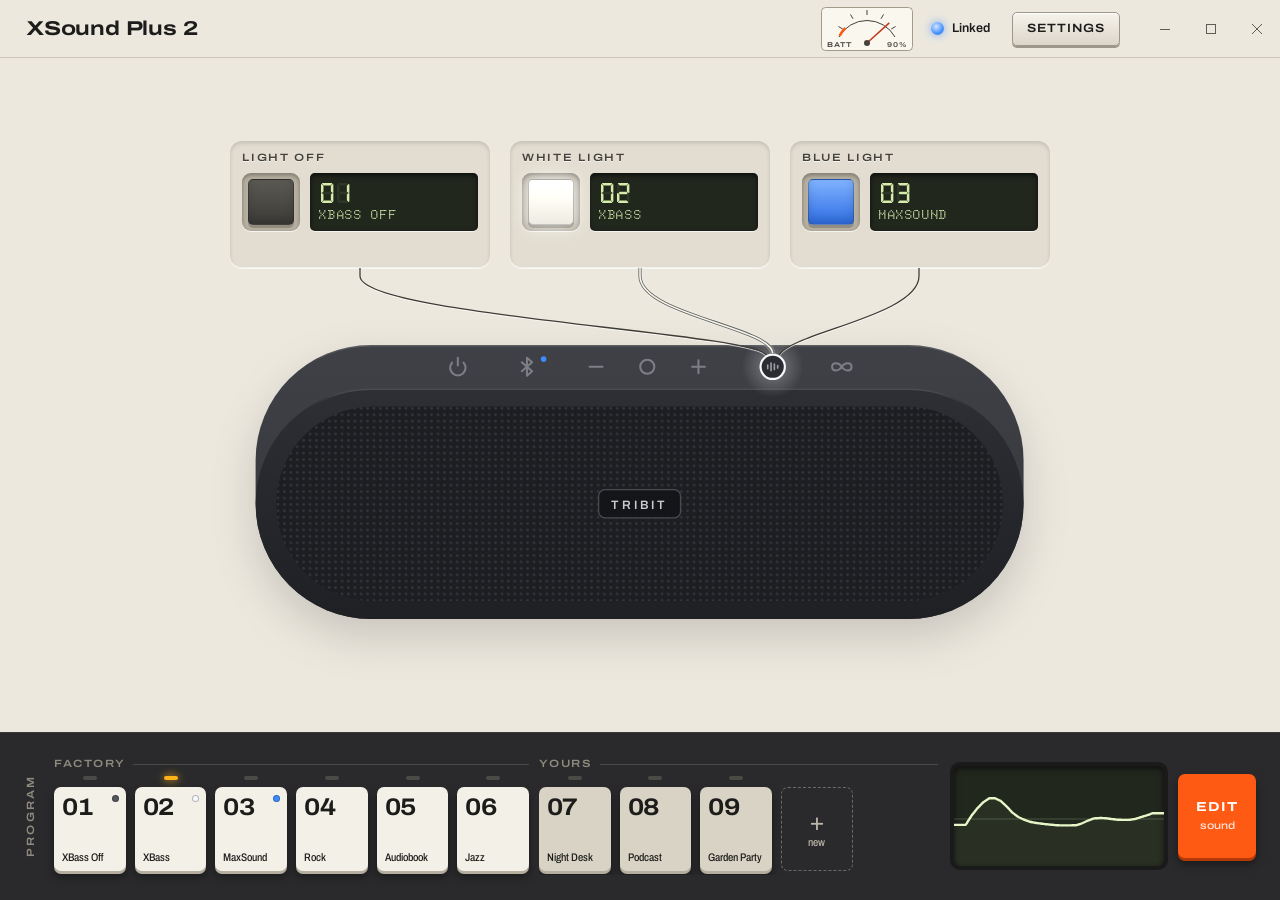
==== app/index.html @ b12dc4e0 "Add Sound Lab companion app, custom EQ and custom button lights - Sound Lab: a WebView2 companion wi" ====
<!doctype html>
<html lang="en">
<head>
<meta charset="utf-8">
<meta name="viewport" content="width=device-width, initial-scale=1">
<title>Tribit Connect</title>
<script src="js/theme.js"></script>
<link rel="stylesheet" href="styles/app.css">
</head>
<body>
<div class="app" id="app">
  <header class="top">
    <div class="plate-name"><span class="model">XSound Plus 2</span></div>
    <div class="mini-speaker" id="mini" aria-hidden="true"></div>
    <div class="instruments" id="instruments"></div>
    <button class="mech" id="deviceBtn" aria-expanded="false">Settings</button>
    <div class="winctl"><button data-win="minimize" aria-label="Minimize"><svg width="10" height="10"><path d="M0 5.5h10" stroke="currentColor"/></svg></button><button data-win="maximize" aria-label="Maximize"><svg width="10" height="10"><rect x=".5" y=".5" width="9" height="9" fill="none" stroke="currentColor"/></svg></button><button data-win="close" class="close" aria-label="Close"><svg width="10" height="10"><path d="M0 0l10 10M10 0L0 10" stroke="currentColor"/></svg></button></div>
  </header>

  <section class="stage" id="stage">
    <div class="rig" id="rig">
      <div class="units" id="units" role="group" aria-label="EQ button lights"></div>
      <div class="spkwrap"><div class="spk" id="spk"></div><div class="offline-card" id="offline" role="status" hidden></div></div>
      <svg class="conduits" id="conduits" aria-hidden="true"></svg>
    </div>
  </section>

  <section class="surface" id="surface">
    <div class="namebar">
      <input id="pname" aria-label="Profile name" maxlength="32">
      <div class="annunciators" id="ann" role="status"></div>
    </div>
    <div class="fplate" id="fplate">
      <div class="lcdcell"><div class="display" id="display"><svg id="dplot" aria-label="Equalizer curve" role="img"></svg></div></div>
      <div class="scale left" id="scaleL" aria-hidden="true"></div>
      <div class="channels" id="channels"></div>
      <div class="scale right" id="scaleR" aria-hidden="true"></div>
      <div class="groups" aria-hidden="true"><span style="--c:var(--low)">Low</span><span style="--c:var(--mid)">Mid</span><span style="--c:var(--high)">High</span></div>
      <div class="transport" id="transport"></div>
    </div>
  </section>

  <footer class="bank" id="bank">
    <span class="legend">PROGRAM</span>
    <div class="keys" id="keys"></div>
    <div class="lcdwrap"><div class="lcd" id="lcd"><span class="lstate" id="lstate"></span><svg id="lplot" aria-hidden="true"></svg></div>
      <button class="bigkey" id="editKey"></button></div>
  </footer>
</div>
<div class="sheet" id="sheet" hidden role="dialog" aria-label="Settings"></div>
<script src="js/model.js"></script>
<script src="js/mock-backend.js"></script>
<script src="js/bridge.js"></script>
<script src="js/store.js"></script>
<script src="js/speaker.js"></script>
<script src="js/app.js"></script>
</body>
</html>
---- app/styles/app.css ----
/* Tribit Connect · Sound Lab
   An ivory instrument with one dark panel. The drawn speaker sits under three assignment
   modules, one per light of its EQ button, wired to the button by engraved conduits. The
   program bank is the only charcoal surface; EDIT unfolds its display into a fader plate.
   Instrument details (needle meter, segment readouts, engraving, lamp keys) are used where
   they carry information, not as decoration.
   Colour has jobs: orange = act / attention, amber = playing / draft, blue · green · red = bands. */

@font-face{font-family:Archivo;src:url(../fonts/archivo-latin-wdth-normal.woff2) format("woff2");font-weight:100 900;font-stretch:62% 125%}
@font-face{font-family:Doto;src:url(../fonts/doto-latin-800-normal.woff2) format("woff2");font-weight:800}
@font-face{font-family:Seg;src:url(../fonts/DSEG7Classic-Bold.woff2) format("woff2")}

:root{
  --ivory:#ece8de;--well:#e2ddd0;--alu:#dedacf;--paper:#faf7ee;--ink:#1c1c1a;--ink-2:#5f5c55;--ink-3:#9a958a;--rule:#cbc5b8;
  --engrave:#45423b;--panel:#2a2a2c;--key:#f3f0e8;--key-user:#d9d3c5;--key-edge:#b5ae9f;--key-ink:#1c1c1a;
  --orange:#ff5a14;--orange-edge:#b33a06;--amber:#ffb21a;--lcd:#22271e;--lcd-ink:#d5ecab;--lcd-dim:#58654a;--lcd-ghost:#2f3828;
  --low:#2f6fe4;--mid:#2f9e5b;--high:#e4572e;--white-light:#f7f8fb;--blue-light:#3d8bff;
  /* relief: --lip is the lit lower edge of anything cut into the panel, --tlip the same for legends */
  --lip:#ffffffb0;--tlip:#ffffffb0;--plate-hi:#ffffffd0;--plate-edge:#b8b1a1;--groove:#3f3c35;
  --mech-a:#f6f3ec;--mech-b:#dcd6c9;--mech-edge:#9d968a;--mech-hi:#fff;
  --bezel:#b7b0a1;--led-off:#8d877a;--led-ok:#c9c2b2;--win-off:#bdb6a6;--sw-off:#bdb7aa;--meter-edge:#a39b8a;
  --rule-line:#00000014;--rule-major:#0000003a;--hot:#ffffff59;--hover:#0000000f;--sheet-edge:var(--ink);--divider:#0000002a;
  --tex:none;
  --ease:cubic-bezier(.2,.75,.2,1);
  --fh:clamp(96px,calc((100vh - 452px) * .55),240px);   /* fader travel: about half the free height */
  color-scheme:light;
}
/* Dark: the same instrument in graphite. Keys, lamps, LCDs and band colours keep their jobs. */
:root[data-theme=dark]{
  --ivory:#22221f;--well:#1a1a18;--alu:#2b2b28;--paper:#2f2e2a;--ink:#ece8de;--ink-2:#aaa498;--ink-3:#716c62;--rule:#3d3b36;
  --engrave:#c4beb0;--panel:#131313;--key:#d6d1c5;--key-user:#b1ab9c;--key-edge:#77726a;
  --lip:#ffffff12;--tlip:#000a;--plate-hi:#ffffff14;--plate-edge:#0d0d0c;--groove:#0b0b0a;
  --mech-a:#3b3a36;--mech-b:#2d2c29;--mech-edge:#121211;--mech-hi:#ffffff1c;
  --bezel:#121211;--led-off:#4a4741;--led-ok:#5e5a51;--win-off:#3e3c37;--sw-off:#46443e;--meter-edge:#55524a;
  --rule-line:#ffffff0c;--rule-major:#ffffff22;--hot:#ffffff0c;--hover:#ffffff14;--sheet-edge:#58554d;--divider:#0008;
  --tex:none;
  color-scheme:dark;
}
*{box-sizing:border-box;margin:0}
[hidden]{display:none!important}
html,body{height:100%;background:var(--ivory);color:var(--ink);font:14px/1.35 Archivo,system-ui,sans-serif;font-stretch:100%;overflow:hidden}
button{font:inherit;color:inherit;background:none;border:0;cursor:pointer}
button:disabled{cursor:not-allowed}
button:focus-visible,[tabindex]:focus-visible,input:focus-visible{outline:2px solid var(--orange);outline-offset:3px}
.app{height:100vh;min-width:960px;min-height:620px;display:grid;grid-template-columns:minmax(0,1fr);grid-template-rows:58px minmax(0,1fr) 168px}

/* engraved legends: dark fill with a light lower edge, as if cut into the panel */
.engr{font-weight:600;font-stretch:120%;font-size:10.5px;letter-spacing:.16em;text-transform:uppercase;color:var(--engrave);text-shadow:0 1px 0 var(--tlip)}

/* mechanical push-buttons */
.mech{height:34px;padding:0 14px;border-radius:5px;background:linear-gradient(var(--mech-a),var(--mech-b));border:1px solid var(--mech-edge);box-shadow:0 2px 0 var(--mech-edge),inset 0 1px 0 var(--mech-hi);font-weight:600;font-stretch:115%;font-size:12px;letter-spacing:.08em;text-transform:uppercase;transition:transform .07s,box-shadow .07s}
.mech:active:not(:disabled),.mech.down{transform:translateY(2px);box-shadow:0 0 0 var(--mech-edge),inset 0 1px 0 var(--mech-hi)}
.mech:disabled{opacity:.45}
.mech[aria-expanded=true]{background:linear-gradient(var(--mech-b),var(--ivory));transform:translateY(2px);box-shadow:inset 0 1px 3px #0003}

/* ── title bar: a nameplate that is also the window's frame ─────────────────── */
.top{display:flex;align-items:center;gap:22px;padding-left:26px;border-bottom:1px solid var(--rule);box-shadow:0 1px 0 var(--lip);app-region:drag;-webkit-app-region:drag;min-width:0}
.top button{app-region:no-drag;-webkit-app-region:no-drag}
.plate-name{display:flex;align-items:baseline;gap:12px;white-space:nowrap}
.plate-name .model{font-weight:700;font-stretch:125%;font-size:20px;letter-spacing:-.01em}
.plate-name{margin-right:auto}   /* the right-hand group stays put when the mini speaker appears */
.instruments{display:flex;align-items:center;gap:18px}
.meter{display:block}
.meter .face{fill:var(--paper);stroke:var(--meter-edge)}
.meter .scale-arc{fill:none;stroke:var(--engrave);stroke-width:1}
.meter .low-arc{fill:none;stroke:var(--orange);stroke-width:2.5}
.meter .needle{stroke:#c23b22;stroke-width:1.6;transition:transform .8s var(--ease);transform-origin:46px 36px}
.meter text{font:600 7px Archivo;font-stretch:120%;letter-spacing:.12em;fill:var(--engrave)}
.linkind{display:flex;align-items:center;gap:8px;font-size:12.5px;font-weight:600;white-space:nowrap}
.bulb{width:13px;height:13px;border-radius:50%;background:var(--led-off);box-shadow:inset 0 2px 3px #0005,0 1px 0 var(--lip);flex:none;transition:background .3s,box-shadow .3s}
.bulb.on{background:radial-gradient(circle at 40% 35%,#cfe6ff,var(--blue-light) 65%);box-shadow:0 0 8px #3d8bffaa}
.bulb.busy{background:var(--amber);animation:blink 1s steps(2) infinite}
.bulb.err{background:var(--orange)}
@keyframes blink{50%{opacity:.25}}
.mini-speaker{width:96px;display:none;view-transition-name:speaker}
.app.editing .mini-speaker{display:block}
.winctl{display:flex;align-self:stretch}
.winctl button{width:46px;display:grid;place-items:center;color:var(--ink-2)}
.winctl button:hover{background:var(--hover);color:var(--ink)}.winctl .close:hover{background:#c42b1c;color:#fff}

/* ── listening: three assignment modules wired to the speaker's EQ button ───── */
.stage{position:relative;display:grid;place-items:center;overflow:hidden;background:var(--tex),var(--ivory);padding:14px 24px 34px}
.app.editing .stage{display:none}
.rig{position:relative;width:min(1000px,64vw,calc((100vh - 360px) * 2.3));min-width:620px}
.spkwrap{position:relative}
.spk .speaker{width:100%;display:block;view-transition-name:speaker;filter:drop-shadow(0 18px 22px #00000026)}
:root[data-theme=dark] .spk .speaker{filter:drop-shadow(0 18px 26px #000b)}
.spk-halo{transition:opacity .5s ease}.spk-ring{transition:stroke .5s ease}.spk-led{transition:fill .5s}
.spk-led.connecting{animation:blink 1s steps(2) infinite}
.units{display:grid;grid-template-columns:repeat(3,minmax(0,1fr));gap:clamp(10px,1.6vw,20px);margin-bottom:clamp(30px,6vh,58px)}
.conduits{position:absolute;inset:0;pointer-events:none;overflow:visible}
.conduits .cut{fill:none;stroke:var(--groove);stroke-width:1.3}
.conduits .cut.live{stroke-width:3.2}
.conduits .lip{fill:none;stroke:var(--lip);stroke-width:1.3;transform:translateY(1px)}
.conduits .core{fill:none;stroke-width:1.6}
.conduits .wire{opacity:0;transition:opacity .45s ease}.conduits .wire.on{opacity:1}
.conduits .glow{fill:none;stroke-width:6;opacity:.2}
.unit{position:relative;background:var(--well);border-radius:12px;padding:10px 12px 9px;min-width:0;
  box-shadow:inset 0 2px 4px #00000024,inset 0 -1px 0 var(--lip),0 1px 0 var(--lip)}
.unit .head{display:flex;justify-content:space-between;align-items:baseline;margin-bottom:8px;gap:8px}
.unit .body{display:flex;gap:10px;align-items:stretch}
/* the lamp key: a recessed bezel holding a lit face in the light's colour */
.lampkey{flex:none;width:58px;height:58px;border-radius:9px;background:var(--bezel);padding:6px;box-shadow:inset 0 2px 4px #0005,0 1px 0 var(--lip);position:relative}
.lampkey .face{display:block;width:100%;height:100%;border-radius:5px;border:1px solid #0004;box-shadow:0 3px 0 #0003,inset 0 -5px 10px #0002;transition:transform .07s,box-shadow .45s ease,filter .45s ease}
.lampkey[data-light="0"] .face{background:linear-gradient(#5b5953,#3d3c38)}
.lampkey[data-light="1"] .face{background:linear-gradient(#fffef8,#e2e0d7)}
.lampkey[data-light="2"] .face{background:linear-gradient(#7fb2ff,#2f6fe4)}
.lampkey:active .face{transform:translateY(2px);box-shadow:0 1px 0 #0003,inset 0 -5px 10px #0002}
.unit.lit .lampkey[data-light="1"] .face{box-shadow:0 3px 0 #0003,0 0 16px 3px #ffffffcc;filter:brightness(1.05)}
.unit.lit .lampkey[data-light="2"] .face{box-shadow:0 3px 0 #0003,0 0 16px 3px #3d8bffaa;filter:brightness(1.12)}
.unit.lit .lampkey[data-light="0"] .face{box-shadow:0 3px 0 #0003,0 0 16px 3px #c4c7d070;filter:brightness(1.3)}
.unit.armed .lampkey{animation:armed .9s steps(2) infinite}
@keyframes armed{50%{box-shadow:inset 0 2px 4px #0005,0 0 0 3px var(--orange)}}
.readout{flex:1;min-width:0;background:var(--lcd);border-radius:5px;padding:6px 9px 5px;box-shadow:inset 0 2px 5px #000a,0 1px 0 var(--lip);color:var(--lcd-ink);display:flex;flex-direction:column;justify-content:center;gap:5px;cursor:pointer;text-align:left}
.readout .num{font:20px/1 Seg;position:relative;display:inline-block}
.readout .num::before{content:"88";position:absolute;inset:0;color:var(--lcd-ghost)}
.readout .num span{position:relative}
.readout .nm{font:800 13px/1 Doto;letter-spacing:.05em;text-transform:uppercase;white-space:nowrap;overflow:hidden;text-overflow:ellipsis;max-width:100%}
.unit .foot{display:flex;align-items:center;gap:7px;margin-top:8px;min-height:20px}
.unit .foot .engr{letter-spacing:.1em;font-size:10px;white-space:nowrap;overflow:hidden;text-overflow:ellipsis}
.led{width:7px;height:7px;border-radius:50%;transition:background .35s,box-shadow .35s;background:var(--led-off);box-shadow:inset 0 1px 2px #0005;flex:none}
.led.amber{background:var(--amber);box-shadow:0 0 6px var(--amber)}
.led.orange{background:var(--orange);box-shadow:0 0 6px var(--orange)}
.led.blink{animation:blink .8s steps(2) infinite}
.led.ok{background:var(--led-ok);box-shadow:inset 0 1px 2px #0003}
.foot .mech{height:22px;padding:0 8px;font-size:10px;margin-left:auto;flex:none}
.unit.drop{box-shadow:inset 0 2px 4px #00000024,0 0 0 2px var(--orange)}

/* ── the program bank: the one dark instrument panel ────────────────────────── */
.bank{background:var(--panel);color:#d9d5cb;display:flex;align-items:center;gap:16px;padding:0 24px;box-shadow:inset 0 1px 0 #ffffff12;min-width:0}
.bank .legend{writing-mode:vertical-rl;transform:rotate(180deg);font-size:10.5px;font-weight:600;letter-spacing:.2em;color:#8f8a7f;font-stretch:120%;flex:none}
.keys{display:flex;gap:10px;align-items:flex-end;min-width:0;flex:1}
.group{display:flex;flex-direction:column;gap:7px;min-width:0}
.group.factory{flex:none}.group.user{flex:1}
.group-label{font-size:10.5px;letter-spacing:.14em;font-weight:600;color:#8f8a7f;font-stretch:120%;display:flex;align-items:center;gap:8px}
.group-label::after{content:"";flex:1;height:1px;background:#4a4945}
.row{display:flex;gap:clamp(6px,.7vw,9px);padding:12px 0 4px;margin-top:-4px}
/* A full YOURS row shows whole keys only, between two page keys. A page key folds away at its end
   of the row, so the keys start under the YOURS label, and slides back when there is more that way. */
.userwrap{display:flex;align-items:flex-end;gap:clamp(6px,.7vw,9px);min-width:0}
.userrow{overflow-x:auto;scrollbar-width:none;overscroll-behavior-x:contain;scroll-snap-type:x mandatory;flex:1 1 auto;min-width:0}
.userrow .pkey{scroll-snap-align:start}
.userrow.sorting{scroll-snap-type:none}   /* moving keys mid-drag must not make the row re-snap to them */
.pager{display:none;flex:none;width:30px;padding:0;height:84px;margin-bottom:4px;border-radius:7px;background:#3c3c3f;color:#d9d5cb;place-items:center;
  box-shadow:0 3px 0 #1c1c1d,0 6px 10px #0006;overflow:hidden;transition:width .3s var(--ease),margin .3s var(--ease),opacity .2s,transform .08s var(--ease),box-shadow .08s,background .15s}
.userwrap.paged .pager{display:grid}
/* the YOURS label starts over the first key, sliding with it as the left page key opens */
.group.user .group-label{transition:padding-left .3s var(--ease)}.group.user.shifted .group-label{padding-left:calc(30px + clamp(6px,.7vw,9px))}.userwrap.paged .userrow{flex:none}
.pager:hover{background:#48484b}.pager:active{transform:translateY(3px);box-shadow:0 0 0 #1c1c1d,0 2px 4px #0006}
.pager.off{width:0;opacity:0;pointer-events:none}
.pager.prev.off{margin-right:calc(-1 * clamp(6px,.7vw,9px))}.pager.next.off{margin-left:calc(-1 * clamp(6px,.7vw,9px))}
.pkey{width:clamp(62px,5.6vw,80px);height:84px;border-radius:7px;background:var(--key);color:var(--key-ink);display:flex;flex-direction:column;justify-content:space-between;align-items:flex-start;padding:8px 8px 7px;position:relative;
  box-shadow:0 3px 0 var(--key-edge),0 6px 10px #0006;transition:transform .08s var(--ease),box-shadow .08s;flex:none}
.pkey.user{background:var(--key-user)}
.pkey.lifted{opacity:.35;outline:1.5px dashed var(--key-edge);outline-offset:-1.5px}   /* the gap a dragged key leaves */
.pkey .n{font:700 24px/1 Archivo;font-stretch:112%;letter-spacing:-.02em}
.pkey .t{font-size:11px;font-weight:500;font-stretch:82%;line-height:1.15;text-align:left;max-width:100%;overflow:hidden;display:-webkit-box;-webkit-line-clamp:2;-webkit-box-orient:vertical}
.pkey:active,.pkey.down{transform:translateY(3px);box-shadow:0 0 0 var(--key-edge),0 2px 4px #0006}
.pkey .led{position:absolute;top:-11px;left:50%;width:14px;height:4px;margin-left:-7px;border-radius:2px;background:#4b4a46;box-shadow:none;transition:background .25s,box-shadow .25s}
.pkey.playing .led{background:var(--amber);box-shadow:0 0 8px var(--amber)}
.pkey.busy .led{background:var(--amber);animation:blink .5s steps(2) infinite}
.pkey.editing{box-shadow:0 3px 0 var(--key-edge),0 6px 10px #0006,inset 0 0 0 2px var(--orange)}
.pkey.editing:active,.pkey.editing.down{box-shadow:0 0 0 var(--key-edge),inset 0 0 0 2px var(--orange)}
/* an unsaved draft: a small amber lamp after the number */
.pkey .dm{display:inline-block;width:7px;height:7px;border-radius:50%;background:var(--amber);box-shadow:0 0 6px var(--amber);margin-left:5px;vertical-align:4px}
.pkey .dot{position:absolute;right:7px;top:8px;display:flex;gap:3px}
.pkey .dot i{width:7px;height:7px;border-radius:50%;border:1px solid #0004}
.pkey .dot i.l0{background:#55565c}.pkey .dot i.l1{background:var(--white-light)}.pkey .dot i.l2{background:var(--blue-light)}
.pkey.add{background:transparent;border:1.5px dashed #6d6a63;box-shadow:none;color:#bdb7aa;align-items:center;justify-content:center;gap:2px}
.pkey.add .n{font-weight:400}
.bank.choosing .pkey:not(.add){animation:offer 1.2s ease-in-out infinite}
@keyframes offer{50%{box-shadow:0 3px 0 var(--key-edge),0 0 0 3px var(--orange)}}
.lcdwrap{display:flex;align-items:center;gap:14px;flex:none}
.lcd{width:210px;height:100px;background:var(--lcd);border-radius:6px;box-shadow:inset 0 2px 6px #000a,0 0 0 4px #1a1a1b;position:relative;overflow:hidden;view-transition-name:lcd;color:var(--lcd-ink)}
.lcd .lstate{position:absolute;right:10px;top:8px;font:800 10px Doto;color:var(--lcd-dim)}
.lcd svg{position:absolute;inset:0;width:100%;height:100%}
.app.editing .lcd{display:none}   /* YOURS takes the room while the display is on the plate */
@media (max-width:1180px){.lcd{display:none}}
.bigkey{width:78px;height:84px;border-radius:7px;background:var(--orange);color:#fff;font-weight:700;font-stretch:120%;letter-spacing:.06em;font-size:13px;box-shadow:0 3px 0 var(--orange-edge),0 6px 10px #0006;transition:transform .08s;flex:none}
.bigkey:active{transform:translateY(3px);box-shadow:0 0 0 var(--orange-edge)}
.bigkey small{display:block;font-weight:500;letter-spacing:0;font-size:10.5px;opacity:.85;margin-top:3px}

/* ── editing: one manufactured plate — display, gain scale, faders, transport ─ */
.surface{display:none;grid-template-rows:auto minmax(0,1fr);grid-template-columns:minmax(0,1480px);justify-content:center;gap:12px;padding:14px 24px 16px;min-height:0;background:var(--tex),var(--ivory)}
.app.editing .surface{display:grid}
.namebar{display:flex;align-items:center;gap:18px;min-width:0}
.namebar input{font:700 26px Archivo;font-stretch:118%;letter-spacing:-.01em;border:0;background:none;color:var(--ink);border-bottom:2px solid transparent;padding:0 2px;min-width:0;flex:1 1 auto;max-width:520px}
.namebar input:hover:not([readonly]){border-bottom-color:var(--rule)}.namebar input[readonly]{pointer-events:none}.namebar input:focus{outline:0;border-bottom-color:var(--orange)}
.annunciators{display:flex;align-items:center;gap:14px;margin-left:auto;flex:none}
.ann{display:flex;align-items:center;gap:7px}
.ann .win{width:16px;height:11px;border-radius:2px;background:var(--win-off);box-shadow:inset 0 1px 2px #0005;transition:background .2s,box-shadow .2s}
.ann.on.amber .win{background:var(--amber);box-shadow:0 0 8px var(--amber)}
.ann.on.orange .win{background:var(--orange);box-shadow:0 0 8px var(--orange)}
.ann.on.white .win{background:#fffef6;box-shadow:0 0 6px #fff,inset 0 0 0 1px #0002}
.ann.on .engr{color:var(--ink)}

.fplate{--chan:repeat(9,minmax(0,1fr));display:grid;grid-template-columns:40px var(--chan) 10px minmax(150px,176px);grid-template-rows:minmax(70px,1fr) auto auto;
  min-height:0;align-self:center;height:100%;max-height:calc(34vh + var(--fh) + 150px);padding:14px 16px 12px;border-radius:14px;background:var(--tex),var(--alu);
  box-shadow:inset 0 1px 0 var(--plate-hi),0 0 0 1px var(--plate-edge)}
.lcdcell{grid-column:2/11;grid-row:1;min-height:0;padding:5px;border-radius:9px;background:#2d2c2a;box-shadow:inset 0 1px 0 #ffffff1a,0 1px 0 var(--lip)}
.display{position:relative;height:100%;background:var(--lcd);border-radius:5px;box-shadow:inset 0 2px 8px #000c;view-transition-name:lcd;color:var(--lcd-ink);touch-action:none;overflow:hidden}
.display svg{position:absolute;inset:0;width:100%;height:100%}
.display.editable{cursor:ns-resize}
.grid line{stroke:#d5ecab;stroke-opacity:.07;stroke-width:1}.grid line.zero{stroke-opacity:.22}.grid text{fill:var(--lcd-dim);font:800 9px Doto}
.col-hot{fill:#d5ecab10;transition:x .15s var(--ease)}
.curve{fill:none;stroke:#e6f6c6;stroke-width:2.4;stroke-linejoin:round}
.curve-fill{fill:#d5ecab0a;transition:opacity .3s}
.bars rect{fill:var(--lcd-ink);opacity:.12}
.ghost{fill:none;stroke:var(--amber);stroke-width:1.3;stroke-dasharray:3 4;opacity:.85}
.mark{fill:var(--lcd);stroke:var(--lcd-ink);stroke-width:1.5}
.nib{fill:var(--lcd-ink);opacity:0}
/* gain scale and channels share one geometry: value window, then the fader travel */
.scale,.channels{grid-row:2;position:relative;padding-top:12px}
.scale.left{grid-column:1}.scale.right{display:none}
.channels{grid-column:2/11;display:grid;grid-template-columns:var(--chan)}
.scale .travel,.rules{position:absolute;left:0;right:0;top:calc(12px + 34px + 13px);height:var(--fh)}
.scale span{position:absolute;transform:translateY(-50%);font:600 10px Archivo;font-stretch:110%;color:var(--engrave);text-shadow:0 1px 0 var(--tlip)}
.scale.left span{right:6px}.scale.right span{left:6px}
.scale span.minor{color:var(--ink-3);font-weight:500;font-size:9px}
.rules i{position:absolute;left:0;right:0;height:1px;background:var(--rule-line);box-shadow:0 1px 0 var(--lip)}
.rules i.major{background:var(--rule-major)}.rules i.zero{background:var(--engrave);height:1.5px}
/* the whole channel takes the pointer, not just the 46px fader: a press anywhere in the column sets that band */
.chan{position:relative;display:flex;flex-direction:column;align-items:center;min-width:0}
.channels:not(.locked) .chan{cursor:ns-resize}
.fplate{-webkit-user-select:none;user-select:none}
.chan::before{content:"";position:absolute;inset:-7px 3px 0;border-radius:6px;background:#ffffff00;transition:background .15s}
.chan.hot::before{background:var(--hot)}
.chan .val{position:relative;height:24px;min-width:42px;padding:0 6px;display:flex;align-items:center;justify-content:flex-end;line-height:1;margin-bottom:10px;border-radius:3px;background:var(--lcd);box-shadow:inset 0 1px 3px #000a,0 1px 0 var(--lip);color:var(--lcd-ink);font:13px Seg;text-align:right}
.chan .val i{font:700 12px/1 Archivo;font-style:normal;margin-right:3px}
.slot{position:relative;width:46px;height:calc(var(--fh) + 26px);cursor:ns-resize;touch-action:none}
.slot::before{content:"";position:absolute;left:50%;top:13px;bottom:13px;width:6px;margin-left:-3px;background:#2c2b29;border-radius:3px;box-shadow:inset 0 1px 2px #000,0 1px 0 var(--lip)}
.cap{position:absolute;left:3px;width:40px;height:26px;border-radius:5px;background:var(--c);box-shadow:0 3px 0 #0003,0 4px 8px #0004,inset 0 1px 0 #ffffff55;transition:top .45s var(--ease)}
.cap::after{content:"";position:absolute;left:6px;right:6px;top:50%;height:2px;margin-top:-1px;background:#ffffffd0;border-radius:1px}
.slot.drag .cap{transition:none}
.slot.locked{cursor:default}.slot.locked .cap{background:color-mix(in srgb,var(--c) 35%,#bdb7aa)}
.chan .hz{position:relative;margin-top:7px;font:700 12px Archivo;font-stretch:110%;color:var(--engrave);text-shadow:0 1px 0 var(--tlip)}
.groups{grid-column:2/11;grid-row:3;display:grid;grid-template-columns:repeat(3,1fr);gap:0 10px;padding:6px 6px 0}
.groups span{border-top:2px solid var(--c);padding-top:4px;text-align:center;font-weight:600;font-stretch:120%;font-size:10px;letter-spacing:.16em;text-transform:uppercase;color:var(--engrave);text-shadow:0 1px 0 var(--tlip)}
.transport{grid-column:12;grid-row:1/4;display:flex;flex-direction:column;gap:8px;margin-left:16px;padding-left:16px;border-left:1px solid var(--divider);box-shadow:-1px 0 0 var(--lip);min-height:0}
.transport .mech{white-space:nowrap;overflow:hidden;text-overflow:ellipsis;letter-spacing:.04em;width:100%;height:clamp(30px,calc((100vh - 360px) / 10),40px);display:flex;align-items:center;justify-content:space-between;text-align:left;flex:none}
.transport .mech.go{background:linear-gradient(#ff7a3a,var(--orange));color:#fff;border-color:var(--orange-edge);box-shadow:0 2px 0 var(--orange-edge),inset 0 1px 0 #ffffff60}
.transport .mech.state{background:linear-gradient(var(--ivory),var(--well));color:var(--ink);opacity:1;cursor:default;box-shadow:inset 0 1px 3px #0002;transform:translateY(2px)}
.transport .mech.state .lamp{background:var(--amber);box-shadow:0 0 8px var(--amber)}
.transport .mech .lamp{width:12px;height:8px;border-radius:2px;background:var(--win-off);box-shadow:inset 0 1px 2px #0005}
.transport .mech[aria-pressed=true] .lamp{background:var(--orange);box-shadow:0 0 8px var(--orange)}
.transport .sep{flex:1;min-height:4px}
.transport .note{font-size:11.5px;color:var(--ink-2);line-height:1.35}

/* ── device sheet ───────────────────────────────────────────────────────────── */
.sheet{position:fixed;right:24px;top:66px;width:368px;max-height:calc(100vh - 90px);overflow:auto;scrollbar-width:thin;scrollbar-color:var(--rule) transparent;background:var(--paper);border:1px solid var(--sheet-edge);border-radius:10px;padding:16px 18px 14px;z-index:9;box-shadow:0 20px 50px #0003;animation:drop .3s var(--ease)}
@keyframes drop{from{opacity:0;transform:translateY(-8px)}}
.sheet section{padding:14px 0 12px;border-top:1px solid var(--rule)}.sheet section:first-child{border-top:0;padding-top:2px}
.sheet h4{margin:0 0 10px}
.dv-label{font-size:12.5px;font-weight:600;color:var(--ink);margin:2px 0 8px;display:flex;align-items:baseline;gap:8px}.dv-label small{font-weight:400;color:var(--ink-3);font-size:11.5px}
/* every control in the sheet is the same key as the rest of the app: 1px edge, 2px drop, 5px corners */
.chip,.wtile,.pk,.dv-seg{border:1px solid var(--mech-edge);border-radius:5px;background:linear-gradient(var(--mech-a),var(--mech-b));box-shadow:0 2px 0 var(--mech-edge),inset 0 1px 0 var(--mech-hi)}
.chip,.pk{display:inline-flex;align-items:center;gap:8px;height:30px;padding:0 11px;font-size:12px;font-weight:500;transition:transform .07s,box-shadow .07s}
.chip::before,.pk::before{content:"";flex:none;width:6px;height:6px;border-radius:50%;background:var(--win-off);box-shadow:inset 0 1px 1px #0004;transition:background .25s,box-shadow .25s}
.chip[aria-pressed=true]::before,.pk[aria-pressed=true]::before{background:var(--orange);box-shadow:0 0 6px var(--orange)}
.chip:active:not(:disabled),.pk:active,.wtile:active{transform:translateY(2px);box-shadow:0 0 0 var(--mech-edge),inset 0 1px 0 var(--mech-hi)}
.chip:disabled{opacity:.45}
.dv-chips{display:flex;flex-wrap:wrap;gap:6px;margin-bottom:4px}
.dv-sw{width:100%;display:flex;justify-content:space-between;align-items:center;padding:10px 0 2px;text-align:left;gap:14px}
.dv-sw b{display:block;font-weight:600;font-size:13px}.dv-sw small{display:block;font-size:11.5px;color:var(--ink-2);margin-top:1px}
.dv-sw:disabled{opacity:.45}
.dv-sw i{width:36px;height:20px;border-radius:5px;background:var(--sw-off);position:relative;flex:none;border:1px solid var(--mech-edge);box-shadow:inset 0 1px 2px #0004;transition:background .25s ease}
.dv-sw i::after{content:"";position:absolute;left:2px;top:2px;width:14px;height:14px;border-radius:3px;background:var(--key);box-shadow:0 1px 2px #0005;transition:transform .25s var(--ease)}
.dv-sw[aria-checked=true] i{background:var(--orange)}.dv-sw[aria-checked=true] i::after{transform:translateX(16px)}
.dv-wgrid{display:grid;grid-template-columns:repeat(3,minmax(0,1fr));gap:6px 6px;padding-bottom:2px}
.wtile{position:relative;height:46px;padding:16px 9px 0;font-size:12px;font-weight:500;text-align:left;white-space:nowrap;overflow:hidden;text-overflow:ellipsis;transition:transform .07s,box-shadow .2s,border-color .2s}
.wtile small{position:absolute;left:9px;top:5px;font-size:9.5px;font-weight:600;letter-spacing:.08em;color:var(--ink-3)}
.wtile[aria-expanded=true]{border-color:var(--orange);box-shadow:0 2px 0 var(--orange-edge),inset 0 1px 0 var(--mech-hi)}
/* the picker slides open under the layout; the panel grows with it instead of jumping */
.dv-pick{display:grid;grid-template-rows:0fr;opacity:0;transition:grid-template-rows .3s var(--ease),opacity .25s ease}
.dv-pick.open{grid-template-rows:1fr;opacity:1}.dv-pick>div{min-height:0;overflow:hidden}
.dv-list{max-height:190px;overflow:auto;scrollbar-width:thin;scrollbar-color:var(--rule) transparent;display:grid;grid-template-columns:repeat(2,minmax(0,1fr));gap:6px;padding:10px 2px 8px}
.dv-list h5{grid-column:1/-1;margin:2px 0 -1px;font-size:10px;font-weight:600;font-stretch:120%;letter-spacing:.14em;text-transform:uppercase;color:var(--ink-3)}
.pk{min-width:0;justify-content:flex-start;text-align:left}.pk span{overflow:hidden;white-space:nowrap;text-overflow:ellipsis}
.dv-seg{display:grid;grid-template-columns:repeat(3,1fr);overflow:hidden}
.dv-seg button{height:30px;font-size:11.5px;font-weight:600;font-stretch:115%;letter-spacing:.08em;text-transform:uppercase;border-left:1px solid var(--mech-edge);transition:background .2s,color .2s}
.dv-seg button:first-child{border-left:0}
.dv-seg button[aria-pressed=true]{background:var(--well);box-shadow:inset 0 1px 3px #0004;color:var(--orange)}
.dv-row{display:flex;gap:8px;padding-top:12px;border-top:1px solid var(--rule)}.dv-row .mech{flex:1;height:30px;font-size:11px}
.dv-note{font-size:11.5px;color:var(--ink-3);margin-top:10px;line-height:1.45}
.dv-err{font-size:12.5px;color:var(--orange);margin:0 0 10px}

/* ── offline: everything that needs the speaker says so, and how to get it back ─ */
.offline-card{position:absolute;left:50%;top:56%;transform:translate(-50%,-50%);display:flex;flex-direction:column;align-items:center;gap:8px;padding:14px 22px;border-radius:10px;
  background:var(--tex),var(--paper);box-shadow:0 0 0 1px var(--rule),0 12px 30px #0003;text-align:center;width:min(430px,86%);z-index:2}
.offline-card .engr{display:flex;align-items:center;gap:8px;font-size:12px;color:var(--ink)}
.offline-card p{font-size:12.5px;color:var(--ink-2);line-height:1.4}
.offline-card .acts{display:flex;gap:8px;margin-top:2px}.offline-card .mech{white-space:nowrap}
.app.offline .spk .speaker,.app.offline .mini-speaker svg{filter:grayscale(1) brightness(.85);opacity:.5}
.app.offline .lampkey .face{filter:grayscale(.9) brightness(.7);box-shadow:0 1px 0 #0003}
.app.offline .lampkey,.app.offline .readout{cursor:not-allowed}
.app.offline .readout{color:var(--lcd-dim)}
.app.offline .conduits{opacity:.45}
.app.offline .meter{opacity:.5}
.app.offline:not(.editing) .pkey:not(.add){filter:saturate(.25) brightness(.6);box-shadow:0 1px 0 var(--key-edge)}
.app.offline .lcd .curve{stroke:var(--lcd-dim)}.app.offline .lcd .curve-fill{opacity:0}
.lcd .lstate.off{color:var(--orange)}

.toast{position:fixed;left:50%;bottom:184px;transform:translateX(-50%);background:var(--ink);color:var(--ivory);padding:9px 16px;border-radius:99px;font-size:13px;z-index:10;animation:drop .25s var(--ease);white-space:nowrap}
.toast button{color:var(--amber);font-weight:600;margin-left:12px}
.mock-strip{position:fixed;left:0;right:0;bottom:0;z-index:50;display:flex;gap:10px;align-items:center;padding:8px 12px;background:#000e;color:#aaa;font:11px Archivo}
.mock-strip button{border:1px solid #555;padding:3px 8px;border-radius:4px}.mock-strip button.on{background:var(--orange);color:#000}
.mock-strip input{vertical-align:middle;width:90px}

/* ── smaller windows: keep the composition, tighten the details ─────────────── */
@media (max-width:1180px){
  .meter{display:none}
  .fplate{grid-template-columns:30px var(--chan) 8px 150px}
  .transport{margin-left:10px;padding-left:10px}
  .chan .val{min-width:36px;padding:0 4px}
  .slot{width:40px}.cap{left:3px;width:34px}
  .pkey .t{font-size:10px;font-stretch:75%}
}
@media (max-height:760px){.scale span.minor{display:none}}
@media (max-height:700px){
  .app{grid-template-rows:52px minmax(0,1fr) 150px}
  .pkey,.bigkey,.pager{height:72px}.pkey .n{font-size:21px}
  .unit .foot{margin-top:6px}.lampkey{width:52px;height:52px}
}

/* ── motion: mode changes step back, then the new parts rise in, in reading order ─ */
@keyframes rise{from{opacity:0;transform:translateY(12px)}}
@keyframes fall{from{opacity:0;transform:translateY(-10px)}}
@keyframes fadein{from{opacity:0}}
.stage>*,.surface>*,.lcdwrap{transition:opacity .15s ease,transform .15s ease}
.app.leaving .stage>*,.app.leaving .surface>*{opacity:0;transform:translateY(6px) scale(.995)}
.app.leaving .lcd{opacity:0;transition:opacity .15s}
.app.arriving .rig .spkwrap{animation:rise .55s var(--ease) both}
.app.arriving .unit{animation:fall .45s var(--ease) both}
.app.arriving .unit:nth-child(2){animation-delay:.05s}.app.arriving .unit:nth-child(3){animation-delay:.1s}
.app.arriving .conduits{animation:fadein .5s .25s both}
.app.arriving .namebar{animation:rise .4s var(--ease) both}
.app.arriving .lcdcell{animation:rise .5s .03s var(--ease) both}
.app.arriving .chan{animation:rise .5s calc(var(--i,0) * 22ms + 60ms) var(--ease) both}
.app.arriving .scale,.app.arriving .groups{animation:fadein .5s .15s both}
.app.arriving .transport{animation:rise .5s .12s var(--ease) both}
.app.arriving .lcd,.app.arriving .mini-speaker{animation:fadein .45s both}
.offline-card:not([hidden]){animation:rise .35s var(--ease) both}
.sheet.closing{animation:none;opacity:0;transform:translateY(-6px);transition:opacity .16s,transform .16s}
.toast.out{opacity:0;transform:translate(-50%,6px);transition:opacity .2s,transform .2s}
:root.theming *,:root.theming *::before,:root.theming *::after{transition:background-color .4s,color .4s,border-color .4s,box-shadow .4s,fill .4s,stroke .4s!important}
@media (prefers-reduced-motion:reduce){*,*::before,*::after{animation:none!important;transition:none!important}}
@media (forced-colors:active){
  .pkey,.mech,.unit,.readout,.lcd,.display,.bigkey,.chan .val{border:1px solid CanvasText;forced-color-adjust:none;background:Canvas;color:CanvasText}
  .pkey.playing,.pkey.editing,.unit.lit{outline:3px solid Highlight;outline-offset:-3px}
  .curve{stroke:Highlight}.cap{background:ButtonText}
}
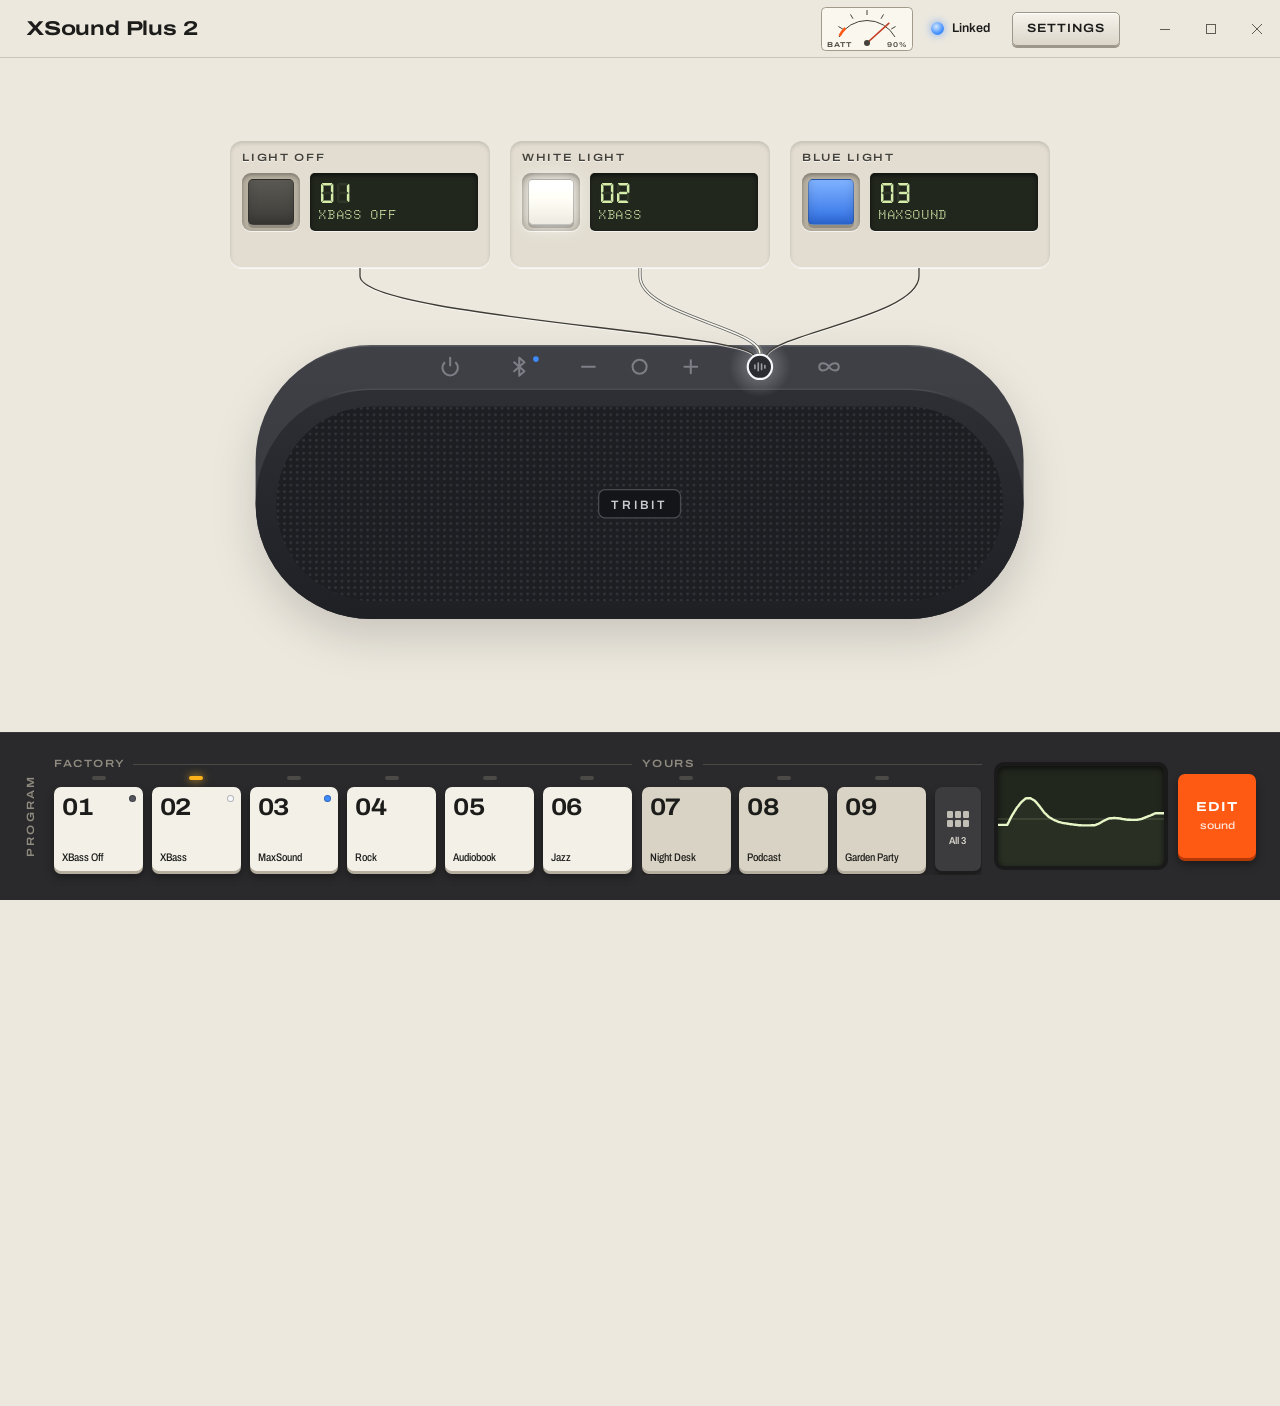
==== commit 83ea7102: "Add the library drawer, one-file installer and safe data folder - Library: a drawer of profile recor" ====
--- a/app/index.html
+++ b/app/index.html
@@ -8,6 +8,18 @@
 <link rel="stylesheet" href="styles/app.css">
 </head>
 <body>
+<svg width="0" height="0" style="position:absolute" aria-hidden="true"><defs>
+  <!-- A record for the library: shared by every sleeve. The label takes --disc-label (amber while playing). -->
+  <linearGradient id="minifill" x1="0" y1="0" x2="0" y2="1"><stop offset="0" stop-color="#d5ecab" stop-opacity=".22"/><stop offset="1" stop-color="#d5ecab" stop-opacity="0"/></linearGradient>
+  <symbol id="disc" viewBox="0 0 100 100">
+    <circle cx="50" cy="50" r="49.5" fill="#161617"/><circle cx="50" cy="50" r="48.8" fill="none" stroke="#ffffff38" stroke-width="1.2"/>
+    <g fill="none" stroke="#ffffff12" stroke-width=".7"><circle cx="50" cy="50" r="44"/><circle cx="50" cy="50" r="38.5"/><circle cx="50" cy="50" r="33"/><circle cx="50" cy="50" r="27.5"/></g>
+    <path d="M16 34A37 37 0 0 1 40 14" fill="none" stroke="#ffffff26" stroke-width="3.5" stroke-linecap="round"/>
+    <circle cx="50" cy="50" r="17" style="fill:var(--disc-label,#e6e0d1)"/>
+    <circle cx="50" cy="50" r="12" fill="none" stroke="#0000001f" stroke-width=".8"/>
+    <circle cx="50" cy="50" r="2.3" fill="#161617"/>
+  </symbol>
+</defs></svg>
 <div class="app" id="app">
   <header class="top">
     <div class="plate-name"><span class="model">XSound Plus 2</span></div>
@@ -40,14 +52,25 @@
     </div>
   </section>
 
+  <section class="library" id="library" aria-label="Your profiles" inert>
+    <button class="lib-tab" data-library aria-label="Close the library"><svg width="18" height="10" viewBox="0 0 18 10" aria-hidden="true"><path d="M2 2l7 6 7-6" fill="none" stroke="currentColor" stroke-width="2" stroke-linecap="round" stroke-linejoin="round"/></svg></button>
+    <div class="lib-head"><span class="engr">Yours</span><span class="count" id="libcount"></span><input id="libsearch" type="search" placeholder="Search" aria-label="Search profiles" autocomplete="off"></div>
+    <div class="lib-body" id="libbody">
+      <div class="crate front"><div class="crate-label"><span class="engr">On the bank</span></div><div class="crate-grid" id="libzone"></div></div>
+      <div class="crate back"><div class="crate-label"><span class="engr">Library</span></div><div class="crate-grid" id="librest"></div></div>
+      <p class="lib-empty" id="libempty" hidden>No profile matches.</p>
+    </div>
+  </section>
+
   <footer class="bank" id="bank">
     <span class="legend">PROGRAM</span>
     <div class="keys" id="keys"></div>
     <div class="lcdwrap"><div class="lcd" id="lcd"><span class="lstate" id="lstate"></span><svg id="lplot" aria-hidden="true"></svg></div>
-      <button class="bigkey" id="editKey"></button></div>
+      <button class="bigkey" id="editKey"><span class="ek edit">EDIT<small>sound</small></span><span class="ek done">DONE<small>listening</small></span></button></div>
   </footer>
 </div>
 <div class="sheet" id="sheet" hidden role="dialog" aria-label="Settings"></div>
+<div class="ctx" id="ctx" hidden role="menu" aria-label="Profile"></div>
 <script src="js/model.js"></script>
 <script src="js/mock-backend.js"></script>
 <script src="js/bridge.js"></script>
--- a/app/styles/app.css
+++ b/app/styles/app.css
@@ -72,8 +72,9 @@
 .bulb.busy{background:var(--amber);animation:blink 1s steps(2) infinite}
 .bulb.err{background:var(--orange)}
 @keyframes blink{50%{opacity:.25}}
-.mini-speaker{width:96px;display:none;view-transition-name:speaker}
-.app.editing .mini-speaker{display:block}
+.mini-speaker{width:0;opacity:0;overflow:hidden;flex:none;transition:width .3s var(--ease),opacity .25s ease}
+.mini-speaker svg{width:96px}
+.app.editing .mini-speaker{width:96px;opacity:1}
 .winctl{display:flex;align-self:stretch}
 .winctl button{width:46px;display:grid;place-items:center;color:var(--ink-2)}
 .winctl button:hover{background:var(--hover);color:var(--ink)}.winctl .close:hover{background:#c42b1c;color:#fff}
@@ -135,24 +136,16 @@
 .group-label{font-size:10.5px;letter-spacing:.14em;font-weight:600;color:#8f8a7f;font-stretch:120%;display:flex;align-items:center;gap:8px}
 .group-label::after{content:"";flex:1;height:1px;background:#4a4945}
 .row{display:flex;gap:clamp(6px,.7vw,9px);padding:12px 0 4px;margin-top:-4px}
-/* A full YOURS row shows whole keys only, between two page keys. A page key folds away at its end
-   of the row, so the keys start under the YOURS label, and slides back when there is more that way. */
-.userwrap{display:flex;align-items:flex-end;gap:clamp(6px,.7vw,9px);min-width:0}
-.userrow{overflow-x:auto;scrollbar-width:none;overscroll-behavior-x:contain;scroll-snap-type:x mandatory;flex:1 1 auto;min-width:0}
-.userrow .pkey{scroll-snap-align:start}
-.userrow.sorting{scroll-snap-type:none}   /* moving keys mid-drag must not make the row re-snap to them */
-.pager{display:none;flex:none;width:30px;padding:0;height:84px;margin-bottom:4px;border-radius:7px;background:#3c3c3f;color:#d9d5cb;place-items:center;
-  box-shadow:0 3px 0 #1c1c1d,0 6px 10px #0006;overflow:hidden;transition:width .3s var(--ease),margin .3s var(--ease),opacity .2s,transform .08s var(--ease),box-shadow .08s,background .15s}
-.userwrap.paged .pager{display:grid}
-/* the YOURS label starts over the first key, sliding with it as the left page key opens */
-.group.user .group-label{transition:padding-left .3s var(--ease)}.group.user.shifted .group-label{padding-left:calc(30px + clamp(6px,.7vw,9px))}.userwrap.paged .userrow{flex:none}
-.pager:hover{background:#48484b}.pager:active{transform:translateY(3px);box-shadow:0 0 0 #1c1c1d,0 2px 4px #0006}
-.pager.off{width:0;opacity:0;pointer-events:none}
-.pager.prev.off{margin-right:calc(-1 * clamp(6px,.7vw,9px))}.pager.next.off{margin-left:calc(-1 * clamp(6px,.7vw,9px))}
-.pkey{width:clamp(62px,5.6vw,80px);height:84px;border-radius:7px;background:var(--key);color:var(--key-ink);display:flex;flex-direction:column;justify-content:space-between;align-items:flex-start;padding:8px 8px 7px;position:relative;
-  box-shadow:0 3px 0 var(--key-edge),0 6px 10px #0006;transition:transform .08s var(--ease),box-shadow .08s;flex:none}
+.userrow{overflow:hidden;min-width:0}   /* pinned keys that do not fit are left out (fit()), never cut */
+.pkey{width:var(--kw,clamp(56px,4.9vw,80px));height:84px;border-radius:7px;background:var(--key);color:var(--key-ink);display:flex;flex-direction:column;justify-content:space-between;align-items:flex-start;padding:8px 8px 7px;position:relative;
+  box-shadow:0 3px 0 var(--key-edge),0 6px 10px #0006;transition:transform .08s var(--ease),box-shadow .08s,width .3s var(--ease);flex:none}
 .pkey.user{background:var(--key-user)}
-.pkey.lifted{opacity:.35;outline:1.5px dashed var(--key-edge);outline-offset:-1.5px}   /* the gap a dragged key leaves */
+/* a key being dragged: lifted above its neighbours, which glide aside; carried keys leave an empty slot */
+.pkey.held{z-index:5;cursor:grabbing;transition:none;box-shadow:0 3px 0 var(--key-edge),0 14px 24px #0008}
+.pkey.carried{position:fixed;margin:0;pointer-events:none}
+.pkey.gap{visibility:hidden}
+.userrow.sorting .pkey:not(.held){transition:transform .2s var(--ease)}
+.pkey{touch-action:none}
 .pkey .n{font:700 24px/1 Archivo;font-stretch:112%;letter-spacing:-.02em}
 .pkey .t{font-size:11px;font-weight:500;font-stretch:82%;line-height:1.15;text-align:left;max-width:100%;overflow:hidden;display:-webkit-box;-webkit-line-clamp:2;-webkit-box-orient:vertical}
 .pkey:active,.pkey.down{transform:translateY(3px);box-shadow:0 0 0 var(--key-edge),0 2px 4px #0006}
@@ -165,18 +158,28 @@
 .pkey .dm{display:inline-block;width:7px;height:7px;border-radius:50%;background:var(--amber);box-shadow:0 0 6px var(--amber);margin-left:5px;vertical-align:4px}
 .pkey .dot{position:absolute;right:7px;top:8px;display:flex;gap:3px}
 .pkey .dot i{width:7px;height:7px;border-radius:50%;border:1px solid #0004}
-.pkey .dot i.l0{background:#55565c}.pkey .dot i.l1{background:var(--white-light)}.pkey .dot i.l2{background:var(--blue-light)}
-.pkey.add{background:transparent;border:1.5px dashed #6d6a63;box-shadow:none;color:#bdb7aa;align-items:center;justify-content:center;gap:2px}
+.rec .dot i.l0,.pkey .dot i.l0{background:#55565c}.rec .dot i.l1,.pkey .dot i.l1{background:var(--white-light)}.rec .dot i.l2,.pkey .dot i.l2{background:var(--blue-light)}
+.pkey.add{background:transparent;border:1.5px dashed #6d6a63;box-shadow:none;color:#bdb7aa;align-items:center;justify-content:center;gap:2px;transition:width .3s var(--ease),opacity .25s ease,margin .3s var(--ease),border-color .25s}
+.app:not(.editing) .pkey.add{width:0;opacity:0;margin-left:calc(-1 * clamp(6px,.7vw,9px));padding:0;border-width:0;overflow:hidden}
 .pkey.add .n{font-weight:400}
-.bank.choosing .pkey:not(.add){animation:offer 1.2s ease-in-out infinite}
+.pkey.lib{width:46px;padding:8px 4px 7px;background:#3c3c3f;color:#d9d5cb;box-shadow:0 3px 0 #1c1c1d,0 6px 10px #0006;align-items:center;justify-content:center;gap:8px}
+.pkey.lib svg{fill:currentColor;opacity:.85}.pkey.lib .t{font-weight:600;text-align:center;font-size:10px;font-stretch:90%}
+.pkey.lib:hover{background:#48484b}
+/* open: the key stays pressed in, like a latched switch */
+.pkey.lib[aria-expanded=true]{transform:translateY(3px);background:#2f2f31;box-shadow:0 0 0 #1c1c1d,inset 0 2px 5px #000a}
+.pkey.lib .lib-close,.app.lib-open .pkey.lib .lib-all{display:none}.app.lib-open .pkey.lib .lib-close{display:block}
+.app.choosing .bank .pkey:not(.add):not(.lib),.app.choosing .rec .sleeve{animation:offer 1.2s ease-in-out infinite}
 @keyframes offer{50%{box-shadow:0 3px 0 var(--key-edge),0 0 0 3px var(--orange)}}
 .lcdwrap{display:flex;align-items:center;gap:14px;flex:none}
-.lcd{width:210px;height:100px;background:var(--lcd);border-radius:6px;box-shadow:inset 0 2px 6px #000a,0 0 0 4px #1a1a1b;position:relative;overflow:hidden;view-transition-name:lcd;color:var(--lcd-ink)}
+.lcd{width:clamp(150px,13vw,210px);height:100px;background:var(--lcd);border-radius:6px;box-shadow:inset 0 2px 6px #000a,0 0 0 4px #1a1a1b;position:relative;overflow:hidden;view-transition-name:lcd;color:var(--lcd-ink)}
 .lcd .lstate{position:absolute;right:10px;top:8px;font:800 10px Doto;color:var(--lcd-dim)}
-.lcd svg{position:absolute;inset:0;width:100%;height:100%}
-.app.editing .lcd{display:none}   /* YOURS takes the room while the display is on the plate */
+.lcd svg{position:absolute;inset:0 auto 0 0;width:clamp(150px,13vw,210px);height:100%}   /* fixed: the display folds over it */
+.lcd{transition:width .3s var(--ease),margin .3s var(--ease),opacity .2s ease,box-shadow .3s}
+.app.editing .lcd{width:0;opacity:0;margin-right:-14px;box-shadow:none}   /* YOURS takes the room while the display is on the plate */
 @media (max-width:1180px){.lcd{display:none}}
-.bigkey{width:78px;height:84px;border-radius:7px;background:var(--orange);color:#fff;font-weight:700;font-stretch:120%;letter-spacing:.06em;font-size:13px;box-shadow:0 3px 0 var(--orange-edge),0 6px 10px #0006;transition:transform .08s;flex:none}
+.bigkey{width:78px;height:84px;border-radius:7px;background:var(--orange);color:#fff;font-weight:700;font-stretch:120%;letter-spacing:.06em;font-size:13px;box-shadow:0 3px 0 var(--orange-edge),0 6px 10px #0006;transition:transform .08s;flex:none;position:relative;overflow:hidden}
+.bigkey .ek{position:absolute;inset:0;display:grid;place-content:center;transition:opacity .25s ease,transform .3s var(--ease)}
+.bigkey .ek.done,.app.editing .bigkey .ek.edit{opacity:0;transform:translateY(8px)}.app.editing .bigkey .ek.edit{transform:translateY(-8px)}.app.editing .bigkey .ek.done{opacity:1;transform:none}
 .bigkey:active{transform:translateY(3px);box-shadow:0 0 0 var(--orange-edge)}
 .bigkey small{display:block;font-weight:500;letter-spacing:0;font-size:10.5px;opacity:.85;margin-top:3px}
 
@@ -246,6 +249,62 @@
 .transport .sep{flex:1;min-height:4px}
 .transport .note{font-size:11.5px;color:var(--ink-2);line-height:1.35}
 
+/* ── library: a drawer of records that slides up from behind the bank ─────── */
+.stage,.surface,.library{grid-row:2;grid-column:1}
+.bank{grid-row:3;position:relative;z-index:4}
+.bank,.library{-webkit-user-select:none;user-select:none}.library input{-webkit-user-select:text;user-select:text}
+.library{position:relative;z-index:3;display:flex;flex-direction:column;min-height:0;margin:0 14px;padding:22px 22px 0;border-radius:14px 14px 0 0;
+  background:var(--alu);box-shadow:inset 0 1px 0 var(--plate-hi),0 0 0 1px var(--plate-edge),0 -12px 30px #0003;
+  transform:translateY(100%);visibility:hidden;transition:transform .38s var(--ease),visibility 0s .38s}
+.library.open{transform:none;visibility:visible;transition:transform .38s var(--ease),visibility 0s}
+.lib-tab{position:absolute;left:50%;top:6px;width:64px;height:16px;margin-left:-32px;border-radius:8px;display:grid;place-items:center;color:var(--ink-3);transition:color .15s,background .15s}
+.lib-tab:hover{color:var(--ink);background:var(--hover)}
+.lib-head{display:flex;align-items:center;gap:12px;margin-bottom:10px}
+.lib-head .count{font:600 11px Archivo;font-stretch:120%;letter-spacing:.12em;color:var(--ink-3)}
+.lib-head input{margin-left:auto;width:min(300px,40%);height:32px;border-radius:5px;border:1px solid var(--mech-edge);background:var(--paper);color:var(--ink);padding:0 10px;font:500 13px Archivo;box-shadow:inset 0 1px 2px #0002}
+.lib-body{flex:1;min-height:0;overflow:auto;scrollbar-width:thin;scrollbar-color:var(--rule) transparent;padding:2px 4px 18px}
+.crate{margin-bottom:16px;padding:0 12px}
+.crate-label{display:flex;align-items:baseline;gap:14px;margin:0 2px 6px}
+.crate-label .hint{font-size:12px;color:var(--ink-2)}
+.crate.front{padding:10px 12px 14px;border-radius:10px;background:var(--well);box-shadow:inset 0 2px 5px #00000026,0 1px 0 var(--lip)}
+.crate-grid{display:grid;grid-template-columns:repeat(6,minmax(0,1fr));gap:6px 14px;align-content:start;min-height:60px}
+/* a record: sleeve (number, curve, name) with its disc peeking out of the top */
+.rec{position:relative;padding-top:44px;cursor:grab;touch-action:none;container-type:inline-size}
+.rec .discwrap{position:absolute;left:50%;top:28px;width:78%;aspect-ratio:1;transform:translateX(-50%);transition:transform .25s var(--ease)}
+.rec .disc{display:block;width:100%;height:100%}
+.rec:hover .discwrap{transform:translate(-50%,-8px)}
+.rec.playing .discwrap{transform:translate(-50%,-28px)}.rec.playing{--disc-label:var(--amber)}
+.rec.spinning .disc{animation:spin 8s linear infinite}
+@keyframes spin{to{transform:rotate(360deg)}}
+.rec .sleeve{position:relative;display:flex;flex-direction:column;aspect-ratio:1/1.02;padding:9px 10px 9px;border-radius:4px;background:var(--key-user);color:var(--key-ink);
+  box-shadow:0 3px 0 var(--key-edge),0 6px 10px #0003,inset 0 2px 0 #0000001a;transition:transform .08s var(--ease),box-shadow .08s}
+.rec:active:not(.held) .sleeve{transform:translateY(3px);box-shadow:0 0 0 var(--key-edge),0 2px 4px #0003,inset 0 2px 0 #0000001a}
+.rec .n{font:700 clamp(20px,13cqw,30px)/1 Archivo;font-stretch:112%;letter-spacing:-.02em}
+.rec .mini{display:block;flex:1;min-height:30px;margin:9px 0 8px;border-radius:4px;overflow:hidden;
+  background:radial-gradient(#d5ecab12 .55px,transparent .9px) 0 0/3px 3px,radial-gradient(ellipse at 50% 40%,#2c3426,var(--lcd) 75%);box-shadow:inset 0 1px 3px #000a,inset 0 0 12px #0006}
+.rec .mini svg{display:block;width:100%;height:100%}
+.rec .mini path{fill:none;vector-effect:non-scaling-stroke}
+.rec .mini .g{stroke:var(--lcd-ink);stroke-opacity:.07;stroke-width:1}.rec .mini .z{stroke:var(--lcd-ink);stroke-opacity:.2;stroke-width:1}
+.rec .mini .f{fill:url(#minifill)}
+.rec .mini .glow{stroke:var(--lcd-ink);stroke-opacity:.18;stroke-width:5;stroke-linecap:round;stroke-linejoin:round}
+.rec .mini .c{stroke:#e6f6c6;stroke-width:1.7;stroke-linejoin:round}
+.rec .t{font-size:clamp(12px,7cqw,15px);font-weight:500;white-space:nowrap;overflow:hidden;text-overflow:ellipsis;padding-right:26px}
+.rec .t.rolling{padding-right:0}
+.rec.editing .sleeve{box-shadow:0 3px 0 var(--key-edge),0 6px 10px #0003,inset 0 0 0 2px var(--orange)}
+.rec.held{z-index:5;cursor:grabbing;transition:none}.rec.held .sleeve{box-shadow:0 3px 0 var(--key-edge),0 16px 26px #0006}
+.rec .dot{position:absolute;right:9px;bottom:10px;display:flex;gap:3px}.rec .dot i{width:7px;height:7px;border-radius:50%;border:1px solid #0004}
+.lib-empty{color:var(--ink-2);font-size:13px;padding:30px 0;text-align:center}
+/* a long name scrolls round in a loop, only on the selected key, card or light */
+.rolling{display:block!important;-webkit-line-clamp:unset!important;white-space:nowrap;overflow:hidden;text-overflow:clip!important}
+.roll{display:inline-flex;animation:roll var(--dur,6s) linear infinite}.roll>span{flex:none;padding-right:24px}
+@keyframes roll{to{transform:translateX(calc(-1 * var(--d)))}}
+
+/* right-click menu on a record: a small panel of keys */
+.ctx{position:fixed;z-index:20;min-width:150px;padding:5px;border-radius:7px;background:var(--paper);border:1px solid var(--sheet-edge);box-shadow:0 12px 30px #0004;animation:drop .14s var(--ease)}
+.ctx button{display:block;width:100%;text-align:left;padding:7px 10px;border-radius:4px;font-size:13px}
+.ctx button:hover,.ctx button:focus-visible{background:var(--hover);outline:0}
+.ctx .danger{color:var(--high)}.ctx .sep{display:block;height:1px;margin:4px 6px;background:var(--rule)}
+
 /* ── device sheet ───────────────────────────────────────────────────────────── */
 .sheet{position:fixed;right:24px;top:66px;width:368px;max-height:calc(100vh - 90px);overflow:auto;scrollbar-width:thin;scrollbar-color:var(--rule) transparent;background:var(--paper);border:1px solid var(--sheet-edge);border-radius:10px;padding:16px 18px 14px;z-index:9;box-shadow:0 20px 50px #0003;animation:drop .3s var(--ease)}
 @keyframes drop{from{opacity:0;transform:translateY(-8px)}}
@@ -283,6 +342,9 @@
 .dv-row{display:flex;gap:8px;padding-top:12px;border-top:1px solid var(--rule)}.dv-row .mech{flex:1;height:30px;font-size:11px}
 .dv-note{font-size:11.5px;color:var(--ink-3);margin-top:10px;line-height:1.45}
 .dv-err{font-size:12.5px;color:var(--orange);margin:0 0 10px}
+.dv-remove{padding-top:10px}.dv-remove p{font-size:12.5px;margin-bottom:8px}.dv-remove .dv-row{border-top:0;padding-top:0}
+.dv-link{font-size:11.5px;color:var(--ink-3);text-decoration:underline;text-underline-offset:2px}.dv-link:hover{color:var(--ink)}
+.mech.danger{background:linear-gradient(#ef6a4c,var(--high));color:#fff;border-color:#8f2b12;box-shadow:0 2px 0 #8f2b12,inset 0 1px 0 #ffffff50}
 
 /* ── offline: everything that needs the speaker says so, and how to get it back ─ */
 .offline-card{position:absolute;left:50%;top:56%;transform:translate(-50%,-50%);display:flex;flex-direction:column;align-items:center;gap:8px;padding:14px 22px;border-radius:10px;
@@ -318,7 +380,7 @@
 @media (max-height:760px){.scale span.minor{display:none}}
 @media (max-height:700px){
   .app{grid-template-rows:52px minmax(0,1fr) 150px}
-  .pkey,.bigkey,.pager{height:72px}.pkey .n{font-size:21px}
+  .pkey,.bigkey{height:72px}.pkey .n{font-size:21px}
   .unit .foot{margin-top:6px}.lampkey{width:52px;height:52px}
 }
 
@@ -327,19 +389,28 @@
 @keyframes fall{from{opacity:0;transform:translateY(-10px)}}
 @keyframes fadein{from{opacity:0}}
 .stage>*,.surface>*,.lcdwrap{transition:opacity .15s ease,transform .15s ease}
-.app.leaving .stage>*,.app.leaving .surface>*{opacity:0;transform:translateY(6px) scale(.995)}
-.app.leaving .lcd{opacity:0;transition:opacity .15s}
+@keyframes liftout{to{opacity:0;transform:translateY(-10px)}}
+@keyframes sinkout{to{opacity:0;transform:translateY(12px)}}
+@keyframes fadeout{to{opacity:0}}
+.app.leaving .unit{animation:liftout .22s var(--ease) forwards}
+.app.leaving .unit:nth-child(2){animation-delay:.03s}.app.leaving .unit:nth-child(3){animation-delay:.06s}
+.app.leaving .conduits,.app.leaving .offline-card{animation:fadeout .16s ease forwards}
+.app.leaving .rig .spkwrap{animation:sinkout .26s var(--ease) forwards}
+.app.leaving .namebar,.app.leaving .fplate{animation:sinkout .26s var(--ease) forwards}
+.app.leaving .chan{animation:sinkout .22s calc((8 - var(--i,0)) * 10ms) var(--ease) forwards}
+.app.leaving .scale,.app.leaving .groups{animation:fadeout .18s ease forwards}
 .app.arriving .rig .spkwrap{animation:rise .55s var(--ease) both}
 .app.arriving .unit{animation:fall .45s var(--ease) both}
 .app.arriving .unit:nth-child(2){animation-delay:.05s}.app.arriving .unit:nth-child(3){animation-delay:.1s}
 .app.arriving .conduits{animation:fadein .5s .25s both}
 .app.arriving .namebar{animation:rise .4s var(--ease) both}
+.app.arriving .fplate{animation:rise .45s var(--ease) both}
 .app.arriving .lcdcell{animation:rise .5s .03s var(--ease) both}
 .app.arriving .chan{animation:rise .5s calc(var(--i,0) * 22ms + 60ms) var(--ease) both}
 .app.arriving .scale,.app.arriving .groups{animation:fadein .5s .15s both}
 .app.arriving .transport{animation:rise .5s .12s var(--ease) both}
-.app.arriving .lcd,.app.arriving .mini-speaker{animation:fadein .45s both}
-.offline-card:not([hidden]){animation:rise .35s var(--ease) both}
+@keyframes cardin{from{opacity:0;transform:translate(-50%,-44%)}}@keyframes cardout{to{opacity:0;transform:translate(-50%,-44%)}}
+.offline-card:not([hidden]){animation:cardin .35s var(--ease) both}.offline-card.closing{animation:cardout .22s var(--ease) forwards}
 .sheet.closing{animation:none;opacity:0;transform:translateY(-6px);transition:opacity .16s,transform .16s}
 .toast.out{opacity:0;transform:translate(-50%,6px);transition:opacity .2s,transform .2s}
 :root.theming *,:root.theming *::before,:root.theming *::after{transition:background-color .4s,color .4s,border-color .4s,box-shadow .4s,fill .4s,stroke .4s!important}
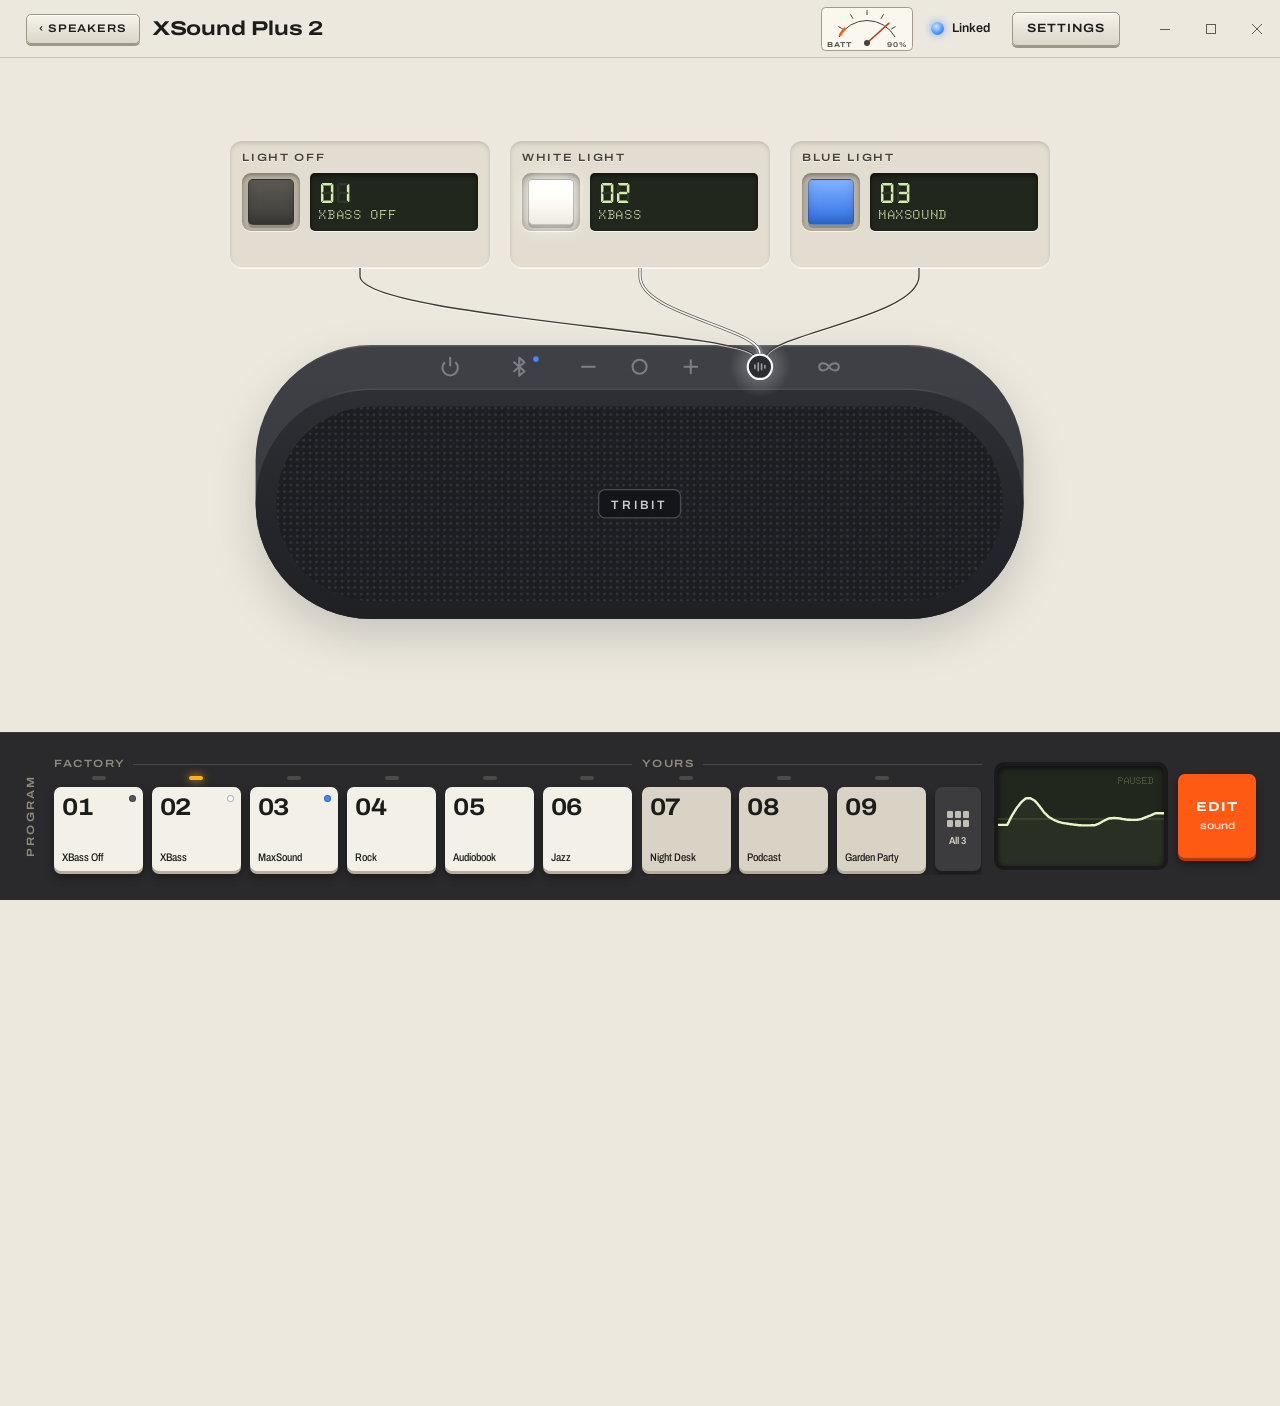
==== commit 46f36fb0: "0.7.3: Speakers page, per-speaker settings, updates, close to tray - Speakers page before the instru" ====
--- a/app/index.html
+++ b/app/index.html
@@ -20,9 +20,9 @@
     <circle cx="50" cy="50" r="2.3" fill="#161617"/>
   </symbol>
 </defs></svg>
-<div class="app" id="app">
+<div class="app booting" id="app">
   <header class="top">
-    <div class="plate-name"><span class="model">XSound Plus 2</span></div>
+    <div class="plate-name"><button class="mech back" id="backBtn" title="All speakers">‹ Speakers</button><span class="model" id="modelBtn">Tribit Connect</span></div>
     <div class="mini-speaker" id="mini" aria-hidden="true"></div>
     <div class="instruments" id="instruments"></div>
     <button class="mech" id="deviceBtn" aria-expanded="false">Settings</button>
@@ -34,6 +34,20 @@
       <div class="units" id="units" role="group" aria-label="EQ button lights"></div>
       <div class="spkwrap"><div class="spk" id="spk"></div><div class="offline-card" id="offline" role="status" hidden></div></div>
       <svg class="conduits" id="conduits" aria-hidden="true"></svg>
+    </div>
+  </section>
+
+  <!-- Speakers: laid out like the home page. The stage shows the speaker selected; the bank below
+       is a SPEAKERS selector (A, B, C… as on an amp), one latching key per paired Tribit speaker.
+       Shown only when the app cannot carry on by itself. -->
+  <section class="rack" id="rack" aria-label="Speakers" hidden>
+    <div class="pick" id="pick">
+      <div class="pick-art" id="pickart"></div>
+      <div class="pick-info" id="pickinfo"></div>
+    </div>
+    <div class="bank spk-bank">
+      <span class="legend">SPEAKERS</span>
+      <div class="spk-keys" id="spkkeys" role="radiogroup" aria-label="Paired speakers"></div>
     </div>
   </section>
 
--- a/app/styles/app.css
+++ b/app/styles/app.css
@@ -59,6 +59,59 @@
 .plate-name{display:flex;align-items:baseline;gap:12px;white-space:nowrap}
 .plate-name .model{font-weight:700;font-stretch:125%;font-size:20px;letter-spacing:-.01em}
 .plate-name{margin-right:auto}   /* the right-hand group stays put when the mini speaker appears */
+/* ‹ Speakers: back to the app's home (the Speakers page); only on a speaker's page */
+.plate-name{align-items:center}
+.plate-name .mech.back{height:30px;padding:0 12px;font-size:11px}
+.app.racked .mech.back,.app.booting .mech.back{display:none}
+
+/* ── Speakers: laid out like the home page ─────────────────────────────────────
+   The stage shows the speaker selected; the bank is a SPEAKERS selector, as on an amp (A, B, C…),
+   one latching key per paired Tribit speaker. The title bar keeps only the app name and the window
+   buttons: the battery, link and Settings belong to one speaker, and none is in use here. */
+.rack{grid-row:2/4;display:grid;grid-template-rows:minmax(0,1fr) 168px;min-height:0}
+.rack[hidden]{display:none}
+.app.racked .stage,.app.racked .surface,.app.racked>.bank,.app.racked .library{display:none}
+/* No speaker is in use here: no battery or link. SETTINGS stays, for the app's own settings. */
+.app.racked .mini-speaker,.app.racked .instruments{display:none}
+/* Booting: until the first connect attempt settles, only the title bar shows, so the instrument
+   never flashes before the Speakers page (and the page never flashes before the instrument). */
+.app.booting .stage,.app.booting .surface,.app.booting>.bank,.app.booting .library,.app.booting .instruments,
+.app.booting #deviceBtn,.app.booting .mini-speaker{visibility:hidden}
+.pick{display:grid;place-items:center;align-content:center;gap:22px;padding:24px;overflow:hidden;background:var(--tex),var(--ivory);min-height:0}
+.pick-art{width:min(760px,60vw,calc((100vh - 400px) * 2.6));min-width:420px}
+.pick-art .speaker{width:100%;display:block;filter:drop-shadow(0 18px 22px #00000026)}
+:root[data-theme=dark] .pick-art .speaker{filter:drop-shadow(0 18px 26px #000b)}
+.pick-art.off .speaker{filter:grayscale(1) brightness(.85);opacity:.5}
+.pick-art[hidden]{display:none}
+.pick-info{display:grid;justify-items:center;gap:12px;text-align:center}
+.pick-info h2{font-weight:700;font-stretch:125%;font-size:30px;letter-spacing:-.01em;line-height:1.1}
+.pick-info .state{display:flex;align-items:center;gap:8px}
+.pick-info p{max-width:52ch;color:var(--ink-2);font-size:14px}
+.pick-info .acts{display:flex;gap:10px}
+.pick-info .mech{min-width:128px}
+.pick-info .mech.go{background:linear-gradient(#ff7a3a,var(--orange));color:#fff;border-color:var(--orange-edge);box-shadow:0 2px 0 var(--orange-edge),inset 0 1px 0 #ffffff60}
+.pick-info .mech.go:active:not(:disabled){box-shadow:0 0 0 var(--orange-edge),inset 0 1px 0 #ffffff60}
+/* the selector: the program bank's panel and key family, keys wide enough for a model name */
+.rack .spk-bank{grid-row:2}
+.app.racked.offline .rack .spk-keys .pkey.spk{filter:none}
+.app.racked .rack .spk-keys .pkey.spk.add{width:84px;opacity:1;margin-left:0;padding:8px 8px 7px;border-width:1.5px}
+.app.racked .rack .spk-keys .pkey.spk.add:active{transform:translateY(3px)}
+.spk-keys{display:flex;gap:16px;align-items:flex-end;min-width:0;flex:1;overflow-x:auto;scrollbar-width:thin;scrollbar-color:#4a4945 transparent}
+.spk-keys .group{flex:none}
+.spk-keys .group-label.blank::after{display:none}
+.spk-keys .row{padding-left:2px;padding-right:2px}
+.pkey.spk{--kw:clamp(128px,11vw,164px)}
+.pkey.spk .t{font-size:12px;font-weight:600;font-stretch:90%}
+.pkey.spk.foreign{background:var(--key-user)}
+/* latched: the selected key stays down, as a selector button does */
+.pkey.spk[aria-checked=true]{transform:translateY(3px);box-shadow:0 0 0 var(--key-edge),inset 0 2px 5px #0004}
+.pkey.spk .led.on{background:var(--blue-light);box-shadow:0 0 8px #3d8bffaa}
+.pkey.spk .led.busy{background:var(--amber);animation:blink .5s steps(2) infinite}
+.pkey.spk .led.err{background:var(--orange);box-shadow:0 0 8px var(--orange)}
+.pkey.spk.add{--kw:84px}
+.app.racked.arriving .pick-art,.app.racked.arriving .pick-info{animation:rise .5s var(--ease) both}
+.app.racked.arriving .spk-keys .pkey{animation:fall .4s var(--ease) both}
+.app.racked.leaving .pick-art,.app.racked.leaving .pick-info{animation:sinkout .26s var(--ease) forwards}
 .instruments{display:flex;align-items:center;gap:18px}
 .meter{display:block}
 .meter .face{fill:var(--paper);stroke:var(--meter-edge)}
@@ -342,6 +395,14 @@
 .dv-row{display:flex;gap:8px;padding-top:12px;border-top:1px solid var(--rule)}.dv-row .mech{flex:1;height:30px;font-size:11px}
 .dv-note{font-size:11.5px;color:var(--ink-3);margin-top:10px;line-height:1.45}
 .dv-err{font-size:12.5px;color:var(--orange);margin:0 0 10px}
+/* a speaker's settings: one line under its name (firmware, and why there is no link when there is none) */
+.dv-sub{display:flex;align-items:center;gap:7px;font-size:12px;color:var(--ink-2);margin:-4px 0 12px}
+.dv-hint{font-size:12.5px;color:var(--ink-2);margin:2px 0 4px;line-height:1.45}
+.sheet section .dv-row{border-top:0}
+/* updates: the version on the left, the keys on the right */
+.dv-update{align-items:center}.dv-update .dv-ver{flex:1;font-size:12px;color:var(--ink-2);font-variant-numeric:tabular-nums}
+.dv-update .mech{flex:none;padding:0 12px}
+.dv-update .mech.go{background:linear-gradient(#ff7a3a,var(--orange));color:#fff;border-color:var(--orange-edge);box-shadow:0 2px 0 var(--orange-edge),inset 0 1px 0 #ffffff60}
 .dv-remove{padding-top:10px}.dv-remove p{font-size:12.5px;margin-bottom:8px}.dv-remove .dv-row{border-top:0;padding-top:0}
 .dv-link{font-size:11.5px;color:var(--ink-3);text-decoration:underline;text-underline-offset:2px}.dv-link:hover{color:var(--ink)}
 .mech.danger{background:linear-gradient(#ef6a4c,var(--high));color:#fff;border-color:#8f2b12;box-shadow:0 2px 0 #8f2b12,inset 0 1px 0 #ffffff50}
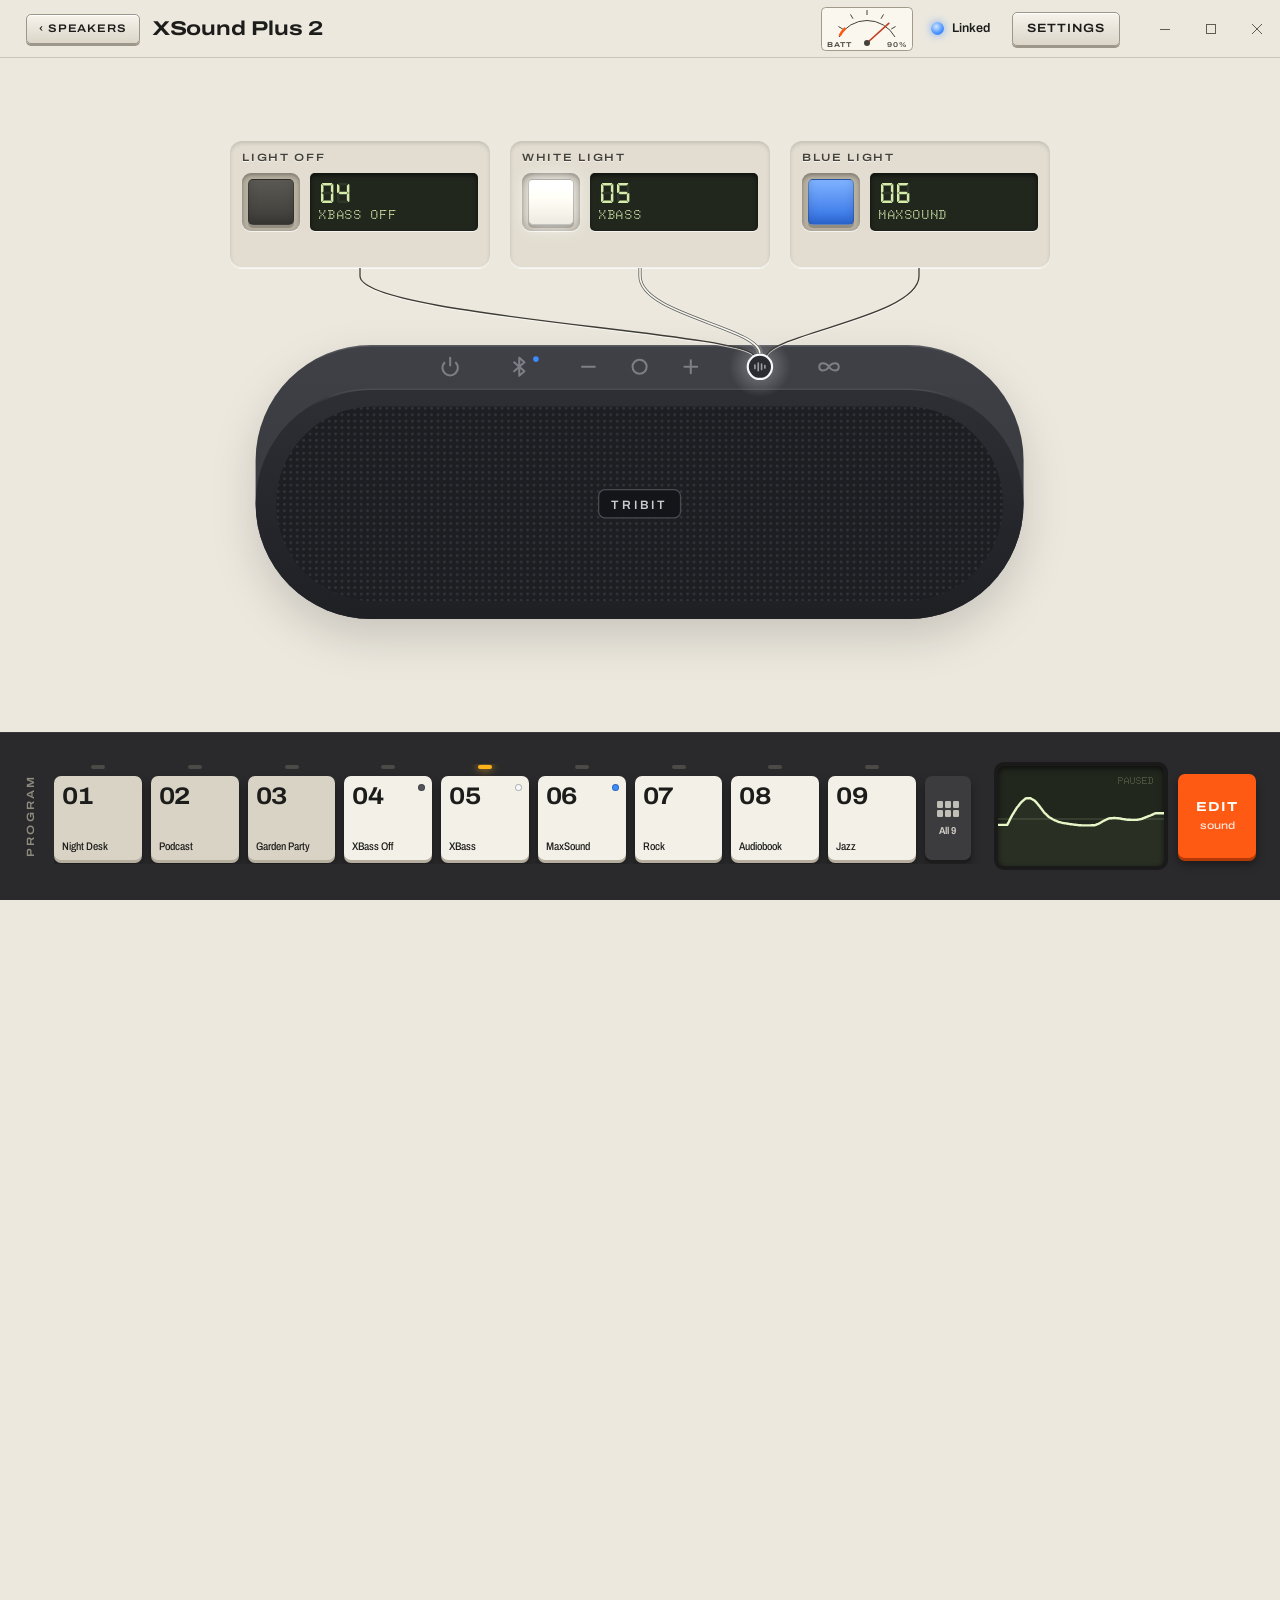
==== commit 31d342c4: "0.8.1: one program list, a live editor, the widget guide and hardening 0.7.4: bug hunt and hardening" ====
--- a/app/index.html
+++ b/app/index.html
@@ -66,13 +66,13 @@
     </div>
   </section>
 
-  <section class="library" id="library" aria-label="Your profiles" inert>
-    <button class="lib-tab" data-library aria-label="Close the library"><svg width="18" height="10" viewBox="0 0 18 10" aria-hidden="true"><path d="M2 2l7 6 7-6" fill="none" stroke="currentColor" stroke-width="2" stroke-linecap="round" stroke-linejoin="round"/></svg></button>
-    <div class="lib-head"><span class="engr">Yours</span><span class="count" id="libcount"></span><input id="libsearch" type="search" placeholder="Search" aria-label="Search profiles" autocomplete="off"></div>
+  <!-- Every program, on a page of its own (it covers the program bar too). One grid, in the user's
+       order, six to a row: the first row is the widget's six, the first two are the program bar. -->
+  <section class="library" id="library" aria-label="All programs" inert>
+    <div class="lib-head"><span class="engr">Programs</span><span class="count" id="libcount"></span><input id="libsearch" type="search" placeholder="Search" aria-label="Search programs" autocomplete="off"><button class="mech" data-library>Done</button></div>
     <div class="lib-body" id="libbody">
-      <div class="crate front"><div class="crate-label"><span class="engr">On the bank</span></div><div class="crate-grid" id="libzone"></div></div>
-      <div class="crate back"><div class="crate-label"><span class="engr">Library</span></div><div class="crate-grid" id="librest"></div></div>
-      <p class="lib-empty" id="libempty" hidden>No profile matches.</p>
+      <div class="crate-grid" id="libgrid"></div>
+      <p class="lib-empty" id="libempty" hidden>No program matches.</p>
     </div>
   </section>
 
--- a/app/styles/app.css
+++ b/app/styles/app.css
@@ -42,7 +42,7 @@
 button{font:inherit;color:inherit;background:none;border:0;cursor:pointer}
 button:disabled{cursor:not-allowed}
 button:focus-visible,[tabindex]:focus-visible,input:focus-visible{outline:2px solid var(--orange);outline-offset:3px}
-.app{height:100vh;min-width:960px;min-height:620px;display:grid;grid-template-columns:minmax(0,1fr);grid-template-rows:58px minmax(0,1fr) 168px}
+.app{--bank-h:168px;height:100vh;min-width:960px;min-height:620px;display:grid;grid-template-columns:minmax(0,1fr);grid-template-rows:58px minmax(0,1fr) var(--bank-h)}
 
 /* engraved legends: dark fill with a light lower edge, as if cut into the panel */
 .engr{font-weight:600;font-stretch:120%;font-size:10.5px;letter-spacing:.16em;text-transform:uppercase;color:var(--engrave);text-shadow:0 1px 0 var(--tlip)}
@@ -62,17 +62,20 @@
 /* ‹ Speakers: back to the app's home (the Speakers page); only on a speaker's page */
 .plate-name{align-items:center}
 .plate-name .mech.back{height:30px;padding:0 12px;font-size:11px}
-.app.racked .mech.back,.app.booting .mech.back{display:none}
+.app.racked:not(.returnable) .mech.back,.app.booting .mech.back{display:none}
+.plate-name .mech.back{max-width:260px;overflow:hidden;text-overflow:ellipsis;white-space:nowrap}
 
 /* ── Speakers: laid out like the home page ─────────────────────────────────────
    The stage shows the speaker selected; the bank is a SPEAKERS selector, as on an amp (A, B, C…),
    one latching key per paired Tribit speaker. The title bar keeps only the app name and the window
    buttons: the battery, link and Settings belong to one speaker, and none is in use here. */
-.rack{grid-row:2/4;display:grid;grid-template-rows:minmax(0,1fr) 168px;min-height:0}
+.rack{grid-row:2/4;display:grid;grid-template-rows:minmax(0,1fr) var(--bank-h);min-height:0}
 .rack[hidden]{display:none}
-.app.racked .stage,.app.racked .surface,.app.racked>.bank,.app.racked .library{display:none}
+/* !important: the editor's own rule (.app.editing .surface{display:grid}) has the same weight and comes
+   later, so without it the editor stayed up beside this page. A page that hides others always wins. */
+.app.racked .stage,.app.racked .surface,.app.racked>.bank,.app.racked .library{display:none!important}
 /* No speaker is in use here: no battery or link. SETTINGS stays, for the app's own settings. */
-.app.racked .mini-speaker,.app.racked .instruments{display:none}
+.app.racked .mini-speaker,.app.racked .instruments{display:none!important}
 /* Booting: until the first connect attempt settles, only the title bar shows, so the instrument
    never flashes before the Speakers page (and the page never flashes before the instrument). */
 .app.booting .stage,.app.booting .surface,.app.booting>.bank,.app.booting .library,.app.booting .instruments,
@@ -86,6 +89,7 @@
 .pick-info{display:grid;justify-items:center;gap:12px;text-align:center}
 .pick-info h2{font-weight:700;font-stretch:125%;font-size:30px;letter-spacing:-.01em;line-height:1.1}
 .pick-info .state{display:flex;align-items:center;gap:8px}
+.pick-info .state .led.on{background:var(--blue-light);box-shadow:0 0 8px #3d8bffaa}
 .pick-info p{max-width:52ch;color:var(--ink-2);font-size:14px}
 .pick-info .acts{display:flex;gap:10px}
 .pick-info .mech{min-width:128px}
@@ -440,7 +444,7 @@
 }
 @media (max-height:760px){.scale span.minor{display:none}}
 @media (max-height:700px){
-  .app{grid-template-rows:52px minmax(0,1fr) 150px}
+  .app{--bank-h:150px;grid-template-rows:52px minmax(0,1fr) var(--bank-h)}
   .pkey,.bigkey{height:72px}.pkey .n{font-size:21px}
   .unit .foot{margin-top:6px}.lampkey{width:52px;height:52px}
 }
@@ -481,3 +485,38 @@
   .pkey.playing,.pkey.editing,.unit.lit{outline:3px solid Highlight;outline-offset:-3px}
   .curve{stroke:Highlight}.cap{background:ButtonText}
 }
+/* a record whose write is on its way blinks its number, as its key blinks its lamp */
+.rec.busy .sleeve .n{animation:blink .5s steps(2) infinite}
+/* the way to the app's own settings, from a speaker's */
+.dv-more{display:flex;align-items:baseline;gap:10px;border-top:1px solid var(--rule);padding-top:10px}.dv-more .dv-link{font-size:12.5px;color:var(--ink-2)}
+
+/* ── 0.8.0: one list of programs ─────────────────────────────────────────────── */
+/* One column, always: pages that share cells (the library, the Speakers page) never push a second one. */
+.app>*{grid-column:1}
+/* The library is a page of its own: it covers the stage and the program bar. */
+.library{grid-row:2/4;z-index:5;margin:10px 14px 14px;padding:18px 22px 0;border-radius:14px;transform:translateY(calc(100% + 24px))}
+.lib-head .mech{margin-left:12px;height:32px}
+.library .crate-grid{grid-template-columns:repeat(6,minmax(0,1fr));gap:12px 18px;max-width:1240px;margin:0 auto;padding:0 8px}
+.rec.factory .sleeve{background:var(--key)}
+.rec .tag{position:absolute;right:9px;top:11px;font:600 9px Archivo;font-stretch:120%;letter-spacing:.12em;text-transform:uppercase;color:var(--ink-3)}
+/* what is behind the library steps back while it is up, and returns as it leaves */
+.stage>*,.surface>*,.bank>*{transition:opacity .25s ease,transform .15s ease}
+.app.lib-open .stage>*,.app.lib-open .surface>*,.app.lib-open>.bank>*{opacity:0}
+/* the EQ button on the drawing: no browser focus box; a ring for the keyboard */
+.spk-eq{outline:0;cursor:pointer}
+.spk-eq:focus-visible .spk-ring{stroke:var(--orange)}
+/* the editor's keys */
+
+/* the widget's two steps in Settings */
+.steps{display:grid;gap:12px;margin-top:10px}
+.step{display:grid;grid-template-columns:22px 1fr;gap:10px;align-items:start}
+.step .no{width:22px;height:22px;border-radius:50%;display:grid;place-items:center;font:700 11px Archivo;background:var(--well);color:var(--ink-2);box-shadow:inset 0 1px 2px #0003}
+.step.done .no{background:var(--orange);color:#fff}
+.step b{display:block;font-size:13px}.step small{display:block;font-size:11.5px;color:var(--ink-2);line-height:1.4;margin:2px 0 6px}
+.step .mech{height:28px;font-size:10.5px}
+.step .ok{font:600 10.5px Archivo;font-stretch:120%;letter-spacing:.12em;text-transform:uppercase;color:var(--ink-3)}
+/* pages arrive rather than cut: the cover lifting at launch, and Settings changing what it holds */
+.sheet.swap>*{animation:fadein .22s ease both}
+/* UNDO rests pressed in while there is nothing to undo and pops up when there is (never greyed out) */
+.transport .mech.undo{transition:transform .18s var(--ease),box-shadow .18s var(--ease),background .18s}
+.transport .mech.sunk{transform:translateY(2px);background:linear-gradient(var(--mech-b),var(--mech-a));box-shadow:inset 0 1px 3px #0003;cursor:default}
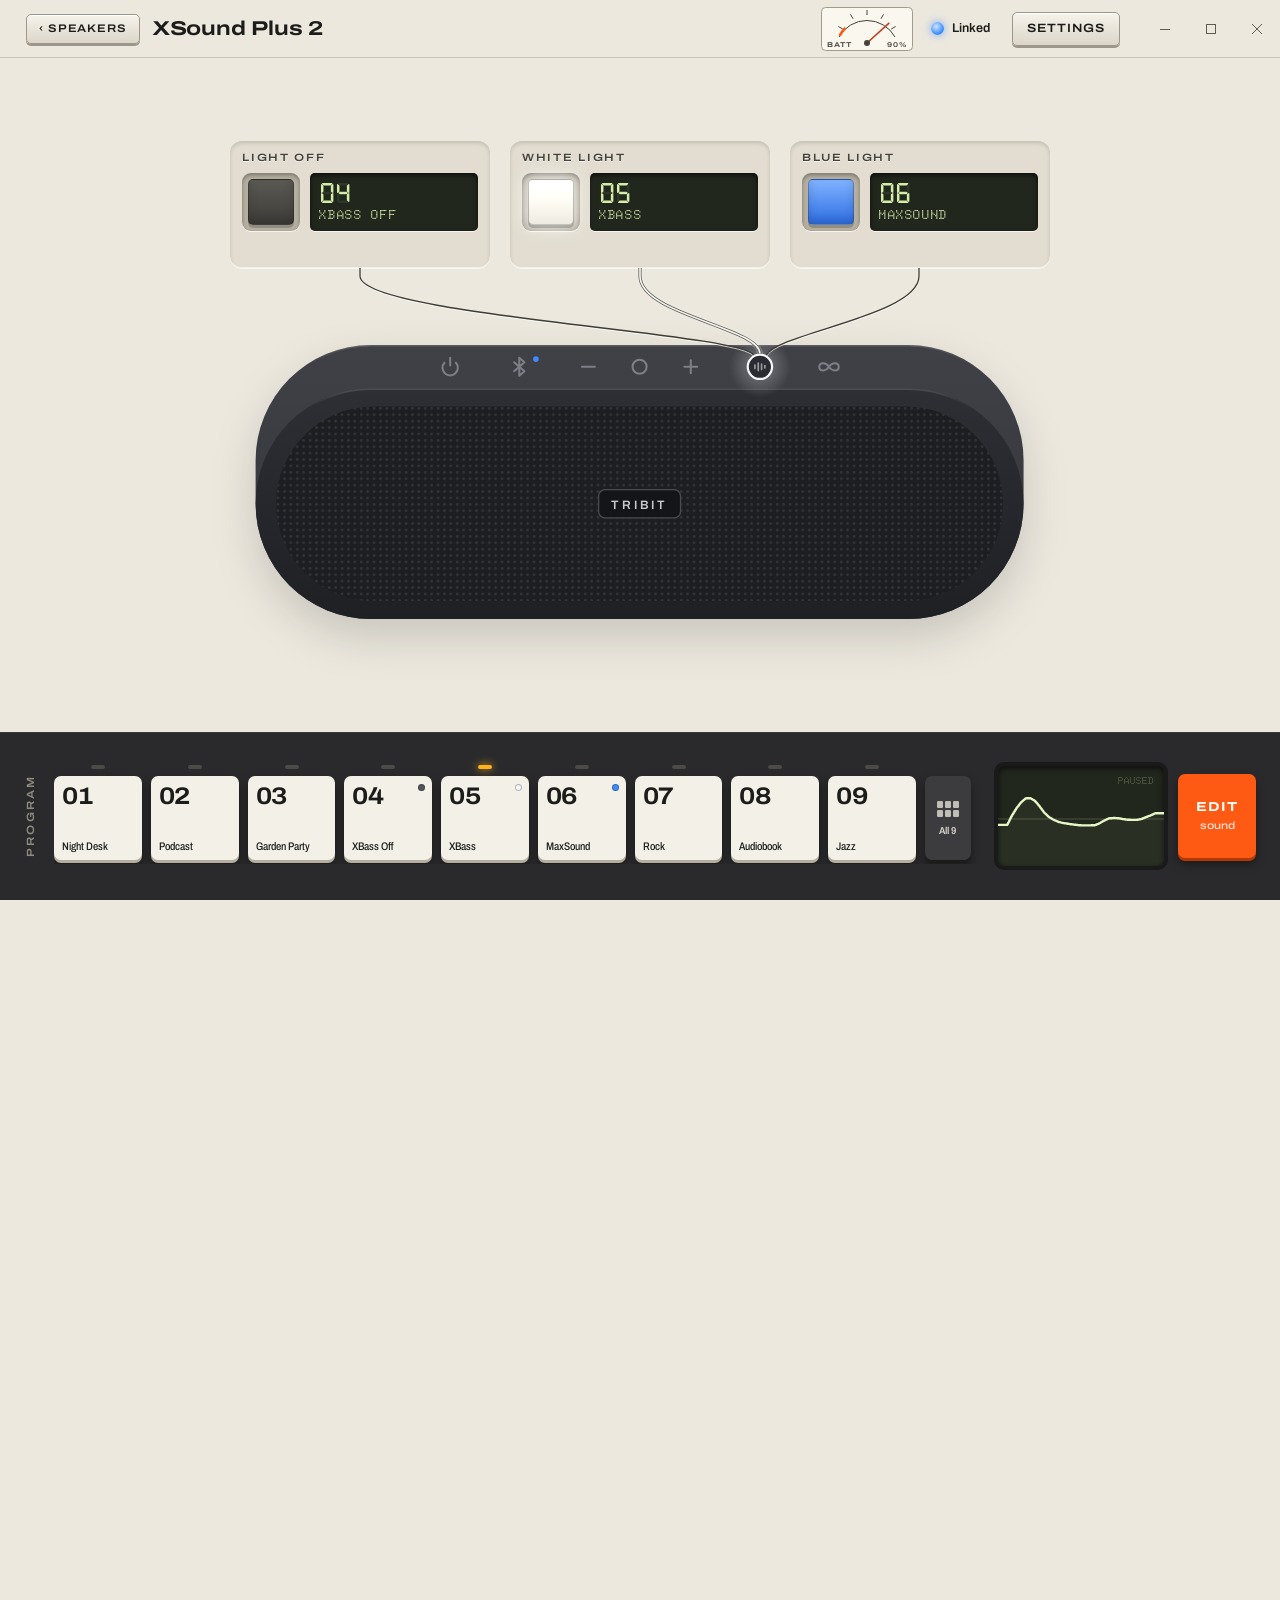
==== commit a9577079: "0.8.3: owner's test fixes - two-step Delete, Esc, no tooltips 0.8.2 - A dragged key is no longer cut" ====
--- a/app/index.html
+++ b/app/index.html
@@ -22,8 +22,7 @@
 </defs></svg>
 <div class="app booting" id="app">
   <header class="top">
-    <div class="plate-name"><button class="mech back" id="backBtn" title="All speakers">‹ Speakers</button><span class="model" id="modelBtn">Tribit Connect</span></div>
-    <div class="mini-speaker" id="mini" aria-hidden="true"></div>
+    <div class="plate-name"><button class="mech back" id="backBtn" aria-label="All speakers">‹ Speakers</button><span class="model" id="modelBtn">Tribit Connect</span></div>
     <div class="instruments" id="instruments"></div>
     <button class="mech" id="deviceBtn" aria-expanded="false">Settings</button>
     <div class="winctl"><button data-win="minimize" aria-label="Minimize"><svg width="10" height="10"><path d="M0 5.5h10" stroke="currentColor"/></svg></button><button data-win="maximize" aria-label="Maximize"><svg width="10" height="10"><rect x=".5" y=".5" width="9" height="9" fill="none" stroke="currentColor"/></svg></button><button data-win="close" class="close" aria-label="Close"><svg width="10" height="10"><path d="M0 0l10 10M10 0L0 10" stroke="currentColor"/></svg></button></div>
--- a/app/styles/app.css
+++ b/app/styles/app.css
@@ -41,7 +41,12 @@
 html,body{height:100%;background:var(--ivory);color:var(--ink);font:14px/1.35 Archivo,system-ui,sans-serif;font-stretch:100%;overflow:hidden}
 button{font:inherit;color:inherit;background:none;border:0;cursor:pointer}
 button:disabled{cursor:not-allowed}
-button:focus-visible,[tabindex]:focus-visible,input:focus-visible{outline:2px solid var(--orange);outline-offset:3px}
+/* The focus ring is for moving with Tab (.kbd, set in app.js), not for a key pressed after a click. */
+:focus-visible{outline:0}
+.kbd button:focus-visible,.kbd [tabindex]:focus-visible,input:focus-visible{outline:2px solid var(--orange);outline-offset:3px}
+/* An instrument, not a document: nothing is selectable except where you type. */
+body{-webkit-user-select:none;user-select:none}
+input,textarea{-webkit-user-select:text;user-select:text}
 .app{--bank-h:168px;height:100vh;min-width:960px;min-height:620px;display:grid;grid-template-columns:minmax(0,1fr);grid-template-rows:58px minmax(0,1fr) var(--bank-h)}
 
 /* engraved legends: dark fill with a light lower edge, as if cut into the panel */
@@ -62,7 +67,7 @@
 /* ‹ Speakers: back to the app's home (the Speakers page); only on a speaker's page */
 .plate-name{align-items:center}
 .plate-name .mech.back{height:30px;padding:0 12px;font-size:11px}
-.app.racked:not(.returnable) .mech.back,.app.booting .mech.back{display:none}
+.app.racked .mech.back,.app.booting .mech.back{display:none}   /* the way into a speaker is its card and Open */
 .plate-name .mech.back{max-width:260px;overflow:hidden;text-overflow:ellipsis;white-space:nowrap}
 
 /* ── Speakers: laid out like the home page ─────────────────────────────────────
@@ -75,11 +80,11 @@
    later, so without it the editor stayed up beside this page. A page that hides others always wins. */
 .app.racked .stage,.app.racked .surface,.app.racked>.bank,.app.racked .library{display:none!important}
 /* No speaker is in use here: no battery or link. SETTINGS stays, for the app's own settings. */
-.app.racked .mini-speaker,.app.racked .instruments{display:none!important}
+.app.racked .instruments{display:none!important}
 /* Booting: until the first connect attempt settles, only the title bar shows, so the instrument
    never flashes before the Speakers page (and the page never flashes before the instrument). */
 .app.booting .stage,.app.booting .surface,.app.booting>.bank,.app.booting .library,.app.booting .instruments,
-.app.booting #deviceBtn,.app.booting .mini-speaker{visibility:hidden}
+.app.booting #deviceBtn{visibility:hidden}
 .pick{display:grid;place-items:center;align-content:center;gap:22px;padding:24px;overflow:hidden;background:var(--tex),var(--ivory);min-height:0}
 .pick-art{width:min(760px,60vw,calc((100vh - 400px) * 2.6));min-width:420px}
 .pick-art .speaker{width:100%;display:block;filter:drop-shadow(0 18px 22px #00000026)}
@@ -129,9 +134,6 @@
 .bulb.busy{background:var(--amber);animation:blink 1s steps(2) infinite}
 .bulb.err{background:var(--orange)}
 @keyframes blink{50%{opacity:.25}}
-.mini-speaker{width:0;opacity:0;overflow:hidden;flex:none;transition:width .3s var(--ease),opacity .25s ease}
-.mini-speaker svg{width:96px}
-.app.editing .mini-speaker{width:96px;opacity:1}
 .winctl{display:flex;align-self:stretch}
 .winctl button{width:46px;display:grid;place-items:center;color:var(--ink-2)}
 .winctl button:hover{background:var(--hover);color:var(--ink)}.winctl .close:hover{background:#c42b1c;color:#fff}
@@ -192,11 +194,15 @@
 .group.factory{flex:none}.group.user{flex:1}
 .group-label{font-size:10.5px;letter-spacing:.14em;font-weight:600;color:#8f8a7f;font-stretch:120%;display:flex;align-items:center;gap:8px}
 .group-label::after{content:"";flex:1;height:1px;background:#4a4945}
-.row{display:flex;gap:clamp(6px,.7vw,9px);padding:12px 0 4px;margin-top:-4px}
+/* 10px of headroom above the keys (taken back by the margin) so a lifted key and its lamp are not cut by
+   .userrow's overflow */
+.row{display:flex;gap:clamp(6px,.7vw,9px);padding:22px 0 4px;margin-top:-14px}
 .userrow{overflow:hidden;min-width:0}   /* pinned keys that do not fit are left out (fit()), never cut */
 .pkey{width:var(--kw,clamp(56px,4.9vw,80px));height:84px;border-radius:7px;background:var(--key);color:var(--key-ink);display:flex;flex-direction:column;justify-content:space-between;align-items:flex-start;padding:8px 8px 7px;position:relative;
   box-shadow:0 3px 0 var(--key-edge),0 6px 10px #0006;transition:transform .08s var(--ease),box-shadow .08s,width .3s var(--ease);flex:none}
-.pkey.user{background:var(--key-user)}
+/* Every program key is ivory; only a program beyond the twelfth, visiting while it is edited, keeps the
+   older faded tan, so it is plainly not one of the bar's own keys. */
+.pkey.prog.visiting{background:var(--key-user)}
 /* a key being dragged: lifted above its neighbours, which glide aside; carried keys leave an empty slot */
 .pkey.held{z-index:5;cursor:grabbing;transition:none;box-shadow:0 3px 0 var(--key-edge),0 14px 24px #0008}
 .pkey.carried{position:fixed;margin:0;pointer-events:none}
@@ -209,8 +215,6 @@
 .pkey .led{position:absolute;top:-11px;left:50%;width:14px;height:4px;margin-left:-7px;border-radius:2px;background:#4b4a46;box-shadow:none;transition:background .25s,box-shadow .25s}
 .pkey.playing .led{background:var(--amber);box-shadow:0 0 8px var(--amber)}
 .pkey.busy .led{background:var(--amber);animation:blink .5s steps(2) infinite}
-.pkey.editing{box-shadow:0 3px 0 var(--key-edge),0 6px 10px #0006,inset 0 0 0 2px var(--orange)}
-.pkey.editing:active,.pkey.editing.down{box-shadow:0 0 0 var(--key-edge),inset 0 0 0 2px var(--orange)}
 /* an unsaved draft: a small amber lamp after the number */
 .pkey .dm{display:inline-block;width:7px;height:7px;border-radius:50%;background:var(--amber);box-shadow:0 0 6px var(--amber);margin-left:5px;vertical-align:4px}
 .pkey .dot{position:absolute;right:7px;top:8px;display:flex;gap:3px}
@@ -333,7 +337,7 @@
 .rec.playing .discwrap{transform:translate(-50%,-28px)}.rec.playing{--disc-label:var(--amber)}
 .rec.spinning .disc{animation:spin 8s linear infinite}
 @keyframes spin{to{transform:rotate(360deg)}}
-.rec .sleeve{position:relative;display:flex;flex-direction:column;aspect-ratio:1/1.02;padding:9px 10px 9px;border-radius:4px;background:var(--key-user);color:var(--key-ink);
+.rec .sleeve{position:relative;display:flex;flex-direction:column;aspect-ratio:1/1.02;padding:9px 10px 9px;border-radius:4px;background:var(--key);color:var(--key-ink);
   box-shadow:0 3px 0 var(--key-edge),0 6px 10px #0003,inset 0 2px 0 #0000001a;transition:transform .08s var(--ease),box-shadow .08s}
 .rec:active:not(.held) .sleeve{transform:translateY(3px);box-shadow:0 0 0 var(--key-edge),0 2px 4px #0003,inset 0 2px 0 #0000001a}
 .rec .n{font:700 clamp(20px,13cqw,30px)/1 Archivo;font-stretch:112%;letter-spacing:-.02em}
@@ -347,7 +351,6 @@
 .rec .mini .c{stroke:#e6f6c6;stroke-width:1.7;stroke-linejoin:round}
 .rec .t{font-size:clamp(12px,7cqw,15px);font-weight:500;white-space:nowrap;overflow:hidden;text-overflow:ellipsis;padding-right:26px}
 .rec .t.rolling{padding-right:0}
-.rec.editing .sleeve{box-shadow:0 3px 0 var(--key-edge),0 6px 10px #0003,inset 0 0 0 2px var(--orange)}
 .rec.held{z-index:5;cursor:grabbing;transition:none}.rec.held .sleeve{box-shadow:0 3px 0 var(--key-edge),0 16px 26px #0006}
 .rec .dot{position:absolute;right:9px;bottom:10px;display:flex;gap:3px}.rec .dot i{width:7px;height:7px;border-radius:50%;border:1px solid #0004}
 .lib-empty{color:var(--ink-2);font-size:13px;padding:30px 0;text-align:center}
@@ -417,7 +420,7 @@
 .offline-card .engr{display:flex;align-items:center;gap:8px;font-size:12px;color:var(--ink)}
 .offline-card p{font-size:12.5px;color:var(--ink-2);line-height:1.4}
 .offline-card .acts{display:flex;gap:8px;margin-top:2px}.offline-card .mech{white-space:nowrap}
-.app.offline .spk .speaker,.app.offline .mini-speaker svg{filter:grayscale(1) brightness(.85);opacity:.5}
+.app.offline .spk .speaker{filter:grayscale(1) brightness(.85);opacity:.5}
 .app.offline .lampkey .face{filter:grayscale(.9) brightness(.7);box-shadow:0 1px 0 #0003}
 .app.offline .lampkey,.app.offline .readout{cursor:not-allowed}
 .app.offline .readout{color:var(--lcd-dim)}
@@ -503,9 +506,23 @@
 .stage>*,.surface>*,.bank>*{transition:opacity .25s ease,transform .15s ease}
 .app.lib-open .stage>*,.app.lib-open .surface>*,.app.lib-open>.bank>*{opacity:0}
 /* the EQ button on the drawing: no browser focus box; a ring for the keyboard */
-.spk-eq{outline:0;cursor:pointer}
-.spk-eq:focus-visible .spk-ring{stroke:var(--orange)}
-/* the editor's keys */
+/* Only the home drawing's button is a control ([tabindex]); the Speakers page and the mini speaker are pictures. */
+.spk-eq{outline:0}
+.spk-eq[tabindex]{cursor:pointer}
+.kbd .spk-eq:focus-visible .spk-ring{stroke:var(--orange)}
+/* the editor's keys: DELETE arms first (pressed in, red lamp, CONFIRM), the second press deletes */
+.transport .mech.del.armed{transform:translateY(2px);background:linear-gradient(var(--mech-b),var(--mech-a));box-shadow:inset 0 1px 3px #0003}
+.transport .mech.del.armed .lamp{background:var(--high);box-shadow:0 0 8px var(--high)}
+.ctx .danger.armed{background:var(--high);color:#fff}
+/* Speakers page <-> a speaker's home page: the bottom bar's keys drop out with the page and the new ones
+   rise in, on the same timing as the rest (store.js transition: .leaving, then .arriving) */
+.app.swapping.leaving:not(.racked)>.bank>:not(.legend),.app.swapping.leaving.racked .spk-bank>:not(.legend){animation:sinkout .24s var(--ease) forwards}
+.app.swapping.arriving:not(.racked)>.bank>:not(.legend){animation:rise .45s var(--ease) both}
+.app.swapping.arriving:not(.racked)>.bank>:nth-child(2){animation-delay:.04s}.app.swapping.arriving:not(.racked)>.bank>:nth-child(3){animation-delay:.08s}
+/* The sideways legends are turned with transform, which a moving animation would replace (the word spun
+   round): they only fade. */
+.app.swapping.leaving .bank .legend{animation:fadeout .2s ease forwards}
+.app.swapping.arriving .bank .legend{animation:fadein .45s ease both}
 
 /* the widget's two steps in Settings */
 .steps{display:grid;gap:12px;margin-top:10px}
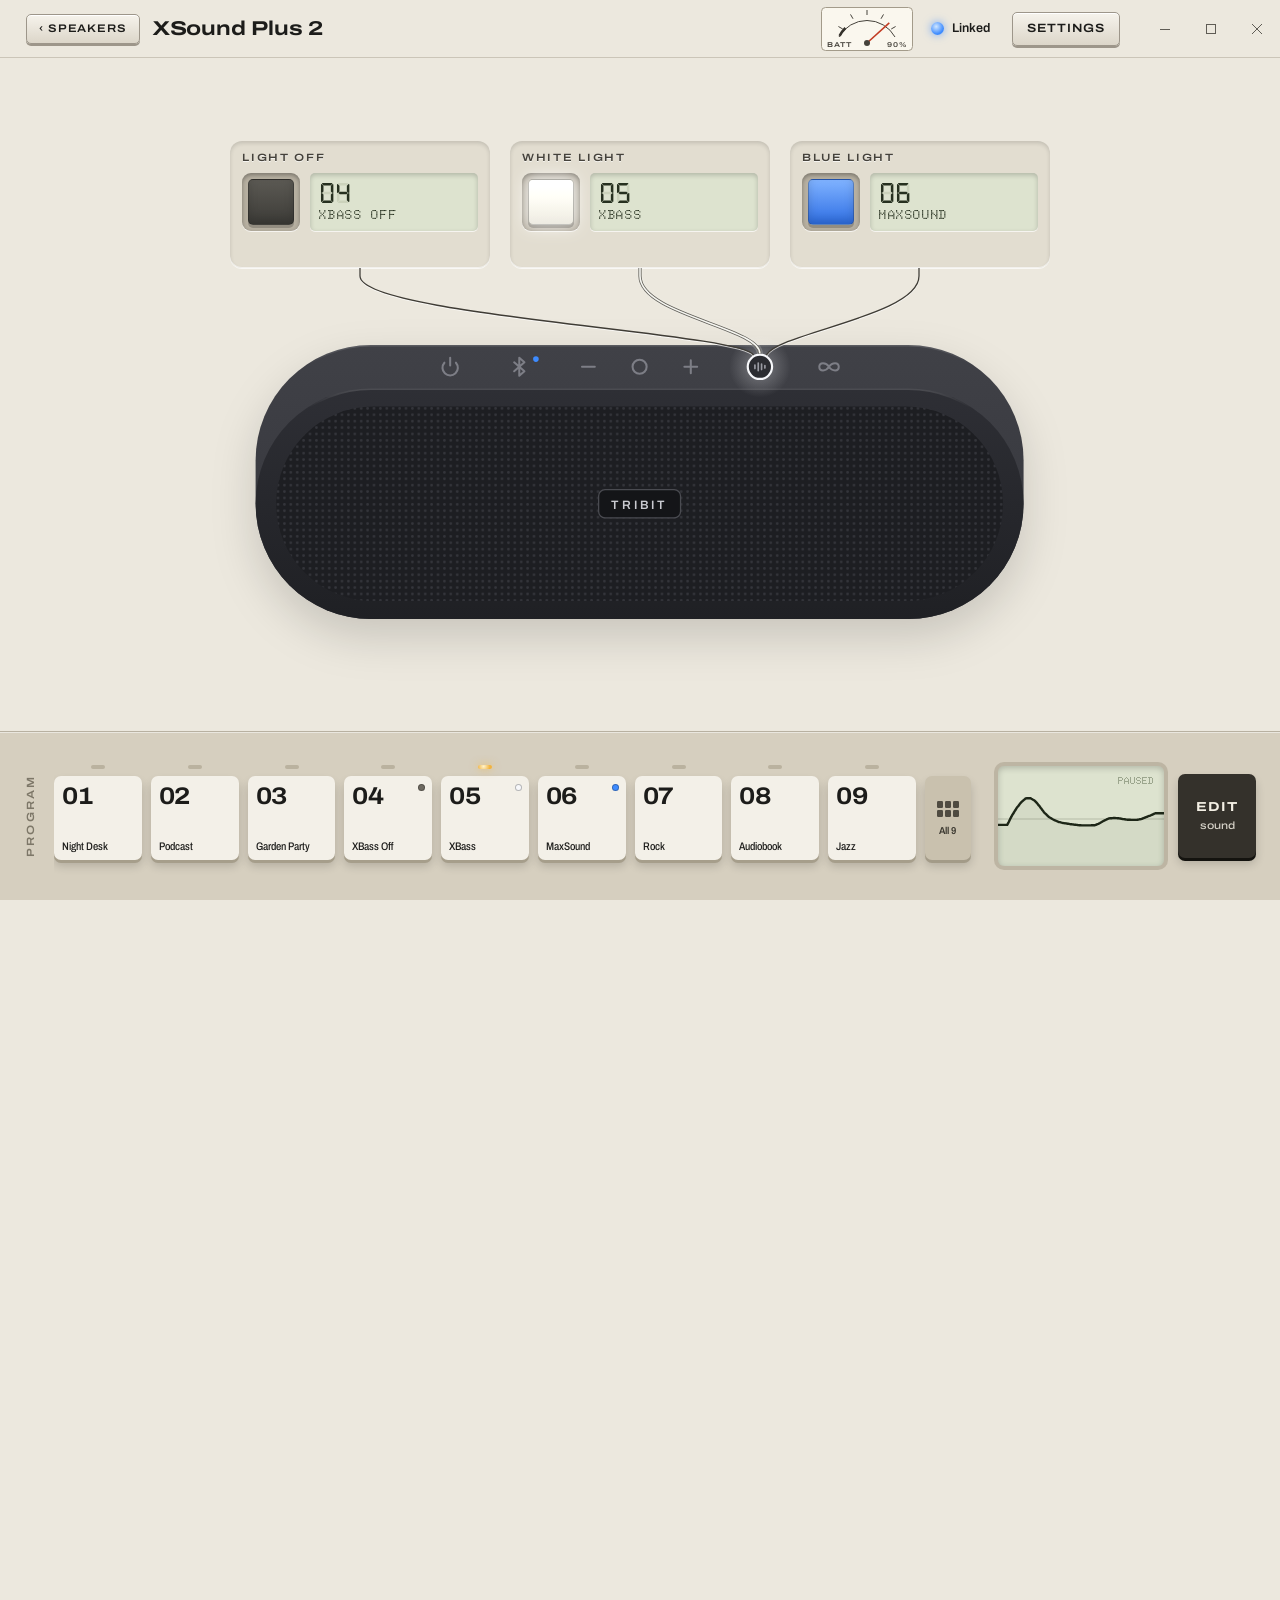
==== commit b4ce9411: "0.9.7: one light theme, one motion system, clean window open 0.9.0 - Light mode is one ivory family:" ====
--- a/app/index.html
+++ b/app/index.html
@@ -10,7 +10,7 @@
 <body>
 <svg width="0" height="0" style="position:absolute" aria-hidden="true"><defs>
   <!-- A record for the library: shared by every sleeve. The label takes --disc-label (amber while playing). -->
-  <linearGradient id="minifill" x1="0" y1="0" x2="0" y2="1"><stop offset="0" stop-color="#d5ecab" stop-opacity=".22"/><stop offset="1" stop-color="#d5ecab" stop-opacity="0"/></linearGradient>
+  <linearGradient id="minifill" x1="0" y1="0" x2="0" y2="1"><stop offset="0" style="stop-color:var(--lcd-grid);stop-opacity:.22"/><stop offset="1" style="stop-color:var(--lcd-grid);stop-opacity:0"/></linearGradient>
   <symbol id="disc" viewBox="0 0 100 100">
     <circle cx="50" cy="50" r="49.5" fill="#161617"/><circle cx="50" cy="50" r="48.8" fill="none" stroke="#ffffff38" stroke-width="1.2"/>
     <g fill="none" stroke="#ffffff12" stroke-width=".7"><circle cx="50" cy="50" r="44"/><circle cx="50" cy="50" r="38.5"/><circle cx="50" cy="50" r="33"/><circle cx="50" cy="50" r="27.5"/></g>
@@ -60,7 +60,7 @@
       <div class="scale left" id="scaleL" aria-hidden="true"></div>
       <div class="channels" id="channels"></div>
       <div class="scale right" id="scaleR" aria-hidden="true"></div>
-      <div class="groups" aria-hidden="true"><span style="--c:var(--low)">Low</span><span style="--c:var(--mid)">Mid</span><span style="--c:var(--high)">High</span></div>
+      <div class="groups" aria-hidden="true"><span style="--c:var(--band-low)">Low</span><span style="--c:var(--band-mid)">Mid</span><span style="--c:var(--band-high)">High</span></div>
       <div class="transport" id="transport"></div>
     </div>
   </section>
--- a/app/styles/app.css
+++ b/app/styles/app.css
@@ -12,20 +12,36 @@
 
 :root{
   --ivory:#ece8de;--well:#e2ddd0;--alu:#dedacf;--paper:#faf7ee;--ink:#1c1c1a;--ink-2:#5f5c55;--ink-3:#9a958a;--rule:#cbc5b8;
-  --engrave:#45423b;--panel:#2a2a2c;--key:#f3f0e8;--key-user:#d9d3c5;--key-edge:#b5ae9f;--key-ink:#1c1c1a;
-  --orange:#ff5a14;--orange-edge:#b33a06;--amber:#ffb21a;--lcd:#22271e;--lcd-ink:#d5ecab;--lcd-dim:#58654a;--lcd-ghost:#2f3828;
-  --low:#2f6fe4;--mid:#2f9e5b;--high:#e4572e;--white-light:#f7f8fb;--blue-light:#3d8bff;
+  --engrave:#45423b;--panel:#d6cfbf;--key:#f3f0e8;--key-user:#d9d3c5;--key-edge:#a69e8b;--key-ink:#1c1c1a;
+  --act:#34312b;--act-edge:#14130f;--amber:#f2b33d;--lit:#f2b33d;--lcd:#dde3cf;--lcd-ink:#26301f;--lcd-dim:#7c866d;--lcd-ghost:#cbd2bb;
+  --band-low:#4f73a8;--band-mid:#5f8a5c;--band-high:#b86a45;--alarm:#b8432f;--white-light:#f7f8fb;--blue-light:#3d8bff;
   /* relief: --lip is the lit lower edge of anything cut into the panel, --tlip the same for legends */
   --lip:#ffffffb0;--tlip:#ffffffb0;--plate-hi:#ffffffd0;--plate-edge:#b8b1a1;--groove:#3f3c35;
   --mech-a:#f6f3ec;--mech-b:#dcd6c9;--mech-edge:#9d968a;--mech-hi:#fff;
   --bezel:#b7b0a1;--led-off:#8d877a;--led-ok:#c9c2b2;--win-off:#bdb6a6;--sw-off:#bdb7aa;--meter-edge:#a39b8a;
-  --rule-line:#00000014;--rule-major:#0000003a;--hot:#ffffff59;--hover:#0000000f;--sheet-edge:var(--ink);--divider:#0000002a;
+  --rule-line:#00000014;--rule-major:#0000003a;--hot:#0000000d;--hover:#0000000f;--sheet-edge:var(--ink);--divider:#0000002a;
   --tex:none;
-  --ease:cubic-bezier(.2,.75,.2,1);
+  /* fixed colours with one job each */
+  --on-act:#f3efe4;--act-hi:#4a463e;--danger:#c42b1c;--danger-hi:#c85a44;--danger-edge:#7a2a1a;
+  /* every lamp and LED: a warm bulb with a soft halo, never orange */
+  --lit-face:radial-gradient(circle at 40% 35%,#fff3cc,#f2b33d 72%);--amber-face:var(--lit-face);--lit-glow:#f2b33db3;--amber-glow:#f2b33db3;--needle:#c23b22;
+  --blue-glow:#3d8bffaa;--bulb-hi:#cfe6ff;--dot-off:#6e6a61;--ann-white:#fffef6;
+  --lamp0-a:#5b5953;--lamp0-b:#3d3c38;--lamp1-a:#fffef8;--lamp1-b:#e2e0d7;--lamp2-a:#7fb2ff;--lamp2-b:#2f6fe4;--lamp0-glow:#c4c7d070;
+  /* light: one ivory family top to bottom; the program bar is its deepest step, and the displays are backlit */
+  --bank-ink:#3a372f;--bank-ink-2:#7d7768;--bank-rule:#bdb5a3;--bank-led:#bab29f;--bank-add:#9f9785;--bank-add-ink:#7d7768;
+  --bank-key:#c9c1ae;--bank-key-hi:#c2baa6;--bank-key-lo:#bdb4a0;--bank-key-edge:#a39b88;
+  --bank-shade:inset 0 1px 0 #ffffff80,0 -1px 0 var(--plate-edge);--key-drop:#0000002a;
+  --lcd-bezel:#bdb5a3;--lcd-cell:#c9c1ae;--lcd-grid:#26301f;--lcd-grid-a:.12;--lcd-curve:#1d2617;
+  --lcd-wash:#26301f12;--lcd-wash-2:#26301f0c;--lcd-dots:#26301f10;--lcd-glow:#e6ebd9;--lcd-shade:#0003;--lcd-shade-2:transparent;--lcd-compare:#26301f8c;--lcd-deep:#0003;
+  --fader-track:#4a463e;--cap-off:#bdb7aa;
+  /* motion: one curve in, one out, four durations (see docs/DESIGN.md §6) */
+  --ease:cubic-bezier(.2,.75,.2,1);--ease-exit:cubic-bezier(.4,0,1,1);
+  --t-press:80ms;--t-fast:120ms;--t-norm:220ms;--t-slow:360ms;--rise:8px;--stagger:24ms;--t-busy:1s;--t-attn:1.2s;--t-spin:8s;   /* busy blinks, attention pulses, a playing record turns */
   --fh:clamp(96px,calc((100vh - 452px) * .55),240px);   /* fader travel: about half the free height */
   color-scheme:light;
 }
-/* Dark: the same instrument in graphite. Keys, lamps, LCDs and band colours keep their jobs. */
+/* Dark: the same instrument in graphite, with the charcoal bar and dark displays. Keys, lamps and band
+   colours keep their jobs. */
 :root[data-theme=dark]{
   --ivory:#22221f;--well:#1a1a18;--alu:#2b2b28;--paper:#2f2e2a;--ink:#ece8de;--ink-2:#aaa498;--ink-3:#716c62;--rule:#3d3b36;
   --engrave:#c4beb0;--panel:#131313;--key:#d6d1c5;--key-user:#b1ab9c;--key-edge:#77726a;
@@ -33,6 +49,16 @@
   --mech-a:#3b3a36;--mech-b:#2d2c29;--mech-edge:#121211;--mech-hi:#ffffff1c;
   --bezel:#121211;--led-off:#4a4741;--led-ok:#5e5a51;--win-off:#3e3c37;--sw-off:#46443e;--meter-edge:#55524a;
   --rule-line:#ffffff0c;--rule-major:#ffffff22;--hot:#ffffff0c;--hover:#ffffff14;--sheet-edge:#58554d;--divider:#0008;
+  --lcd:#22271e;--lcd-ink:#d5ecab;--lcd-dim:#58654a;--lcd-ghost:#2f3828;--dot-off:#55565c;
+  --bank-ink:#d9d5cb;--bank-ink-2:#8f8a7f;--bank-rule:#4a4945;--bank-led:#4b4a46;--bank-add:#6d6a63;--bank-add-ink:#bdb7aa;
+  --bank-key:#3c3c3f;--bank-key-hi:#48484b;--bank-key-lo:#2f2f31;--bank-key-edge:#1c1c1d;
+  --bank-shade:inset 0 1px 0 #ffffff12;--key-drop:#0006;
+  --lcd-bezel:#1a1a1b;--lcd-cell:#2d2c2a;--lcd-grid:#d5ecab;--lcd-grid-a:.07;--lcd-curve:#e6f6c6;
+  --lcd-wash:#d5ecab10;--lcd-wash-2:#d5ecab0a;--lcd-dots:#d5ecab12;--lcd-glow:#2c3426;--lcd-shade:#000a;--lcd-shade-2:#0006;--lcd-compare:#ffb21ad9;--lcd-deep:#000c;
+  --fader-track:#2c2b29;
+  --act:#ff5a14;--act-edge:#b33a06;--act-hi:#ff7a3a;--on-act:#fff;--amber:#ffb21a;--lit:#ff5a14;
+  --lit-face:#ff5a14;--lit-glow:#ff5a14;--amber-face:#ffb21a;--amber-glow:#ffb21a;
+  --band-low:#2f6fe4;--band-mid:#2f9e5b;--band-high:#e4572e;--alarm:#e4572e;--danger-hi:#ef6a4c;--danger-edge:#8f2b12;
   --tex:none;
   color-scheme:dark;
 }
@@ -43,7 +69,7 @@
 button:disabled{cursor:not-allowed}
 /* The focus ring is for moving with Tab (.kbd, set in app.js), not for a key pressed after a click. */
 :focus-visible{outline:0}
-.kbd button:focus-visible,.kbd [tabindex]:focus-visible,input:focus-visible{outline:2px solid var(--orange);outline-offset:3px}
+.kbd button:focus-visible,.kbd [tabindex]:focus-visible,input:focus-visible{outline:2px solid var(--act);outline-offset:3px}
 /* An instrument, not a document: nothing is selectable except where you type. */
 body{-webkit-user-select:none;user-select:none}
 input,textarea{-webkit-user-select:text;user-select:text}
@@ -53,10 +79,11 @@
 .engr{font-weight:600;font-stretch:120%;font-size:10.5px;letter-spacing:.16em;text-transform:uppercase;color:var(--engrave);text-shadow:0 1px 0 var(--tlip)}
 
 /* mechanical push-buttons */
-.mech{height:34px;padding:0 14px;border-radius:5px;background:linear-gradient(var(--mech-a),var(--mech-b));border:1px solid var(--mech-edge);box-shadow:0 2px 0 var(--mech-edge),inset 0 1px 0 var(--mech-hi);font-weight:600;font-stretch:115%;font-size:12px;letter-spacing:.08em;text-transform:uppercase;transition:transform .07s,box-shadow .07s}
-.mech:active:not(:disabled),.mech.down{transform:translateY(2px);box-shadow:0 0 0 var(--mech-edge),inset 0 1px 0 var(--mech-hi)}
+.mech{height:34px;padding:0 14px;border-radius:5px;background:linear-gradient(var(--mech-a),var(--mech-b));border:1px solid var(--mech-edge);box-shadow:0 2px 0 var(--mech-edge),inset 0 1px 0 var(--mech-hi);font-weight:600;font-stretch:115%;font-size:12px;letter-spacing:.08em;text-transform:uppercase;transition:transform var(--t-press) var(--ease),box-shadow var(--t-press) var(--ease)}
+/* One pressed look for every mechanical key, whether held for a moment or latched down (open, armed, nothing to undo, a state): it sits 2px lower with its drop gone, the face unchanged, so pressing and latching never swap looks. */
+.mech:active:not(:disabled),.mech.down,.mech[aria-expanded=true],.transport .mech.state,.transport .mech.del.armed,.transport .mech.sunk{transform:translateY(2px);box-shadow:0 0 0 var(--mech-edge),inset 0 1px 0 var(--mech-hi)}
 .mech:disabled{opacity:.45}
-.mech[aria-expanded=true]{background:linear-gradient(var(--mech-b),var(--ivory));transform:translateY(2px);box-shadow:inset 0 1px 3px #0003}
+
 
 /* ── title bar: a nameplate that is also the window's frame ─────────────────── */
 .top{display:flex;align-items:center;gap:22px;padding-left:26px;border-bottom:1px solid var(--rule);box-shadow:0 1px 0 var(--lip);app-region:drag;-webkit-app-region:drag;min-width:0}
@@ -94,18 +121,18 @@
 .pick-info{display:grid;justify-items:center;gap:12px;text-align:center}
 .pick-info h2{font-weight:700;font-stretch:125%;font-size:30px;letter-spacing:-.01em;line-height:1.1}
 .pick-info .state{display:flex;align-items:center;gap:8px}
-.pick-info .state .led.on{background:var(--blue-light);box-shadow:0 0 8px #3d8bffaa}
+.pick-info .state .led.on{background:var(--blue-light);box-shadow:0 0 8px var(--blue-glow)}
 .pick-info p{max-width:52ch;color:var(--ink-2);font-size:14px}
 .pick-info .acts{display:flex;gap:10px}
 .pick-info .mech{min-width:128px}
-.pick-info .mech.go{background:linear-gradient(#ff7a3a,var(--orange));color:#fff;border-color:var(--orange-edge);box-shadow:0 2px 0 var(--orange-edge),inset 0 1px 0 #ffffff60}
-.pick-info .mech.go:active:not(:disabled){box-shadow:0 0 0 var(--orange-edge),inset 0 1px 0 #ffffff60}
+.pick-info .mech.go{background:linear-gradient(var(--act-hi),var(--act));color:var(--on-act);border-color:var(--act-edge);box-shadow:0 2px 0 var(--act-edge),inset 0 1px 0 #ffffff60}
+.pick-info .mech.go:active:not(:disabled){box-shadow:0 0 0 var(--act-edge),inset 0 1px 0 #ffffff60}
 /* the selector: the program bank's panel and key family, keys wide enough for a model name */
 .rack .spk-bank{grid-row:2}
 .app.racked.offline .rack .spk-keys .pkey.spk{filter:none}
 .app.racked .rack .spk-keys .pkey.spk.add{width:84px;opacity:1;margin-left:0;padding:8px 8px 7px;border-width:1.5px}
 .app.racked .rack .spk-keys .pkey.spk.add:active{transform:translateY(3px)}
-.spk-keys{display:flex;gap:16px;align-items:flex-end;min-width:0;flex:1;overflow-x:auto;scrollbar-width:thin;scrollbar-color:#4a4945 transparent}
+.spk-keys{display:flex;gap:16px;align-items:flex-end;min-width:0;flex:1;overflow-x:auto;scrollbar-width:thin;scrollbar-color:var(--bank-rule) transparent}
 .spk-keys .group{flex:none}
 .spk-keys .group-label.blank::after{display:none}
 .spk-keys .row{padding-left:2px;padding-right:2px}
@@ -114,29 +141,26 @@
 .pkey.spk.foreign{background:var(--key-user)}
 /* latched: the selected key stays down, as a selector button does */
 .pkey.spk[aria-checked=true]{transform:translateY(3px);box-shadow:0 0 0 var(--key-edge),inset 0 2px 5px #0004}
-.pkey.spk .led.on{background:var(--blue-light);box-shadow:0 0 8px #3d8bffaa}
-.pkey.spk .led.busy{background:var(--amber);animation:blink .5s steps(2) infinite}
-.pkey.spk .led.err{background:var(--orange);box-shadow:0 0 8px var(--orange)}
+.pkey.spk .led.on{background:var(--blue-light);box-shadow:0 0 8px var(--blue-glow)}
+.pkey.spk .led.busy{background:var(--amber);animation:blink var(--t-busy) steps(2) infinite}
+.pkey.spk .led.err{background:var(--act);box-shadow:0 0 8px var(--act)}
 .pkey.spk.add{--kw:84px}
-.app.racked.arriving .pick-art,.app.racked.arriving .pick-info{animation:rise .5s var(--ease) both}
-.app.racked.arriving .spk-keys .pkey{animation:fall .4s var(--ease) both}
-.app.racked.leaving .pick-art,.app.racked.leaving .pick-info{animation:sinkout .26s var(--ease) forwards}
 .instruments{display:flex;align-items:center;gap:18px}
 .meter{display:block}
 .meter .face{fill:var(--paper);stroke:var(--meter-edge)}
 .meter .scale-arc{fill:none;stroke:var(--engrave);stroke-width:1}
-.meter .low-arc{fill:none;stroke:var(--orange);stroke-width:2.5}
-.meter .needle{stroke:#c23b22;stroke-width:1.6;transition:transform .8s var(--ease);transform-origin:46px 36px}
+.meter .low-arc{fill:none;stroke:var(--act);stroke-width:2.5}
+.meter .needle{stroke:var(--needle);stroke-width:1.6;transition:transform calc(var(--t-slow) * 2) var(--ease);transform-origin:46px 36px}
 .meter text{font:600 7px Archivo;font-stretch:120%;letter-spacing:.12em;fill:var(--engrave)}
 .linkind{display:flex;align-items:center;gap:8px;font-size:12.5px;font-weight:600;white-space:nowrap}
-.bulb{width:13px;height:13px;border-radius:50%;background:var(--led-off);box-shadow:inset 0 2px 3px #0005,0 1px 0 var(--lip);flex:none;transition:background .3s,box-shadow .3s}
-.bulb.on{background:radial-gradient(circle at 40% 35%,#cfe6ff,var(--blue-light) 65%);box-shadow:0 0 8px #3d8bffaa}
-.bulb.busy{background:var(--amber);animation:blink 1s steps(2) infinite}
-.bulb.err{background:var(--orange)}
+.bulb{width:13px;height:13px;border-radius:50%;background:var(--led-off);box-shadow:inset 0 2px 3px #0005,0 1px 0 var(--lip);flex:none;transition:background var(--t-norm) var(--ease),box-shadow var(--t-norm) var(--ease)}
+.bulb.on{background:radial-gradient(circle at 40% 35%,var(--bulb-hi),var(--blue-light) 65%);box-shadow:0 0 8px var(--blue-glow)}
+.bulb.busy{background:var(--amber);animation:blink var(--t-busy) steps(2) infinite}
+.bulb.err{background:var(--act)}
 @keyframes blink{50%{opacity:.25}}
 .winctl{display:flex;align-self:stretch}
 .winctl button{width:46px;display:grid;place-items:center;color:var(--ink-2)}
-.winctl button:hover{background:var(--hover);color:var(--ink)}.winctl .close:hover{background:#c42b1c;color:#fff}
+.winctl button:hover{background:var(--hover);color:var(--ink)}.winctl .close:hover{background:var(--danger);color:var(--on-act)}
 
 /* ── listening: three assignment modules wired to the speaker's EQ button ───── */
 .stage{position:relative;display:grid;place-items:center;overflow:hidden;background:var(--tex),var(--ivory);padding:14px 24px 34px}
@@ -145,15 +169,15 @@
 .spkwrap{position:relative}
 .spk .speaker{width:100%;display:block;view-transition-name:speaker;filter:drop-shadow(0 18px 22px #00000026)}
 :root[data-theme=dark] .spk .speaker{filter:drop-shadow(0 18px 26px #000b)}
-.spk-halo{transition:opacity .5s ease}.spk-ring{transition:stroke .5s ease}.spk-led{transition:fill .5s}
-.spk-led.connecting{animation:blink 1s steps(2) infinite}
+.spk-halo{transition:opacity var(--t-slow) var(--ease)}.spk-ring{transition:stroke var(--t-slow) var(--ease)}.spk-led{transition:fill var(--t-slow) var(--ease)}
+.spk-led.connecting{animation:blink var(--t-busy) steps(2) infinite}
 .units{display:grid;grid-template-columns:repeat(3,minmax(0,1fr));gap:clamp(10px,1.6vw,20px);margin-bottom:clamp(30px,6vh,58px)}
 .conduits{position:absolute;inset:0;pointer-events:none;overflow:visible}
 .conduits .cut{fill:none;stroke:var(--groove);stroke-width:1.3}
 .conduits .cut.live{stroke-width:3.2}
 .conduits .lip{fill:none;stroke:var(--lip);stroke-width:1.3;transform:translateY(1px)}
 .conduits .core{fill:none;stroke-width:1.6}
-.conduits .wire{opacity:0;transition:opacity .45s ease}.conduits .wire.on{opacity:1}
+.conduits .wire{opacity:0;transition:opacity var(--t-slow) var(--ease)}.conduits .wire.on{opacity:1}
 .conduits .glow{fill:none;stroke-width:6;opacity:.2}
 .unit{position:relative;background:var(--well);border-radius:12px;padding:10px 12px 9px;min-width:0;
   box-shadow:inset 0 2px 4px #00000024,inset 0 -1px 0 var(--lip),0 1px 0 var(--lip)}
@@ -161,45 +185,46 @@
 .unit .body{display:flex;gap:10px;align-items:stretch}
 /* the lamp key: a recessed bezel holding a lit face in the light's colour */
 .lampkey{flex:none;width:58px;height:58px;border-radius:9px;background:var(--bezel);padding:6px;box-shadow:inset 0 2px 4px #0005,0 1px 0 var(--lip);position:relative}
-.lampkey .face{display:block;width:100%;height:100%;border-radius:5px;border:1px solid #0004;box-shadow:0 3px 0 #0003,inset 0 -5px 10px #0002;transition:transform .07s,box-shadow .45s ease,filter .45s ease}
-.lampkey[data-light="0"] .face{background:linear-gradient(#5b5953,#3d3c38)}
-.lampkey[data-light="1"] .face{background:linear-gradient(#fffef8,#e2e0d7)}
-.lampkey[data-light="2"] .face{background:linear-gradient(#7fb2ff,#2f6fe4)}
+.lampkey .face{display:block;width:100%;height:100%;border-radius:5px;border:1px solid #0004;box-shadow:0 3px 0 #0003,inset 0 -5px 10px #0002;transition:transform var(--t-press) var(--ease),box-shadow var(--t-norm) var(--ease),filter var(--t-norm) var(--ease)}
+.lampkey[data-light="0"] .face{background:linear-gradient(var(--lamp0-a),var(--lamp0-b))}
+.lampkey[data-light="1"] .face{background:linear-gradient(var(--lamp1-a),var(--lamp1-b))}
+.lampkey[data-light="2"] .face{background:linear-gradient(var(--lamp2-a),var(--lamp2-b))}
 .lampkey:active .face{transform:translateY(2px);box-shadow:0 1px 0 #0003,inset 0 -5px 10px #0002}
 .unit.lit .lampkey[data-light="1"] .face{box-shadow:0 3px 0 #0003,0 0 16px 3px #ffffffcc;filter:brightness(1.05)}
-.unit.lit .lampkey[data-light="2"] .face{box-shadow:0 3px 0 #0003,0 0 16px 3px #3d8bffaa;filter:brightness(1.12)}
-.unit.lit .lampkey[data-light="0"] .face{box-shadow:0 3px 0 #0003,0 0 16px 3px #c4c7d070;filter:brightness(1.3)}
-.unit.armed .lampkey{animation:armed .9s steps(2) infinite}
-@keyframes armed{50%{box-shadow:inset 0 2px 4px #0005,0 0 0 3px var(--orange)}}
-.readout{flex:1;min-width:0;background:var(--lcd);border-radius:5px;padding:6px 9px 5px;box-shadow:inset 0 2px 5px #000a,0 1px 0 var(--lip);color:var(--lcd-ink);display:flex;flex-direction:column;justify-content:center;gap:5px;cursor:pointer;text-align:left}
+.unit.lit .lampkey[data-light="2"] .face{box-shadow:0 3px 0 #0003,0 0 16px 3px var(--blue-glow);filter:brightness(1.12)}
+.unit.lit .lampkey[data-light="0"] .face{box-shadow:0 3px 0 #0003,0 0 16px 3px var(--lamp0-glow);filter:brightness(1.3)}
+.unit.armed .lampkey{animation:armed var(--t-attn) ease-in-out infinite}
+@keyframes armed{50%{box-shadow:inset 0 2px 4px #0005,0 0 0 3px var(--act)}}
+.readout{flex:1;min-width:0;background:var(--lcd);border-radius:5px;padding:6px 9px 5px;box-shadow:inset 0 2px 5px var(--lcd-shade),0 1px 0 var(--lip);color:var(--lcd-ink);display:flex;flex-direction:column;justify-content:center;gap:5px;cursor:pointer;text-align:left}
 .readout .num{font:20px/1 Seg;position:relative;display:inline-block}
 .readout .num::before{content:"88";position:absolute;inset:0;color:var(--lcd-ghost)}
 .readout .num span{position:relative}
 .readout .nm{font:800 13px/1 Doto;letter-spacing:.05em;text-transform:uppercase;white-space:nowrap;overflow:hidden;text-overflow:ellipsis;max-width:100%}
 .unit .foot{display:flex;align-items:center;gap:7px;margin-top:8px;min-height:20px}
 .unit .foot .engr{letter-spacing:.1em;font-size:10px;white-space:nowrap;overflow:hidden;text-overflow:ellipsis}
-.led{width:7px;height:7px;border-radius:50%;transition:background .35s,box-shadow .35s;background:var(--led-off);box-shadow:inset 0 1px 2px #0005;flex:none}
-.led.amber{background:var(--amber);box-shadow:0 0 6px var(--amber)}
-.led.orange{background:var(--orange);box-shadow:0 0 6px var(--orange)}
-.led.blink{animation:blink .8s steps(2) infinite}
+.led{width:7px;height:7px;border-radius:50%;transition:background var(--t-norm) var(--ease),box-shadow var(--t-norm) var(--ease);background:var(--led-off);box-shadow:inset 0 1px 2px #0005;flex:none}
+.led.amber{background:var(--amber-face);box-shadow:0 0 6px var(--amber-glow)}
+.led.orange{background:var(--lit-face);box-shadow:0 0 6px var(--lit-glow)}
+.led.blink{animation:blink var(--t-busy) steps(2) infinite}
 .led.ok{background:var(--led-ok);box-shadow:inset 0 1px 2px #0003}
 .foot .mech{height:22px;padding:0 8px;font-size:10px;margin-left:auto;flex:none}
-.unit.drop{box-shadow:inset 0 2px 4px #00000024,0 0 0 2px var(--orange)}
+.unit.drop{box-shadow:inset 0 2px 4px #00000024,0 0 0 2px var(--act)}
 
 /* ── the program bank: the one dark instrument panel ────────────────────────── */
-.bank{background:var(--panel);color:#d9d5cb;display:flex;align-items:center;gap:16px;padding:0 24px;box-shadow:inset 0 1px 0 #ffffff12;min-width:0}
-.bank .legend{writing-mode:vertical-rl;transform:rotate(180deg);font-size:10.5px;font-weight:600;letter-spacing:.2em;color:#8f8a7f;font-stretch:120%;flex:none}
+.bank{background:var(--panel);color:var(--bank-ink);display:flex;align-items:center;gap:16px;padding:0 24px;box-shadow:var(--bank-shade);min-width:0}
+.bank .legend{writing-mode:vertical-rl;transform:rotate(180deg);font-size:10.5px;font-weight:600;letter-spacing:.2em;color:var(--bank-ink-2);font-stretch:120%;flex:none}
 .keys{display:flex;gap:10px;align-items:flex-end;min-width:0;flex:1}
 .group{display:flex;flex-direction:column;gap:7px;min-width:0}
 .group.factory{flex:none}.group.user{flex:1}
-.group-label{font-size:10.5px;letter-spacing:.14em;font-weight:600;color:#8f8a7f;font-stretch:120%;display:flex;align-items:center;gap:8px}
-.group-label::after{content:"";flex:1;height:1px;background:#4a4945}
-/* 10px of headroom above the keys (taken back by the margin) so a lifted key and its lamp are not cut by
-   .userrow's overflow */
-.row{display:flex;gap:clamp(6px,.7vw,9px);padding:22px 0 4px;margin-top:-14px}
+.group-label{font-size:10.5px;letter-spacing:.14em;font-weight:600;color:var(--bank-ink-2);font-stretch:120%;display:flex;align-items:center;gap:8px}
+.group-label::after{content:"";flex:1;height:1px;background:var(--bank-rule)}
+/* Room above the keys for a lifted key and its lamp, and below for each key's drop shadow (0 3px edge + 6px/10px
+   blur reaches 16px), taken back by the margins so the bar's layout does not move. Without the room below,
+   .userrow's overflow cut every key's shadow off at the bottom. */
+.row{display:flex;gap:clamp(6px,.7vw,9px);padding:22px 0 18px;margin-top:-14px;margin-bottom:-14px}
 .userrow{overflow:hidden;min-width:0}   /* pinned keys that do not fit are left out (fit()), never cut */
 .pkey{width:var(--kw,clamp(56px,4.9vw,80px));height:84px;border-radius:7px;background:var(--key);color:var(--key-ink);display:flex;flex-direction:column;justify-content:space-between;align-items:flex-start;padding:8px 8px 7px;position:relative;
-  box-shadow:0 3px 0 var(--key-edge),0 6px 10px #0006;transition:transform .08s var(--ease),box-shadow .08s,width .3s var(--ease);flex:none}
+  box-shadow:0 3px 0 var(--key-edge),0 6px 10px var(--key-drop);transition:transform var(--t-press) var(--ease),box-shadow var(--t-press) var(--ease),width var(--t-slow) var(--ease);flex:none}
 /* Every program key is ivory; only a program beyond the twelfth, visiting while it is edited, keeps the
    older faded tan, so it is plainly not one of the bar's own keys. */
 .pkey.prog.visiting{background:var(--key-user)}
@@ -207,41 +232,41 @@
 .pkey.held{z-index:5;cursor:grabbing;transition:none;box-shadow:0 3px 0 var(--key-edge),0 14px 24px #0008}
 .pkey.carried{position:fixed;margin:0;pointer-events:none}
 .pkey.gap{visibility:hidden}
-.userrow.sorting .pkey:not(.held){transition:transform .2s var(--ease)}
+.userrow.sorting .pkey:not(.held){transition:transform var(--t-norm) var(--ease)}
 .pkey{touch-action:none}
 .pkey .n{font:700 24px/1 Archivo;font-stretch:112%;letter-spacing:-.02em}
 .pkey .t{font-size:11px;font-weight:500;font-stretch:82%;line-height:1.15;text-align:left;max-width:100%;overflow:hidden;display:-webkit-box;-webkit-line-clamp:2;-webkit-box-orient:vertical}
 .pkey:active,.pkey.down{transform:translateY(3px);box-shadow:0 0 0 var(--key-edge),0 2px 4px #0006}
-.pkey .led{position:absolute;top:-11px;left:50%;width:14px;height:4px;margin-left:-7px;border-radius:2px;background:#4b4a46;box-shadow:none;transition:background .25s,box-shadow .25s}
-.pkey.playing .led{background:var(--amber);box-shadow:0 0 8px var(--amber)}
-.pkey.busy .led{background:var(--amber);animation:blink .5s steps(2) infinite}
+.pkey .led{position:absolute;top:-11px;left:50%;width:14px;height:4px;margin-left:-7px;border-radius:2px;background:var(--bank-led);box-shadow:none;transition:background var(--t-norm) var(--ease),box-shadow var(--t-norm) var(--ease)}
+.pkey.playing .led{background:var(--amber-face);box-shadow:0 0 8px var(--amber-glow)}
+.pkey.busy .led{background:var(--amber);animation:blink var(--t-busy) steps(2) infinite}
 /* an unsaved draft: a small amber lamp after the number */
-.pkey .dm{display:inline-block;width:7px;height:7px;border-radius:50%;background:var(--amber);box-shadow:0 0 6px var(--amber);margin-left:5px;vertical-align:4px}
+.pkey .dm{display:inline-block;width:7px;height:7px;border-radius:50%;background:var(--amber-face);box-shadow:0 0 6px var(--amber-glow);margin-left:5px;vertical-align:4px}
 .pkey .dot{position:absolute;right:7px;top:8px;display:flex;gap:3px}
 .pkey .dot i{width:7px;height:7px;border-radius:50%;border:1px solid #0004}
-.rec .dot i.l0,.pkey .dot i.l0{background:#55565c}.rec .dot i.l1,.pkey .dot i.l1{background:var(--white-light)}.rec .dot i.l2,.pkey .dot i.l2{background:var(--blue-light)}
-.pkey.add{background:transparent;border:1.5px dashed #6d6a63;box-shadow:none;color:#bdb7aa;align-items:center;justify-content:center;gap:2px;transition:width .3s var(--ease),opacity .25s ease,margin .3s var(--ease),border-color .25s}
+.rec .dot i.l0,.pkey .dot i.l0{background:var(--dot-off)}.rec .dot i.l1,.pkey .dot i.l1{background:var(--white-light)}.rec .dot i.l2,.pkey .dot i.l2{background:var(--blue-light)}
+.pkey.add{background:transparent;border:1.5px dashed var(--bank-add);box-shadow:none;color:var(--bank-add-ink);align-items:center;justify-content:center;gap:2px;transition:width var(--t-slow) var(--ease),opacity var(--t-norm) var(--ease),margin var(--t-slow) var(--ease),border-color var(--t-norm) var(--ease)}
 .app:not(.editing) .pkey.add{width:0;opacity:0;margin-left:calc(-1 * clamp(6px,.7vw,9px));padding:0;border-width:0;overflow:hidden}
 .pkey.add .n{font-weight:400}
-.pkey.lib{width:46px;padding:8px 4px 7px;background:#3c3c3f;color:#d9d5cb;box-shadow:0 3px 0 #1c1c1d,0 6px 10px #0006;align-items:center;justify-content:center;gap:8px}
+.pkey.lib{width:46px;padding:8px 4px 7px;background:var(--bank-key);color:var(--bank-ink);box-shadow:0 3px 0 var(--bank-key-edge),0 6px 10px var(--key-drop);align-items:center;justify-content:center;gap:8px}
 .pkey.lib svg{fill:currentColor;opacity:.85}.pkey.lib .t{font-weight:600;text-align:center;font-size:10px;font-stretch:90%}
-.pkey.lib:hover{background:#48484b}
+.pkey.lib:hover{background:var(--bank-key-hi)}
 /* open: the key stays pressed in, like a latched switch */
-.pkey.lib[aria-expanded=true]{transform:translateY(3px);background:#2f2f31;box-shadow:0 0 0 #1c1c1d,inset 0 2px 5px #000a}
+.pkey.lib[aria-expanded=true]{transform:translateY(3px);background:var(--bank-key-lo);box-shadow:0 0 0 var(--bank-key-edge),inset 0 2px 5px #000a}
 .pkey.lib .lib-close,.app.lib-open .pkey.lib .lib-all{display:none}.app.lib-open .pkey.lib .lib-close{display:block}
-.app.choosing .bank .pkey:not(.add):not(.lib),.app.choosing .rec .sleeve{animation:offer 1.2s ease-in-out infinite}
-@keyframes offer{50%{box-shadow:0 3px 0 var(--key-edge),0 0 0 3px var(--orange)}}
+.app.choosing .bank .pkey:not(.add):not(.lib),.app.choosing .rec .sleeve{animation:offer var(--t-attn) ease-in-out infinite}
+@keyframes offer{50%{box-shadow:0 3px 0 var(--key-edge),0 0 0 3px var(--act)}}
 .lcdwrap{display:flex;align-items:center;gap:14px;flex:none}
-.lcd{width:clamp(150px,13vw,210px);height:100px;background:var(--lcd);border-radius:6px;box-shadow:inset 0 2px 6px #000a,0 0 0 4px #1a1a1b;position:relative;overflow:hidden;view-transition-name:lcd;color:var(--lcd-ink)}
+.lcd{width:clamp(150px,13vw,210px);height:100px;background:var(--lcd);border-radius:6px;box-shadow:inset 0 2px 6px var(--lcd-shade),0 0 0 4px var(--lcd-bezel);position:relative;overflow:hidden;view-transition-name:lcd;color:var(--lcd-ink)}
 .lcd .lstate{position:absolute;right:10px;top:8px;font:800 10px Doto;color:var(--lcd-dim)}
 .lcd svg{position:absolute;inset:0 auto 0 0;width:clamp(150px,13vw,210px);height:100%}   /* fixed: the display folds over it */
-.lcd{transition:width .3s var(--ease),margin .3s var(--ease),opacity .2s ease,box-shadow .3s}
+.lcd{transition:width var(--t-slow) var(--ease),margin var(--t-slow) var(--ease),opacity var(--t-norm) var(--ease),box-shadow var(--t-slow) var(--ease)}
 .app.editing .lcd{width:0;opacity:0;margin-right:-14px;box-shadow:none}   /* YOURS takes the room while the display is on the plate */
 @media (max-width:1180px){.lcd{display:none}}
-.bigkey{width:78px;height:84px;border-radius:7px;background:var(--orange);color:#fff;font-weight:700;font-stretch:120%;letter-spacing:.06em;font-size:13px;box-shadow:0 3px 0 var(--orange-edge),0 6px 10px #0006;transition:transform .08s;flex:none;position:relative;overflow:hidden}
-.bigkey .ek{position:absolute;inset:0;display:grid;place-content:center;transition:opacity .25s ease,transform .3s var(--ease)}
+.bigkey{width:78px;height:84px;border-radius:7px;background:var(--act);color:var(--on-act);font-weight:700;font-stretch:120%;letter-spacing:.06em;font-size:13px;box-shadow:0 3px 0 var(--act-edge),0 6px 10px var(--key-drop);transition:transform var(--t-press) var(--ease);flex:none;position:relative;overflow:hidden}
+.bigkey .ek{position:absolute;inset:0;display:grid;place-content:center;transition:opacity var(--t-norm) var(--ease),transform var(--t-slow) var(--ease)}
 .bigkey .ek.done,.app.editing .bigkey .ek.edit{opacity:0;transform:translateY(8px)}.app.editing .bigkey .ek.edit{transform:translateY(-8px)}.app.editing .bigkey .ek.done{opacity:1;transform:none}
-.bigkey:active{transform:translateY(3px);box-shadow:0 0 0 var(--orange-edge)}
+.bigkey:active{transform:translateY(3px);box-shadow:0 0 0 var(--act-edge)}
 .bigkey small{display:block;font-weight:500;letter-spacing:0;font-size:10.5px;opacity:.85;margin-top:3px}
 
 /* ── editing: one manufactured plate — display, gain scale, faders, transport ─ */
@@ -249,28 +274,28 @@
 .app.editing .surface{display:grid}
 .namebar{display:flex;align-items:center;gap:18px;min-width:0}
 .namebar input{font:700 26px Archivo;font-stretch:118%;letter-spacing:-.01em;border:0;background:none;color:var(--ink);border-bottom:2px solid transparent;padding:0 2px;min-width:0;flex:1 1 auto;max-width:520px}
-.namebar input:hover:not([readonly]){border-bottom-color:var(--rule)}.namebar input[readonly]{pointer-events:none}.namebar input:focus{outline:0;border-bottom-color:var(--orange)}
+.namebar input:hover:not([readonly]){border-bottom-color:var(--rule)}.namebar input[readonly]{pointer-events:none}.namebar input:focus{outline:0;border-bottom-color:var(--act)}
 .annunciators{display:flex;align-items:center;gap:14px;margin-left:auto;flex:none}
 .ann{display:flex;align-items:center;gap:7px}
-.ann .win{width:16px;height:11px;border-radius:2px;background:var(--win-off);box-shadow:inset 0 1px 2px #0005;transition:background .2s,box-shadow .2s}
-.ann.on.amber .win{background:var(--amber);box-shadow:0 0 8px var(--amber)}
-.ann.on.orange .win{background:var(--orange);box-shadow:0 0 8px var(--orange)}
-.ann.on.white .win{background:#fffef6;box-shadow:0 0 6px #fff,inset 0 0 0 1px #0002}
+.ann .win{width:16px;height:11px;border-radius:2px;background:var(--win-off);box-shadow:inset 0 1px 2px #0005;transition:background var(--t-norm) var(--ease),box-shadow var(--t-norm) var(--ease)}
+.ann.on.amber .win{background:var(--amber-face);box-shadow:0 0 8px var(--amber-glow)}
+.ann.on.orange .win{background:var(--lit-face);box-shadow:0 0 8px var(--lit-glow)}
+.ann.on.white .win{background:var(--ann-white);box-shadow:0 0 6px #fff,inset 0 0 0 1px #0002}
 .ann.on .engr{color:var(--ink)}
 
 .fplate{--chan:repeat(9,minmax(0,1fr));display:grid;grid-template-columns:40px var(--chan) 10px minmax(150px,176px);grid-template-rows:minmax(70px,1fr) auto auto;
   min-height:0;align-self:center;height:100%;max-height:calc(34vh + var(--fh) + 150px);padding:14px 16px 12px;border-radius:14px;background:var(--tex),var(--alu);
   box-shadow:inset 0 1px 0 var(--plate-hi),0 0 0 1px var(--plate-edge)}
-.lcdcell{grid-column:2/11;grid-row:1;min-height:0;padding:5px;border-radius:9px;background:#2d2c2a;box-shadow:inset 0 1px 0 #ffffff1a,0 1px 0 var(--lip)}
-.display{position:relative;height:100%;background:var(--lcd);border-radius:5px;box-shadow:inset 0 2px 8px #000c;view-transition-name:lcd;color:var(--lcd-ink);touch-action:none;overflow:hidden}
+.lcdcell{grid-column:2/11;grid-row:1;min-height:0;padding:5px;border-radius:9px;background:var(--lcd-cell);box-shadow:inset 0 1px 0 #ffffff1a,0 1px 0 var(--lip)}
+.display{position:relative;height:100%;background:var(--lcd);border-radius:5px;box-shadow:inset 0 2px 8px var(--lcd-deep);view-transition-name:lcd;color:var(--lcd-ink);touch-action:none;overflow:hidden}
 .display svg{position:absolute;inset:0;width:100%;height:100%}
 .display.editable{cursor:ns-resize}
-.grid line{stroke:#d5ecab;stroke-opacity:.07;stroke-width:1}.grid line.zero{stroke-opacity:.22}.grid text{fill:var(--lcd-dim);font:800 9px Doto}
-.col-hot{fill:#d5ecab10;transition:x .15s var(--ease)}
-.curve{fill:none;stroke:#e6f6c6;stroke-width:2.4;stroke-linejoin:round}
-.curve-fill{fill:#d5ecab0a;transition:opacity .3s}
+.grid line{stroke:var(--lcd-grid);stroke-opacity:var(--lcd-grid-a);stroke-width:1}.grid line.zero{stroke-opacity:.22}.grid text{fill:var(--lcd-dim);font:800 9px Doto}
+.col-hot{fill:var(--lcd-wash);transition:x var(--t-fast) var(--ease)}
+.curve{fill:none;stroke:var(--lcd-curve);stroke-width:2.4;stroke-linejoin:round}
+.curve-fill{fill:var(--lcd-wash-2);transition:opacity var(--t-norm) var(--ease)}
 .bars rect{fill:var(--lcd-ink);opacity:.12}
-.ghost{fill:none;stroke:var(--amber);stroke-width:1.3;stroke-dasharray:3 4;opacity:.85}
+.ghost{fill:none;stroke:var(--lcd-compare);stroke-width:1.3;stroke-dasharray:3 4}
 .mark{fill:var(--lcd);stroke:var(--lcd-ink);stroke-width:1.5}
 .nib{fill:var(--lcd-ink);opacity:0}
 /* gain scale and channels share one geometry: value window, then the fader travel */
@@ -287,26 +312,26 @@
 .chan{position:relative;display:flex;flex-direction:column;align-items:center;min-width:0}
 .channels:not(.locked) .chan{cursor:ns-resize}
 .fplate{-webkit-user-select:none;user-select:none}
-.chan::before{content:"";position:absolute;inset:-7px 3px 0;border-radius:6px;background:#ffffff00;transition:background .15s}
+.chan::before{content:"";position:absolute;inset:-7px 3px 0;border-radius:6px;background:#ffffff00;transition:background var(--t-fast) var(--ease)}
 .chan.hot::before{background:var(--hot)}
-.chan .val{position:relative;height:24px;min-width:42px;padding:0 6px;display:flex;align-items:center;justify-content:flex-end;line-height:1;margin-bottom:10px;border-radius:3px;background:var(--lcd);box-shadow:inset 0 1px 3px #000a,0 1px 0 var(--lip);color:var(--lcd-ink);font:13px Seg;text-align:right}
+.chan .val{position:relative;height:24px;min-width:42px;padding:0 6px;display:flex;align-items:center;justify-content:flex-end;line-height:1;margin-bottom:10px;border-radius:3px;background:var(--lcd);box-shadow:inset 0 1px 3px var(--lcd-shade),0 1px 0 var(--lip);color:var(--lcd-ink);font:13px Seg;text-align:right}
 .chan .val i{font:700 12px/1 Archivo;font-style:normal;margin-right:3px}
 .slot{position:relative;width:46px;height:calc(var(--fh) + 26px);cursor:ns-resize;touch-action:none}
-.slot::before{content:"";position:absolute;left:50%;top:13px;bottom:13px;width:6px;margin-left:-3px;background:#2c2b29;border-radius:3px;box-shadow:inset 0 1px 2px #000,0 1px 0 var(--lip)}
-.cap{position:absolute;left:3px;width:40px;height:26px;border-radius:5px;background:var(--c);box-shadow:0 3px 0 #0003,0 4px 8px #0004,inset 0 1px 0 #ffffff55;transition:top .45s var(--ease)}
+.slot::before{content:"";position:absolute;left:50%;top:13px;bottom:13px;width:6px;margin-left:-3px;background:var(--fader-track);border-radius:3px;box-shadow:inset 0 1px 2px #000,0 1px 0 var(--lip)}
+.cap{position:absolute;left:3px;width:40px;height:26px;border-radius:5px;background:var(--c);box-shadow:0 3px 0 #0003,0 4px 8px #0004,inset 0 1px 0 #ffffff55;transition:top var(--t-slow) var(--ease)}
 .cap::after{content:"";position:absolute;left:6px;right:6px;top:50%;height:2px;margin-top:-1px;background:#ffffffd0;border-radius:1px}
 .slot.drag .cap{transition:none}
-.slot.locked{cursor:default}.slot.locked .cap{background:color-mix(in srgb,var(--c) 35%,#bdb7aa)}
+.slot.locked{cursor:default}.slot.locked .cap{background:color-mix(in srgb,var(--c) 35%,var(--cap-off))}
 .chan .hz{position:relative;margin-top:7px;font:700 12px Archivo;font-stretch:110%;color:var(--engrave);text-shadow:0 1px 0 var(--tlip)}
 .groups{grid-column:2/11;grid-row:3;display:grid;grid-template-columns:repeat(3,1fr);gap:0 10px;padding:6px 6px 0}
 .groups span{border-top:2px solid var(--c);padding-top:4px;text-align:center;font-weight:600;font-stretch:120%;font-size:10px;letter-spacing:.16em;text-transform:uppercase;color:var(--engrave);text-shadow:0 1px 0 var(--tlip)}
 .transport{grid-column:12;grid-row:1/4;display:flex;flex-direction:column;gap:8px;margin-left:16px;padding-left:16px;border-left:1px solid var(--divider);box-shadow:-1px 0 0 var(--lip);min-height:0}
 .transport .mech{white-space:nowrap;overflow:hidden;text-overflow:ellipsis;letter-spacing:.04em;width:100%;height:clamp(30px,calc((100vh - 360px) / 10),40px);display:flex;align-items:center;justify-content:space-between;text-align:left;flex:none}
-.transport .mech.go{background:linear-gradient(#ff7a3a,var(--orange));color:#fff;border-color:var(--orange-edge);box-shadow:0 2px 0 var(--orange-edge),inset 0 1px 0 #ffffff60}
-.transport .mech.state{background:linear-gradient(var(--ivory),var(--well));color:var(--ink);opacity:1;cursor:default;box-shadow:inset 0 1px 3px #0002;transform:translateY(2px)}
-.transport .mech.state .lamp{background:var(--amber);box-shadow:0 0 8px var(--amber)}
+.transport .mech.go{background:linear-gradient(var(--act-hi),var(--act));color:var(--on-act);border-color:var(--act-edge);box-shadow:0 2px 0 var(--act-edge),inset 0 1px 0 #ffffff60}
+.transport .mech.state{color:var(--ink);opacity:1;cursor:default}
+.transport .mech.state .lamp{background:var(--amber-face);box-shadow:0 0 8px var(--amber-glow)}
 .transport .mech .lamp{width:12px;height:8px;border-radius:2px;background:var(--win-off);box-shadow:inset 0 1px 2px #0005}
-.transport .mech[aria-pressed=true] .lamp{background:var(--orange);box-shadow:0 0 8px var(--orange)}
+.transport .mech[aria-pressed=true] .lamp{background:var(--lit-face);box-shadow:0 0 8px var(--lit-glow)}
 .transport .sep{flex:1;min-height:4px}
 .transport .note{font-size:11.5px;color:var(--ink-2);line-height:1.35}
 
@@ -316,9 +341,9 @@
 .bank,.library{-webkit-user-select:none;user-select:none}.library input{-webkit-user-select:text;user-select:text}
 .library{position:relative;z-index:3;display:flex;flex-direction:column;min-height:0;margin:0 14px;padding:22px 22px 0;border-radius:14px 14px 0 0;
   background:var(--alu);box-shadow:inset 0 1px 0 var(--plate-hi),0 0 0 1px var(--plate-edge),0 -12px 30px #0003;
-  transform:translateY(100%);visibility:hidden;transition:transform .38s var(--ease),visibility 0s .38s}
-.library.open{transform:none;visibility:visible;transition:transform .38s var(--ease),visibility 0s}
-.lib-tab{position:absolute;left:50%;top:6px;width:64px;height:16px;margin-left:-32px;border-radius:8px;display:grid;place-items:center;color:var(--ink-3);transition:color .15s,background .15s}
+  transform:translateY(100%);visibility:hidden;transition:transform var(--t-norm) var(--ease-exit),visibility 0s var(--t-norm)}
+.library.open{transform:none;visibility:visible;transition:transform var(--t-slow) var(--ease),visibility 0s}
+.lib-tab{position:absolute;left:50%;top:6px;width:64px;height:16px;margin-left:-32px;border-radius:8px;display:grid;place-items:center;color:var(--ink-3);transition:color var(--t-fast) var(--ease),background var(--t-fast) var(--ease)}
 .lib-tab:hover{color:var(--ink);background:var(--hover)}
 .lib-head{display:flex;align-items:center;gap:12px;margin-bottom:10px}
 .lib-head .count{font:600 11px Archivo;font-stretch:120%;letter-spacing:.12em;color:var(--ink-3)}
@@ -331,24 +356,24 @@
 .crate-grid{display:grid;grid-template-columns:repeat(6,minmax(0,1fr));gap:6px 14px;align-content:start;min-height:60px}
 /* a record: sleeve (number, curve, name) with its disc peeking out of the top */
 .rec{position:relative;padding-top:44px;cursor:grab;touch-action:none;container-type:inline-size}
-.rec .discwrap{position:absolute;left:50%;top:28px;width:78%;aspect-ratio:1;transform:translateX(-50%);transition:transform .25s var(--ease)}
+.rec .discwrap{position:absolute;left:50%;top:28px;width:78%;aspect-ratio:1;transform:translateX(-50%);transition:transform var(--t-norm) var(--ease)}
 .rec .disc{display:block;width:100%;height:100%}
 .rec:hover .discwrap{transform:translate(-50%,-8px)}
+.fresh .rec .discwrap,.fresh .rec .sleeve{transition:none}   /* a rebuilt grid starts where it ends up (app.js library) */
 .rec.playing .discwrap{transform:translate(-50%,-28px)}.rec.playing{--disc-label:var(--amber)}
-.rec.spinning .disc{animation:spin 8s linear infinite}
-@keyframes spin{to{transform:rotate(360deg)}}
+/* the playing record's disc turns once per --t-spin, driven from app.js (spinDisc) on the page's timeline */
 .rec .sleeve{position:relative;display:flex;flex-direction:column;aspect-ratio:1/1.02;padding:9px 10px 9px;border-radius:4px;background:var(--key);color:var(--key-ink);
-  box-shadow:0 3px 0 var(--key-edge),0 6px 10px #0003,inset 0 2px 0 #0000001a;transition:transform .08s var(--ease),box-shadow .08s}
+  box-shadow:0 3px 0 var(--key-edge),0 6px 10px #0003,inset 0 2px 0 #0000001a;transition:transform var(--t-press) var(--ease),box-shadow var(--t-press) var(--ease)}
 .rec:active:not(.held) .sleeve{transform:translateY(3px);box-shadow:0 0 0 var(--key-edge),0 2px 4px #0003,inset 0 2px 0 #0000001a}
 .rec .n{font:700 clamp(20px,13cqw,30px)/1 Archivo;font-stretch:112%;letter-spacing:-.02em}
 .rec .mini{display:block;flex:1;min-height:30px;margin:9px 0 8px;border-radius:4px;overflow:hidden;
-  background:radial-gradient(#d5ecab12 .55px,transparent .9px) 0 0/3px 3px,radial-gradient(ellipse at 50% 40%,#2c3426,var(--lcd) 75%);box-shadow:inset 0 1px 3px #000a,inset 0 0 12px #0006}
+  background:radial-gradient(var(--lcd-dots) .55px,transparent .9px) 0 0/3px 3px,radial-gradient(ellipse at 50% 40%,var(--lcd-glow),var(--lcd) 75%);box-shadow:inset 0 1px 3px var(--lcd-shade),inset 0 0 12px var(--lcd-shade-2)}
 .rec .mini svg{display:block;width:100%;height:100%}
 .rec .mini path{fill:none;vector-effect:non-scaling-stroke}
 .rec .mini .g{stroke:var(--lcd-ink);stroke-opacity:.07;stroke-width:1}.rec .mini .z{stroke:var(--lcd-ink);stroke-opacity:.2;stroke-width:1}
 .rec .mini .f{fill:url(#minifill)}
 .rec .mini .glow{stroke:var(--lcd-ink);stroke-opacity:.18;stroke-width:5;stroke-linecap:round;stroke-linejoin:round}
-.rec .mini .c{stroke:#e6f6c6;stroke-width:1.7;stroke-linejoin:round}
+.rec .mini .c{stroke:var(--lcd-curve);stroke-width:1.7;stroke-linejoin:round}
 .rec .t{font-size:clamp(12px,7cqw,15px);font-weight:500;white-space:nowrap;overflow:hidden;text-overflow:ellipsis;padding-right:26px}
 .rec .t.rolling{padding-right:0}
 .rec.held{z-index:5;cursor:grabbing;transition:none}.rec.held .sleeve{box-shadow:0 3px 0 var(--key-edge),0 16px 26px #0006}
@@ -360,48 +385,48 @@
 @keyframes roll{to{transform:translateX(calc(-1 * var(--d)))}}
 
 /* right-click menu on a record: a small panel of keys */
-.ctx{position:fixed;z-index:20;min-width:150px;padding:5px;border-radius:7px;background:var(--paper);border:1px solid var(--sheet-edge);box-shadow:0 12px 30px #0004;animation:drop .14s var(--ease)}
+.ctx{position:fixed;z-index:20;min-width:150px;padding:5px;border-radius:7px;background:var(--paper);border:1px solid var(--sheet-edge);box-shadow:0 12px 30px #0004;--dir:-1;animation:enter var(--t-norm) var(--ease)}
 .ctx button{display:block;width:100%;text-align:left;padding:7px 10px;border-radius:4px;font-size:13px}
 .ctx button:hover,.ctx button:focus-visible{background:var(--hover);outline:0}
-.ctx .danger{color:var(--high)}.ctx .sep{display:block;height:1px;margin:4px 6px;background:var(--rule)}
+.ctx .danger{color:var(--alarm)}.ctx .sep{display:block;height:1px;margin:4px 6px;background:var(--rule)}
 
 /* ── device sheet ───────────────────────────────────────────────────────────── */
-.sheet{position:fixed;right:24px;top:66px;width:368px;max-height:calc(100vh - 90px);overflow:auto;scrollbar-width:thin;scrollbar-color:var(--rule) transparent;background:var(--paper);border:1px solid var(--sheet-edge);border-radius:10px;padding:16px 18px 14px;z-index:9;box-shadow:0 20px 50px #0003;animation:drop .3s var(--ease)}
-@keyframes drop{from{opacity:0;transform:translateY(-8px)}}
+.sheet{position:fixed;right:24px;top:66px;width:368px;max-height:calc(100vh - 90px);overflow:auto;scrollbar-width:thin;scrollbar-color:var(--rule) transparent;background:var(--paper);border:1px solid var(--sheet-edge);border-radius:10px;padding:16px 18px 14px;z-index:9;box-shadow:0 20px 50px #0003;--dir:-1;animation:enter var(--t-slow) var(--ease)}
+
 .sheet section{padding:14px 0 12px;border-top:1px solid var(--rule)}.sheet section:first-child{border-top:0;padding-top:2px}
 .sheet h4{margin:0 0 10px}
 .dv-label{font-size:12.5px;font-weight:600;color:var(--ink);margin:2px 0 8px;display:flex;align-items:baseline;gap:8px}.dv-label small{font-weight:400;color:var(--ink-3);font-size:11.5px}
 /* every control in the sheet is the same key as the rest of the app: 1px edge, 2px drop, 5px corners */
 .chip,.wtile,.pk,.dv-seg{border:1px solid var(--mech-edge);border-radius:5px;background:linear-gradient(var(--mech-a),var(--mech-b));box-shadow:0 2px 0 var(--mech-edge),inset 0 1px 0 var(--mech-hi)}
-.chip,.pk{display:inline-flex;align-items:center;gap:8px;height:30px;padding:0 11px;font-size:12px;font-weight:500;transition:transform .07s,box-shadow .07s}
-.chip::before,.pk::before{content:"";flex:none;width:6px;height:6px;border-radius:50%;background:var(--win-off);box-shadow:inset 0 1px 1px #0004;transition:background .25s,box-shadow .25s}
-.chip[aria-pressed=true]::before,.pk[aria-pressed=true]::before{background:var(--orange);box-shadow:0 0 6px var(--orange)}
+.chip,.pk{display:inline-flex;align-items:center;gap:8px;height:30px;padding:0 11px;font-size:12px;font-weight:500;transition:transform var(--t-press) var(--ease),box-shadow var(--t-press) var(--ease)}
+.chip::before,.pk::before{content:"";flex:none;width:6px;height:6px;border-radius:50%;background:var(--win-off);box-shadow:inset 0 1px 1px #0004;transition:background var(--t-norm) var(--ease),box-shadow var(--t-norm) var(--ease)}
+.chip[aria-pressed=true]::before,.pk[aria-pressed=true]::before{background:var(--lit-face);box-shadow:0 0 6px var(--lit-glow)}
 .chip:active:not(:disabled),.pk:active,.wtile:active{transform:translateY(2px);box-shadow:0 0 0 var(--mech-edge),inset 0 1px 0 var(--mech-hi)}
 .chip:disabled{opacity:.45}
 .dv-chips{display:flex;flex-wrap:wrap;gap:6px;margin-bottom:4px}
 .dv-sw{width:100%;display:flex;justify-content:space-between;align-items:center;padding:10px 0 2px;text-align:left;gap:14px}
 .dv-sw b{display:block;font-weight:600;font-size:13px}.dv-sw small{display:block;font-size:11.5px;color:var(--ink-2);margin-top:1px}
 .dv-sw:disabled{opacity:.45}
-.dv-sw i{width:36px;height:20px;border-radius:5px;background:var(--sw-off);position:relative;flex:none;border:1px solid var(--mech-edge);box-shadow:inset 0 1px 2px #0004;transition:background .25s ease}
-.dv-sw i::after{content:"";position:absolute;left:2px;top:2px;width:14px;height:14px;border-radius:3px;background:var(--key);box-shadow:0 1px 2px #0005;transition:transform .25s var(--ease)}
-.dv-sw[aria-checked=true] i{background:var(--orange)}.dv-sw[aria-checked=true] i::after{transform:translateX(16px)}
+.dv-sw i{width:36px;height:20px;border-radius:5px;background:var(--sw-off);position:relative;flex:none;border:1px solid var(--mech-edge);box-shadow:inset 0 1px 2px #0004;transition:background var(--t-norm) var(--ease)}
+.dv-sw i::after{content:"";position:absolute;left:2px;top:2px;width:14px;height:14px;border-radius:3px;background:var(--key);box-shadow:0 1px 2px #0005;transition:transform var(--t-norm) var(--ease)}
+.dv-sw[aria-checked=true] i{background:var(--act)}.dv-sw[aria-checked=true] i::after{transform:translateX(16px)}
 .dv-wgrid{display:grid;grid-template-columns:repeat(3,minmax(0,1fr));gap:6px 6px;padding-bottom:2px}
-.wtile{position:relative;height:46px;padding:16px 9px 0;font-size:12px;font-weight:500;text-align:left;white-space:nowrap;overflow:hidden;text-overflow:ellipsis;transition:transform .07s,box-shadow .2s,border-color .2s}
+.wtile{position:relative;height:46px;padding:16px 9px 0;font-size:12px;font-weight:500;text-align:left;white-space:nowrap;overflow:hidden;text-overflow:ellipsis;transition:transform var(--t-press) var(--ease),box-shadow var(--t-fast) var(--ease),border-color var(--t-fast) var(--ease)}
 .wtile small{position:absolute;left:9px;top:5px;font-size:9.5px;font-weight:600;letter-spacing:.08em;color:var(--ink-3)}
-.wtile[aria-expanded=true]{border-color:var(--orange);box-shadow:0 2px 0 var(--orange-edge),inset 0 1px 0 var(--mech-hi)}
+.wtile[aria-expanded=true]{border-color:var(--act);box-shadow:0 2px 0 var(--act-edge),inset 0 1px 0 var(--mech-hi)}
 /* the picker slides open under the layout; the panel grows with it instead of jumping */
-.dv-pick{display:grid;grid-template-rows:0fr;opacity:0;transition:grid-template-rows .3s var(--ease),opacity .25s ease}
+.dv-pick{display:grid;grid-template-rows:0fr;opacity:0;transition:grid-template-rows var(--t-slow) var(--ease),opacity var(--t-norm) var(--ease)}
 .dv-pick.open{grid-template-rows:1fr;opacity:1}.dv-pick>div{min-height:0;overflow:hidden}
 .dv-list{max-height:190px;overflow:auto;scrollbar-width:thin;scrollbar-color:var(--rule) transparent;display:grid;grid-template-columns:repeat(2,minmax(0,1fr));gap:6px;padding:10px 2px 8px}
 .dv-list h5{grid-column:1/-1;margin:2px 0 -1px;font-size:10px;font-weight:600;font-stretch:120%;letter-spacing:.14em;text-transform:uppercase;color:var(--ink-3)}
 .pk{min-width:0;justify-content:flex-start;text-align:left}.pk span{overflow:hidden;white-space:nowrap;text-overflow:ellipsis}
 .dv-seg{display:grid;grid-template-columns:repeat(3,1fr);overflow:hidden}
-.dv-seg button{height:30px;font-size:11.5px;font-weight:600;font-stretch:115%;letter-spacing:.08em;text-transform:uppercase;border-left:1px solid var(--mech-edge);transition:background .2s,color .2s}
+.dv-seg button{height:30px;font-size:11.5px;font-weight:600;font-stretch:115%;letter-spacing:.08em;text-transform:uppercase;border-left:1px solid var(--mech-edge);transition:background var(--t-fast) var(--ease),color var(--t-fast) var(--ease)}
 .dv-seg button:first-child{border-left:0}
-.dv-seg button[aria-pressed=true]{background:var(--well);box-shadow:inset 0 1px 3px #0004;color:var(--orange)}
+.dv-seg button[aria-pressed=true]{background:var(--well);box-shadow:inset 0 1px 3px #0004;color:var(--act)}
 .dv-row{display:flex;gap:8px;padding-top:12px;border-top:1px solid var(--rule)}.dv-row .mech{flex:1;height:30px;font-size:11px}
 .dv-note{font-size:11.5px;color:var(--ink-3);margin-top:10px;line-height:1.45}
-.dv-err{font-size:12.5px;color:var(--orange);margin:0 0 10px}
+.dv-err{font-size:12.5px;color:var(--act);margin:0 0 10px}
 /* a speaker's settings: one line under its name (firmware, and why there is no link when there is none) */
 .dv-sub{display:flex;align-items:center;gap:7px;font-size:12px;color:var(--ink-2);margin:-4px 0 12px}
 .dv-hint{font-size:12.5px;color:var(--ink-2);margin:2px 0 4px;line-height:1.45}
@@ -409,10 +434,10 @@
 /* updates: the version on the left, the keys on the right */
 .dv-update{align-items:center}.dv-update .dv-ver{flex:1;font-size:12px;color:var(--ink-2);font-variant-numeric:tabular-nums}
 .dv-update .mech{flex:none;padding:0 12px}
-.dv-update .mech.go{background:linear-gradient(#ff7a3a,var(--orange));color:#fff;border-color:var(--orange-edge);box-shadow:0 2px 0 var(--orange-edge),inset 0 1px 0 #ffffff60}
+.dv-update .mech.go{background:linear-gradient(var(--act-hi),var(--act));color:var(--on-act);border-color:var(--act-edge);box-shadow:0 2px 0 var(--act-edge),inset 0 1px 0 #ffffff60}
 .dv-remove{padding-top:10px}.dv-remove p{font-size:12.5px;margin-bottom:8px}.dv-remove .dv-row{border-top:0;padding-top:0}
 .dv-link{font-size:11.5px;color:var(--ink-3);text-decoration:underline;text-underline-offset:2px}.dv-link:hover{color:var(--ink)}
-.mech.danger{background:linear-gradient(#ef6a4c,var(--high));color:#fff;border-color:#8f2b12;box-shadow:0 2px 0 #8f2b12,inset 0 1px 0 #ffffff50}
+.mech.danger{background:linear-gradient(var(--danger-hi),var(--alarm));color:var(--on-act);border-color:var(--danger-edge);box-shadow:0 2px 0 var(--danger-edge),inset 0 1px 0 #ffffff50}
 
 /* ── offline: everything that needs the speaker says so, and how to get it back ─ */
 .offline-card{position:absolute;left:50%;top:56%;transform:translate(-50%,-50%);display:flex;flex-direction:column;align-items:center;gap:8px;padding:14px 22px;border-radius:10px;
@@ -428,12 +453,12 @@
 .app.offline .meter{opacity:.5}
 .app.offline:not(.editing) .pkey:not(.add){filter:saturate(.25) brightness(.6);box-shadow:0 1px 0 var(--key-edge)}
 .app.offline .lcd .curve{stroke:var(--lcd-dim)}.app.offline .lcd .curve-fill{opacity:0}
-.lcd .lstate.off{color:var(--orange)}
-
-.toast{position:fixed;left:50%;bottom:184px;transform:translateX(-50%);background:var(--ink);color:var(--ivory);padding:9px 16px;border-radius:99px;font-size:13px;z-index:10;animation:drop .25s var(--ease);white-space:nowrap}
+.lcd .lstate.off{color:var(--act)}
+
+.toast{position:fixed;left:50%;bottom:184px;transform:translateX(-50%);background:var(--ink);color:var(--ivory);padding:9px 16px;border-radius:99px;font-size:13px;z-index:10;animation:toastin var(--t-slow) var(--ease);white-space:nowrap}
 .toast button{color:var(--amber);font-weight:600;margin-left:12px}
 .mock-strip{position:fixed;left:0;right:0;bottom:0;z-index:50;display:flex;gap:10px;align-items:center;padding:8px 12px;background:#000e;color:#aaa;font:11px Archivo}
-.mock-strip button{border:1px solid #555;padding:3px 8px;border-radius:4px}.mock-strip button.on{background:var(--orange);color:#000}
+.mock-strip button{border:1px solid #555;padding:3px 8px;border-radius:4px}.mock-strip button.on{background:var(--act);color:#000}
 .mock-strip input{vertical-align:middle;width:90px}
 
 /* ── smaller windows: keep the composition, tighten the details ─────────────── */
@@ -452,36 +477,42 @@
   .unit .foot{margin-top:6px}.lampkey{width:52px;height:52px}
 }
 
-/* ── motion: mode changes step back, then the new parts rise in, in reading order ─ */
-@keyframes rise{from{opacity:0;transform:translateY(12px)}}
-@keyframes fall{from{opacity:0;transform:translateY(-10px)}}
-@keyframes fadein{from{opacity:0}}
-.stage>*,.surface>*,.lcdwrap{transition:opacity .15s ease,transform .15s ease}
-@keyframes liftout{to{opacity:0;transform:translateY(-10px)}}
-@keyframes sinkout{to{opacity:0;transform:translateY(12px)}}
-@keyframes fadeout{to{opacity:0}}
-.app.leaving .unit{animation:liftout .22s var(--ease) forwards}
-.app.leaving .unit:nth-child(2){animation-delay:.03s}.app.leaving .unit:nth-child(3){animation-delay:.06s}
-.app.leaving .conduits,.app.leaving .offline-card{animation:fadeout .16s ease forwards}
-.app.leaving .rig .spkwrap{animation:sinkout .26s var(--ease) forwards}
-.app.leaving .namebar,.app.leaving .fplate{animation:sinkout .26s var(--ease) forwards}
-.app.leaving .chan{animation:sinkout .22s calc((8 - var(--i,0)) * 10ms) var(--ease) forwards}
-.app.leaving .scale,.app.leaving .groups{animation:fadeout .18s ease forwards}
-.app.arriving .rig .spkwrap{animation:rise .55s var(--ease) both}
-.app.arriving .unit{animation:fall .45s var(--ease) both}
-.app.arriving .unit:nth-child(2){animation-delay:.05s}.app.arriving .unit:nth-child(3){animation-delay:.1s}
-.app.arriving .conduits{animation:fadein .5s .25s both}
-.app.arriving .namebar{animation:rise .4s var(--ease) both}
-.app.arriving .fplate{animation:rise .45s var(--ease) both}
-.app.arriving .lcdcell{animation:rise .5s .03s var(--ease) both}
-.app.arriving .chan{animation:rise .5s calc(var(--i,0) * 22ms + 60ms) var(--ease) both}
-.app.arriving .scale,.app.arriving .groups{animation:fadein .5s .15s both}
-.app.arriving .transport{animation:rise .5s .12s var(--ease) both}
-@keyframes cardin{from{opacity:0;transform:translate(-50%,-44%)}}@keyframes cardout{to{opacity:0;transform:translate(-50%,-44%)}}
-.offline-card:not([hidden]){animation:cardin .35s var(--ease) both}.offline-card.closing{animation:cardout .22s var(--ease) forwards}
-.sheet.closing{animation:none;opacity:0;transform:translateY(-6px);transition:opacity .16s,transform .16s}
-.toast.out{opacity:0;transform:translate(-50%,6px);transition:opacity .2s,transform .2s}
-:root.theming *,:root.theming *::before,:root.theming *::after{transition:background-color .4s,color .4s,border-color .4s,box-shadow .4s,fill .4s,stroke .4s!important}
+/* ── motion: one system (tokens in :root). A page change steps everything back together (--t-norm,
+   --ease-exit), then the new page enters in reading order, top to bottom, --stagger apart (--t-slow, --ease).
+   Things that come from above (the light modules, menus, the sheet) move with --dir:-1. ─ */
+@keyframes enter{from{opacity:0;transform:translateY(calc(var(--dir,1) * var(--rise)))}}
+@keyframes exit{to{opacity:0;transform:translateY(calc(var(--dir,1) * var(--rise)))}}
+@keyframes fade-in{from{opacity:0}}
+@keyframes fade-out{to{opacity:0}}
+@keyframes toastin{from{opacity:0;transform:translate(-50%,var(--rise))}}
+.stage>*,.surface>*,.lcdwrap{transition:opacity var(--t-fast) var(--ease),transform var(--t-fast) var(--ease)}
+.unit,.app.racked .spk-keys .pkey{--dir:-1}
+.app.leaving .unit,.app.leaving .rig .spkwrap,.app.leaving .namebar,.app.leaving .fplate,.app.leaving .chan,
+.app.racked.leaving .pick-art,.app.racked.leaving .pick-info{animation:exit var(--t-norm) var(--ease-exit) forwards}
+.app.leaving .unit:nth-child(2){animation-delay:var(--stagger)}.app.leaving .unit:nth-child(3){animation-delay:calc(var(--stagger) * 2)}
+.app.leaving .conduits,.app.leaving .offline-card,.app.leaving .scale,.app.leaving .groups{animation:fade-out var(--t-norm) var(--ease-exit) forwards}
+/* The title bar changes with the page too: its name and back key (‹ Speakers + the speaker's name, or Tribit
+   Connect), and the battery meter and link light (a speaker's pages only). They step back and come in with the
+   page, first in reading order. */
+.plate-name,.instruments{--dir:-1}
+.app.leaving .plate-name,.app.leaving .instruments{animation:exit var(--t-norm) var(--ease-exit) forwards}
+.app.arriving .plate-name,.app.arriving .instruments{animation:enter var(--t-slow) var(--ease) both}
+.app.arriving .unit,.app.arriving .rig .spkwrap,.app.arriving .namebar,.app.arriving .fplate,.app.arriving .lcdcell,.app.arriving .chan,.app.arriving .transport,
+.app.racked.arriving .pick-art,.app.racked.arriving .pick-info,.app.racked.arriving .spk-keys .pkey{animation:enter var(--t-slow) var(--ease) both}
+.app.arriving .unit:nth-child(2){animation-delay:var(--stagger)}.app.arriving .unit:nth-child(3){animation-delay:calc(var(--stagger) * 2)}
+.app.arriving .rig .spkwrap{animation-delay:calc(var(--stagger) * 3)}
+.app.arriving .conduits{animation:fade-in var(--t-slow) calc(var(--stagger) * 5) var(--ease) both}
+.app.arriving .fplate{animation-delay:var(--stagger)}
+.app.arriving .lcdcell{animation-delay:calc(var(--stagger) * 2)}
+.app.arriving .transport{animation-delay:calc(var(--stagger) * 3)}
+.app.arriving .chan{animation-delay:calc((var(--i,0) + 3) * var(--stagger))}
+.app.arriving .scale,.app.arriving .groups{animation:fade-in var(--t-slow) calc(var(--stagger) * 4) var(--ease) both}
+.app.racked.arriving .pick-info{animation-delay:var(--stagger)}
+@keyframes cardin{from{opacity:0;transform:translate(-50%,calc(-50% + var(--rise)))}}@keyframes cardout{to{opacity:0;transform:translate(-50%,calc(-50% + var(--rise)))}}
+.offline-card:not([hidden]){animation:cardin var(--t-slow) var(--ease) both}.offline-card.closing{animation:cardout var(--t-norm) var(--ease-exit) forwards}
+.sheet.closing{animation:none;opacity:0;transform:translateY(calc(-1 * var(--rise)));transition:opacity var(--t-norm) var(--ease-exit),transform var(--t-norm) var(--ease-exit)}
+.toast.out{opacity:0;transform:translate(-50%,var(--rise));transition:opacity var(--t-norm) var(--ease-exit),transform var(--t-norm) var(--ease-exit)}
+:root.theming *,:root.theming *::before,:root.theming *::after{transition:background-color var(--t-slow),color var(--t-slow),border-color var(--t-slow),box-shadow var(--t-slow),fill var(--t-slow),stroke var(--t-slow)!important}
 @media (prefers-reduced-motion:reduce){*,*::before,*::after{animation:none!important;transition:none!important}}
 @media (forced-colors:active){
   .pkey,.mech,.unit,.readout,.lcd,.display,.bigkey,.chan .val{border:1px solid CanvasText;forced-color-adjust:none;background:Canvas;color:CanvasText}
@@ -489,7 +520,7 @@
   .curve{stroke:Highlight}.cap{background:ButtonText}
 }
 /* a record whose write is on its way blinks its number, as its key blinks its lamp */
-.rec.busy .sleeve .n{animation:blink .5s steps(2) infinite}
+.rec.busy .sleeve .n{animation:blink var(--t-busy) steps(2) infinite}
 /* the way to the app's own settings, from a speaker's */
 .dv-more{display:flex;align-items:baseline;gap:10px;border-top:1px solid var(--rule);padding-top:10px}.dv-more .dv-link{font-size:12.5px;color:var(--ink-2)}
 
@@ -503,37 +534,37 @@
 .rec.factory .sleeve{background:var(--key)}
 .rec .tag{position:absolute;right:9px;top:11px;font:600 9px Archivo;font-stretch:120%;letter-spacing:.12em;text-transform:uppercase;color:var(--ink-3)}
 /* what is behind the library steps back while it is up, and returns as it leaves */
-.stage>*,.surface>*,.bank>*{transition:opacity .25s ease,transform .15s ease}
+.stage>*,.surface>*,.bank>*{transition:opacity var(--t-norm) var(--ease),transform var(--t-fast) var(--ease)}
 .app.lib-open .stage>*,.app.lib-open .surface>*,.app.lib-open>.bank>*{opacity:0}
 /* the EQ button on the drawing: no browser focus box; a ring for the keyboard */
 /* Only the home drawing's button is a control ([tabindex]); the Speakers page and the mini speaker are pictures. */
 .spk-eq{outline:0}
 .spk-eq[tabindex]{cursor:pointer}
-.kbd .spk-eq:focus-visible .spk-ring{stroke:var(--orange)}
+.kbd .spk-eq:focus-visible .spk-ring{stroke:var(--act)}
 /* the editor's keys: DELETE arms first (pressed in, red lamp, CONFIRM), the second press deletes */
-.transport .mech.del.armed{transform:translateY(2px);background:linear-gradient(var(--mech-b),var(--mech-a));box-shadow:inset 0 1px 3px #0003}
-.transport .mech.del.armed .lamp{background:var(--high);box-shadow:0 0 8px var(--high)}
-.ctx .danger.armed{background:var(--high);color:#fff}
+
+.transport .mech.del.armed .lamp{background:var(--alarm);box-shadow:0 0 8px var(--alarm)}
+.ctx .danger.armed{background:var(--alarm);color:var(--on-act)}
 /* Speakers page <-> a speaker's home page: the bottom bar's keys drop out with the page and the new ones
    rise in, on the same timing as the rest (store.js transition: .leaving, then .arriving) */
-.app.swapping.leaving:not(.racked)>.bank>:not(.legend),.app.swapping.leaving.racked .spk-bank>:not(.legend){animation:sinkout .24s var(--ease) forwards}
-.app.swapping.arriving:not(.racked)>.bank>:not(.legend){animation:rise .45s var(--ease) both}
-.app.swapping.arriving:not(.racked)>.bank>:nth-child(2){animation-delay:.04s}.app.swapping.arriving:not(.racked)>.bank>:nth-child(3){animation-delay:.08s}
+.app.swapping.leaving:not(.racked)>.bank>:not(.legend),.app.swapping.leaving.racked .spk-bank>:not(.legend){animation:exit var(--t-norm) var(--ease-exit) forwards}
+.app.swapping.arriving:not(.racked)>.bank>:not(.legend){animation:enter var(--t-slow) var(--ease) both}
+.app.swapping.arriving:not(.racked)>.bank>:nth-child(2){animation-delay:var(--stagger)}.app.swapping.arriving:not(.racked)>.bank>:nth-child(3){animation-delay:calc(var(--stagger) * 2)}
 /* The sideways legends are turned with transform, which a moving animation would replace (the word spun
    round): they only fade. */
-.app.swapping.leaving .bank .legend{animation:fadeout .2s ease forwards}
-.app.swapping.arriving .bank .legend{animation:fadein .45s ease both}
+.app.swapping.leaving .bank .legend{animation:fade-out var(--t-norm) var(--ease-exit) forwards}
+.app.swapping.arriving .bank .legend{animation:fade-in var(--t-slow) var(--ease) both}
 
 /* the widget's two steps in Settings */
 .steps{display:grid;gap:12px;margin-top:10px}
 .step{display:grid;grid-template-columns:22px 1fr;gap:10px;align-items:start}
 .step .no{width:22px;height:22px;border-radius:50%;display:grid;place-items:center;font:700 11px Archivo;background:var(--well);color:var(--ink-2);box-shadow:inset 0 1px 2px #0003}
-.step.done .no{background:var(--orange);color:#fff}
+.step.done .no{background:var(--act);color:var(--on-act)}
 .step b{display:block;font-size:13px}.step small{display:block;font-size:11.5px;color:var(--ink-2);line-height:1.4;margin:2px 0 6px}
 .step .mech{height:28px;font-size:10.5px}
 .step .ok{font:600 10.5px Archivo;font-stretch:120%;letter-spacing:.12em;text-transform:uppercase;color:var(--ink-3)}
 /* pages arrive rather than cut: the cover lifting at launch, and Settings changing what it holds */
-.sheet.swap>*{animation:fadein .22s ease both}
+.sheet.swap>*{animation:fade-in var(--t-norm) var(--ease) both}
 /* UNDO rests pressed in while there is nothing to undo and pops up when there is (never greyed out) */
-.transport .mech.undo{transition:transform .18s var(--ease),box-shadow .18s var(--ease),background .18s}
-.transport .mech.sunk{transform:translateY(2px);background:linear-gradient(var(--mech-b),var(--mech-a));box-shadow:inset 0 1px 3px #0003;cursor:default}
+.transport .mech.undo{transition:transform var(--t-norm) var(--ease),box-shadow var(--t-norm) var(--ease),background var(--t-norm) var(--ease)}
+.transport .mech.sunk{cursor:default}
